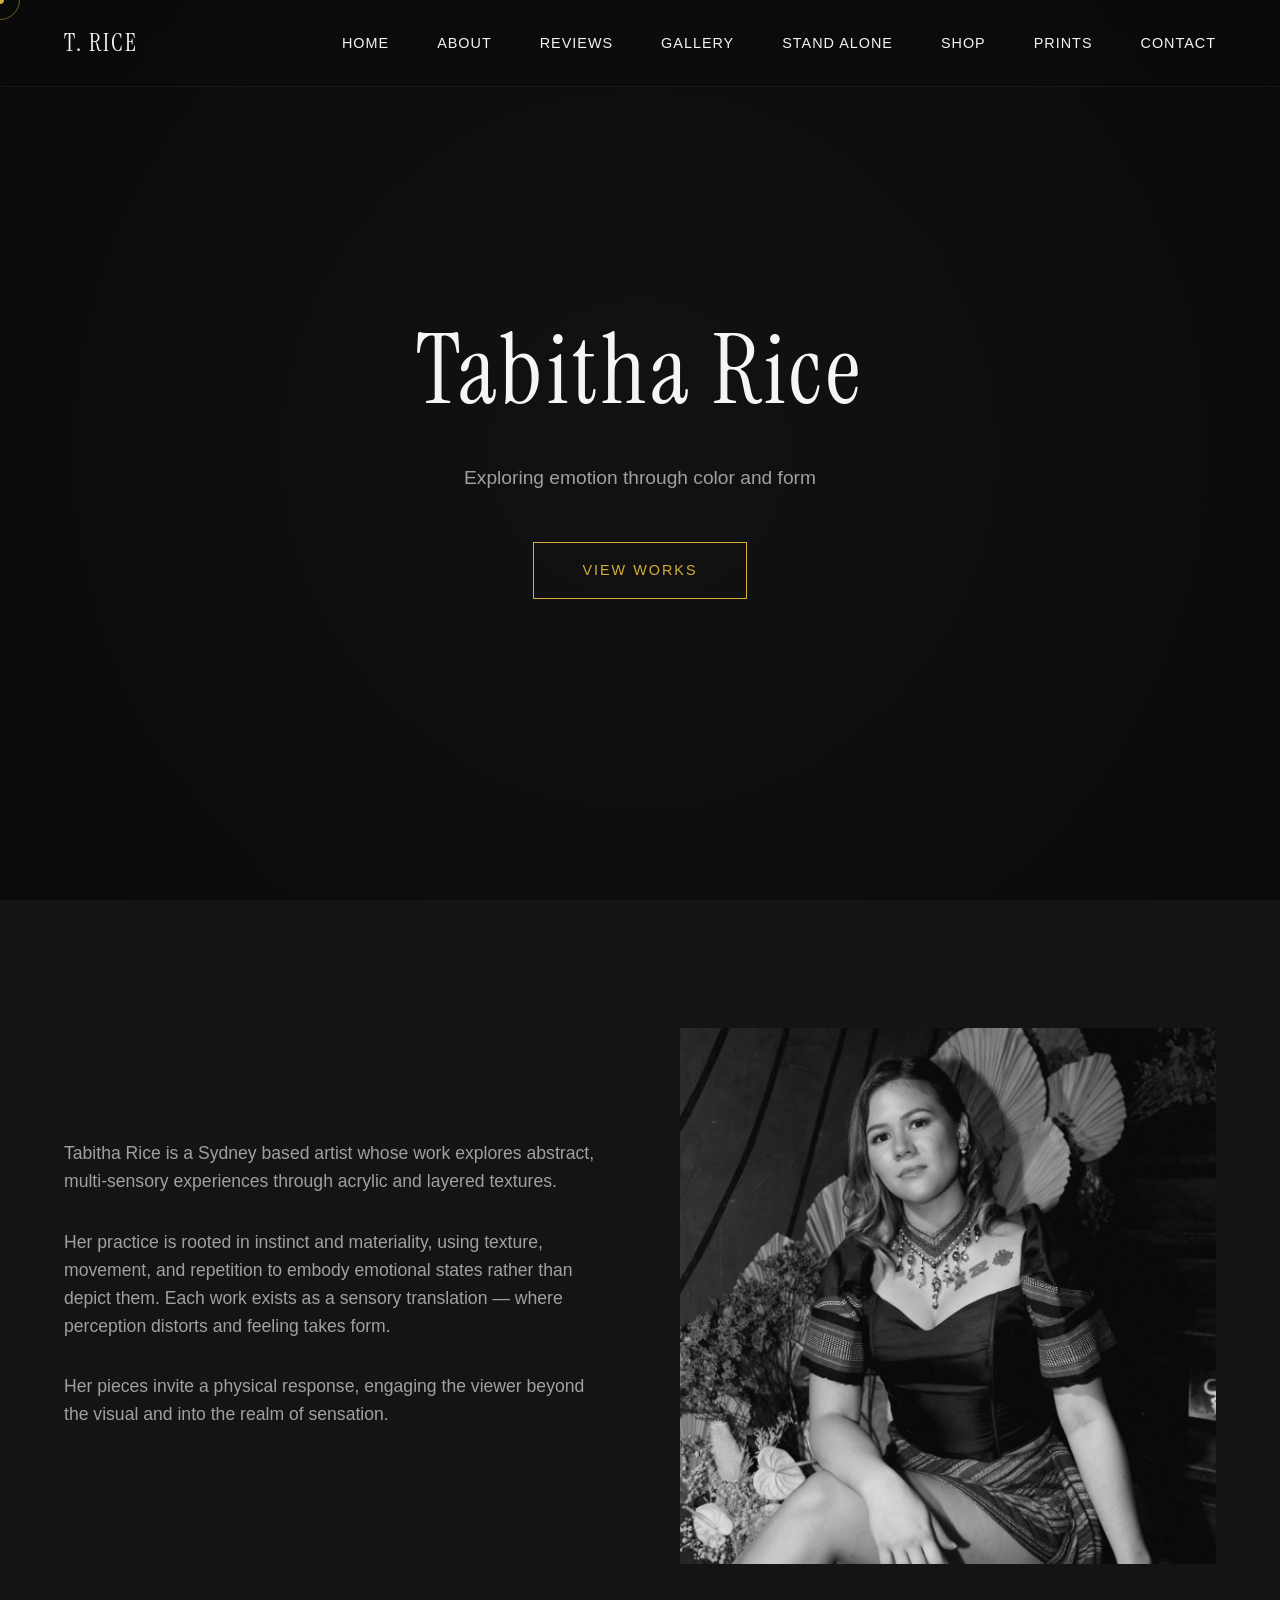
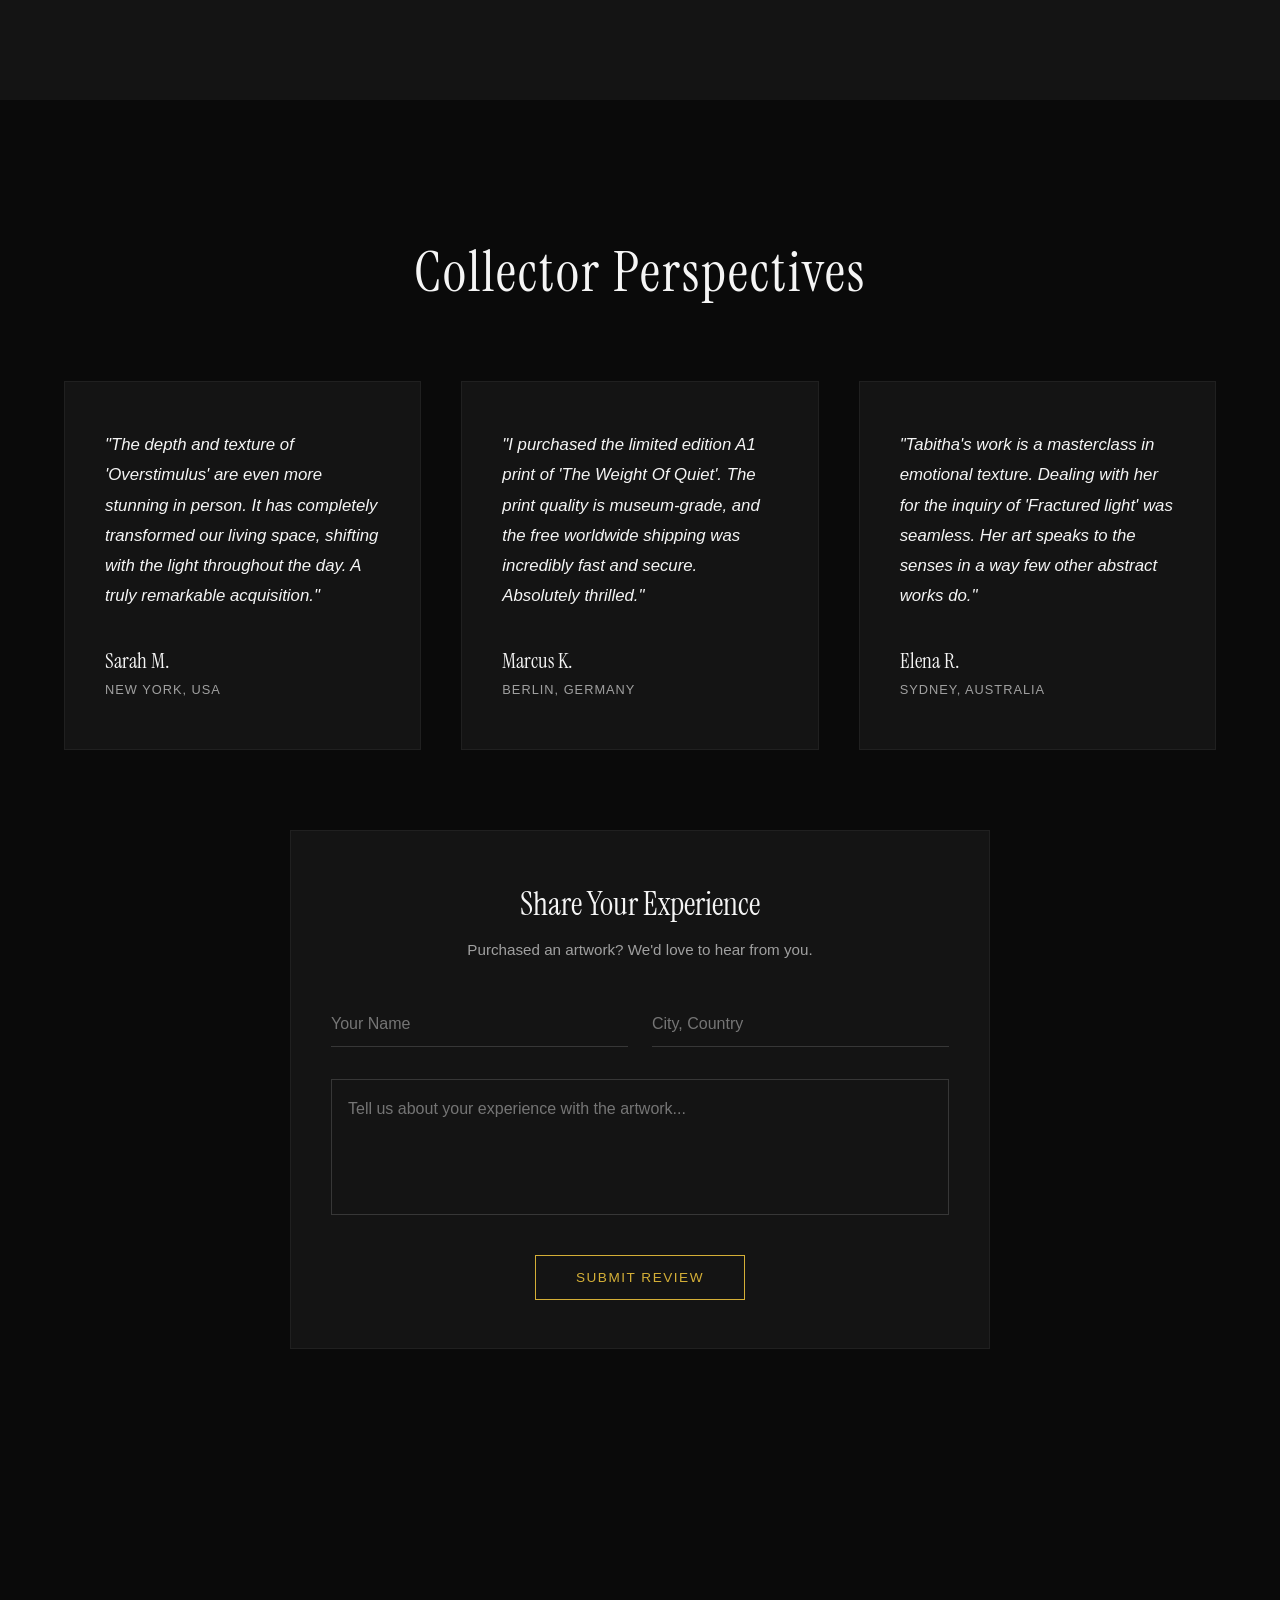
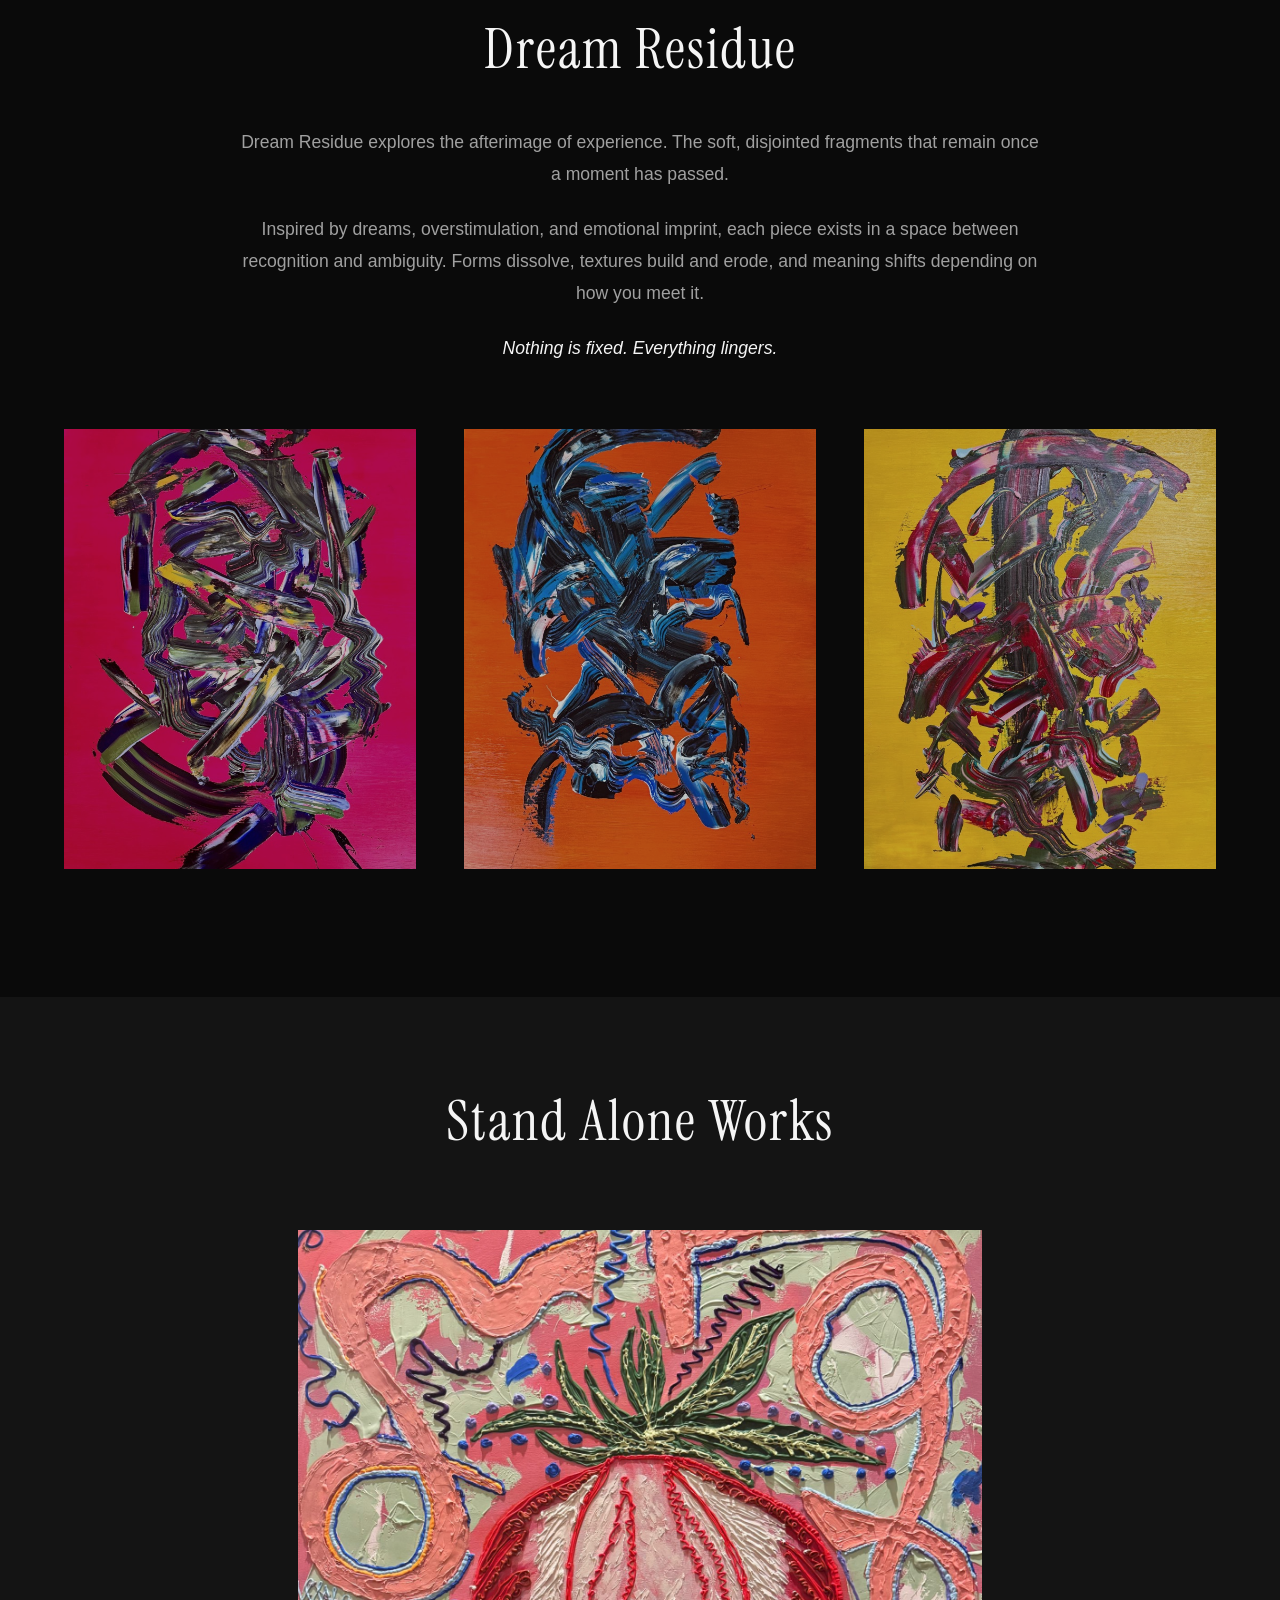
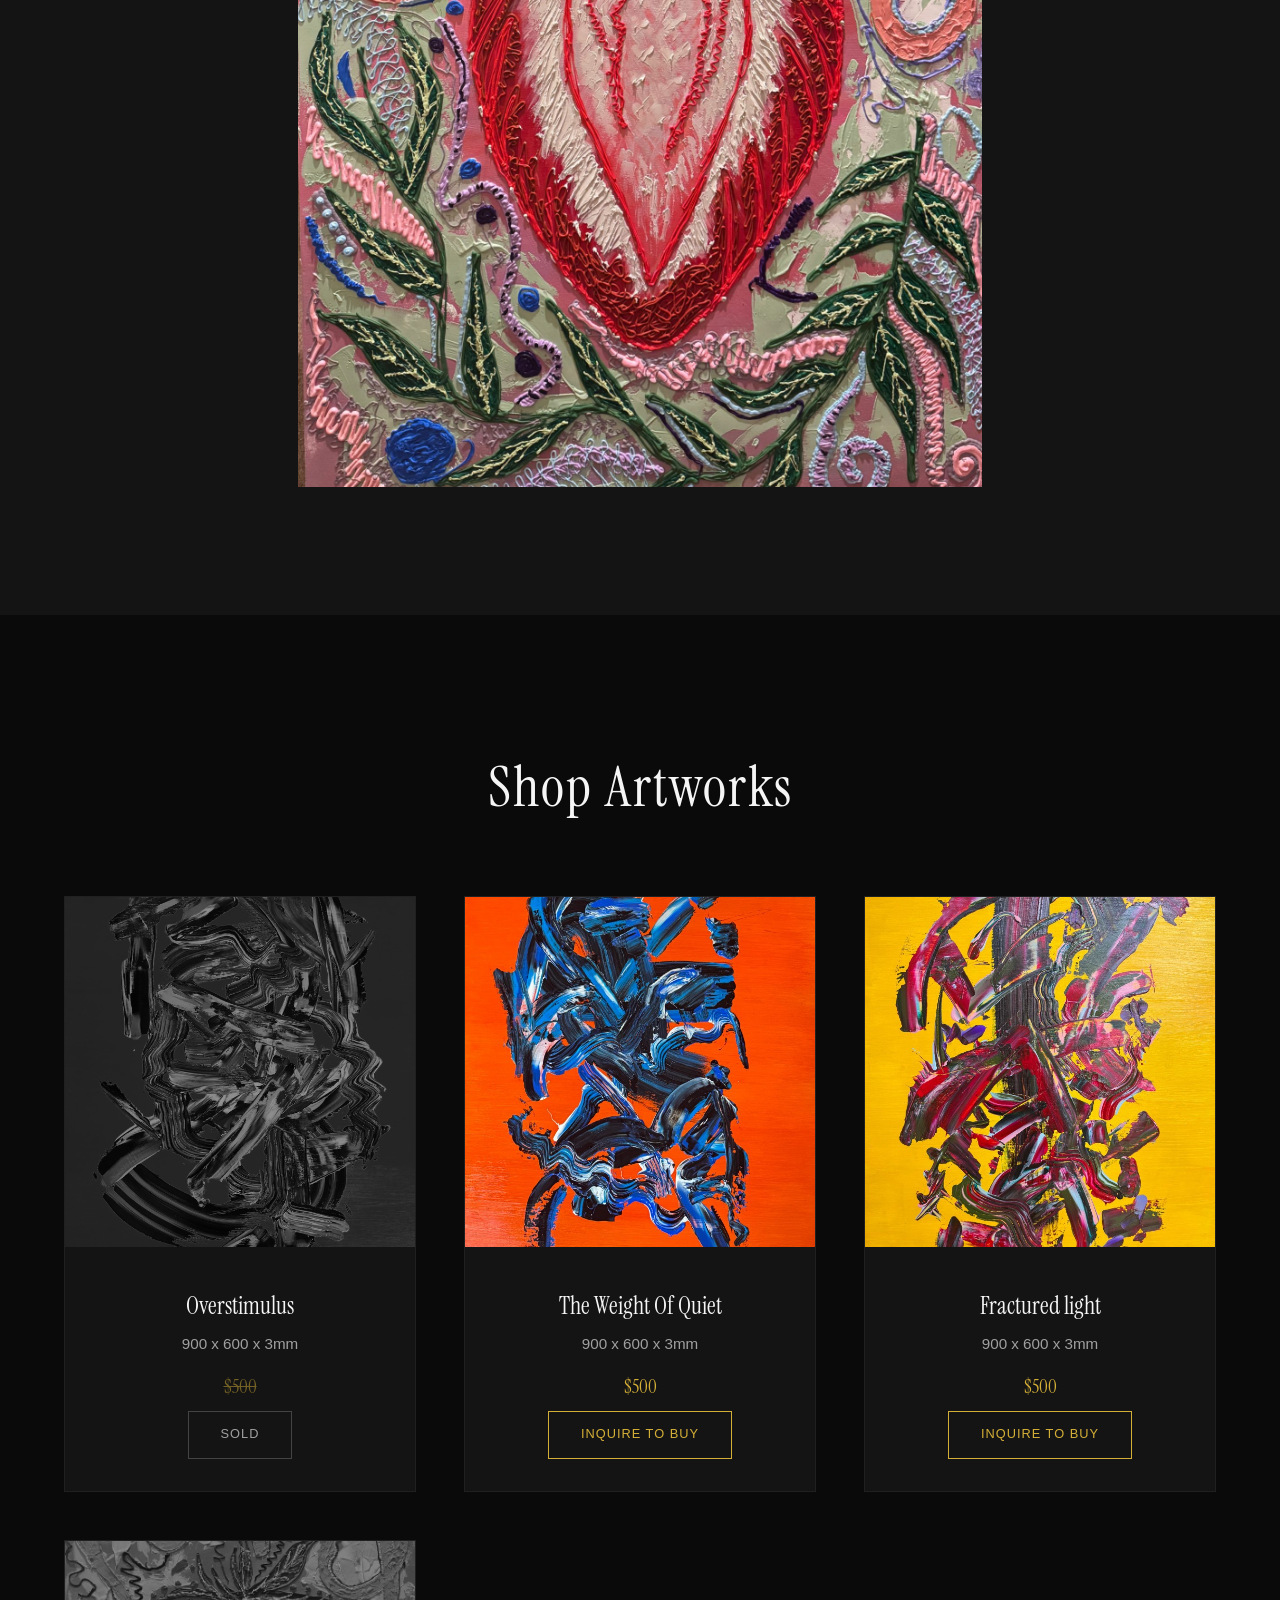
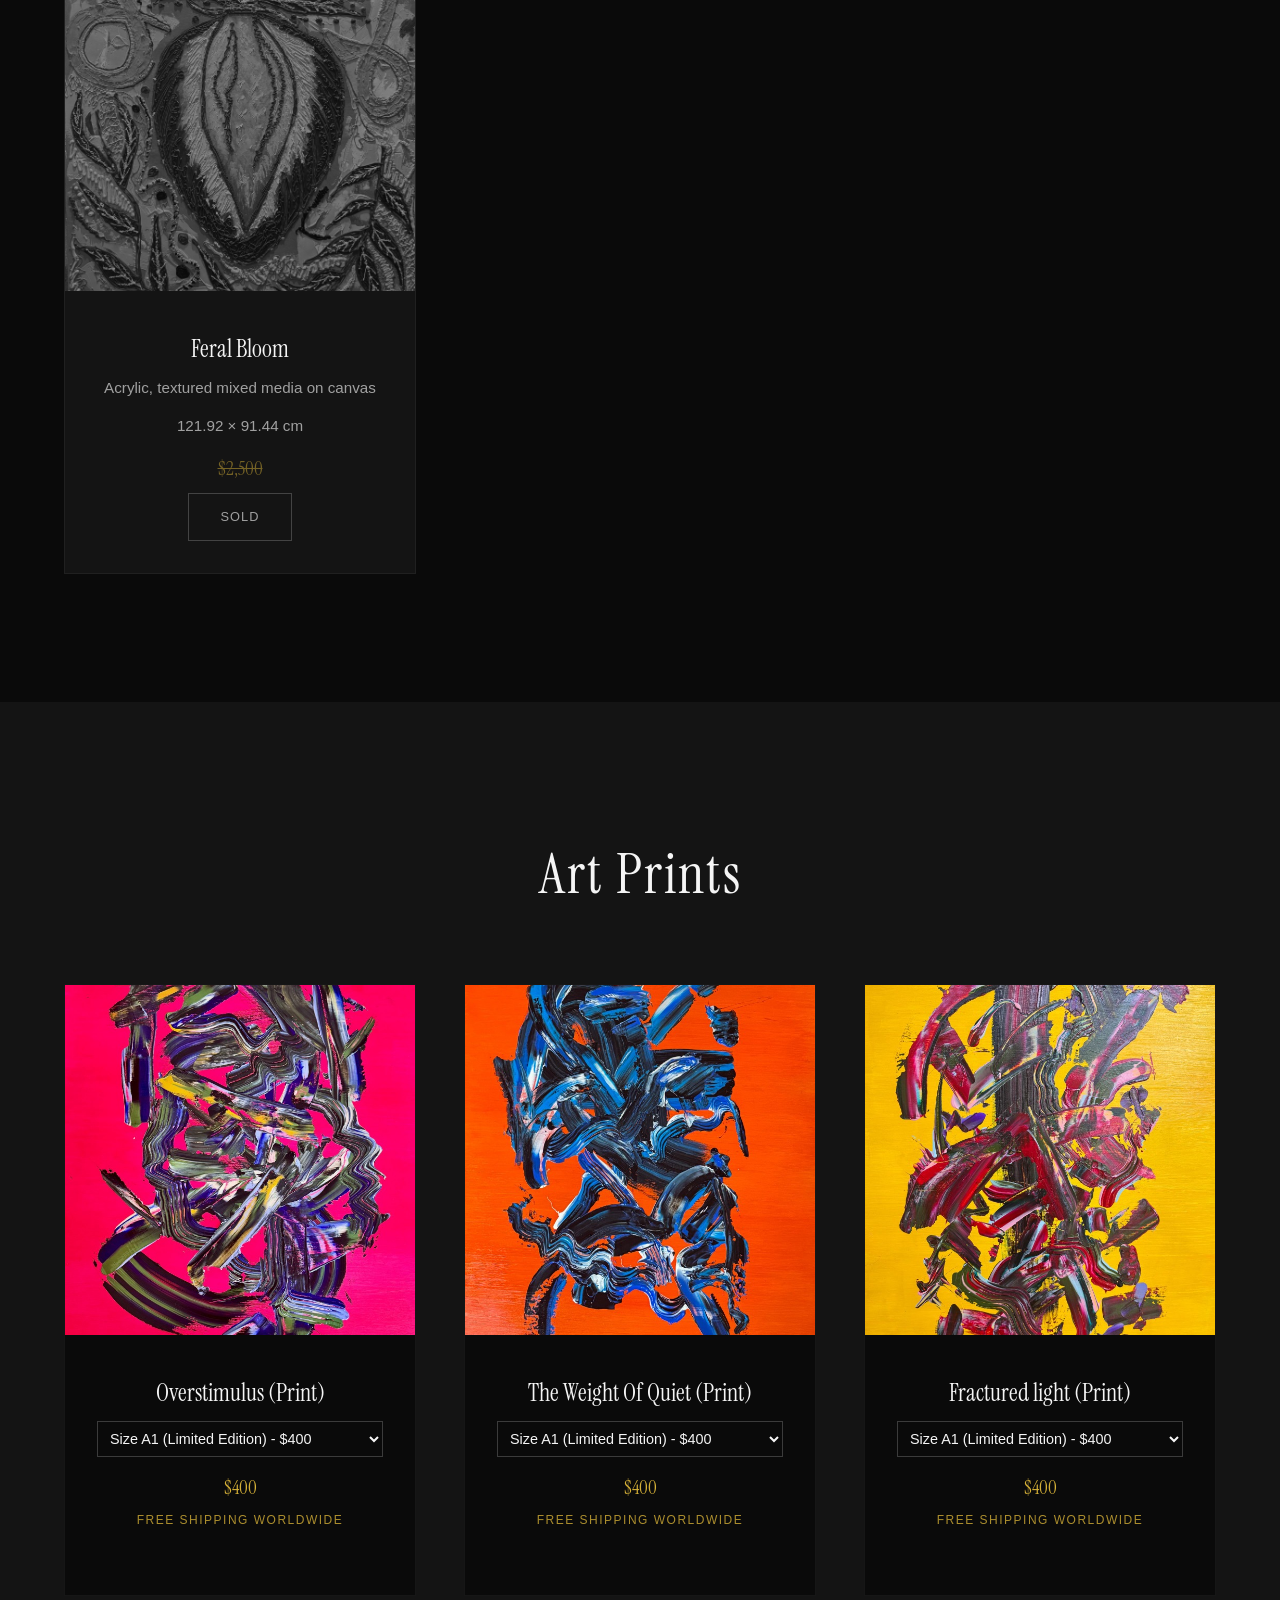
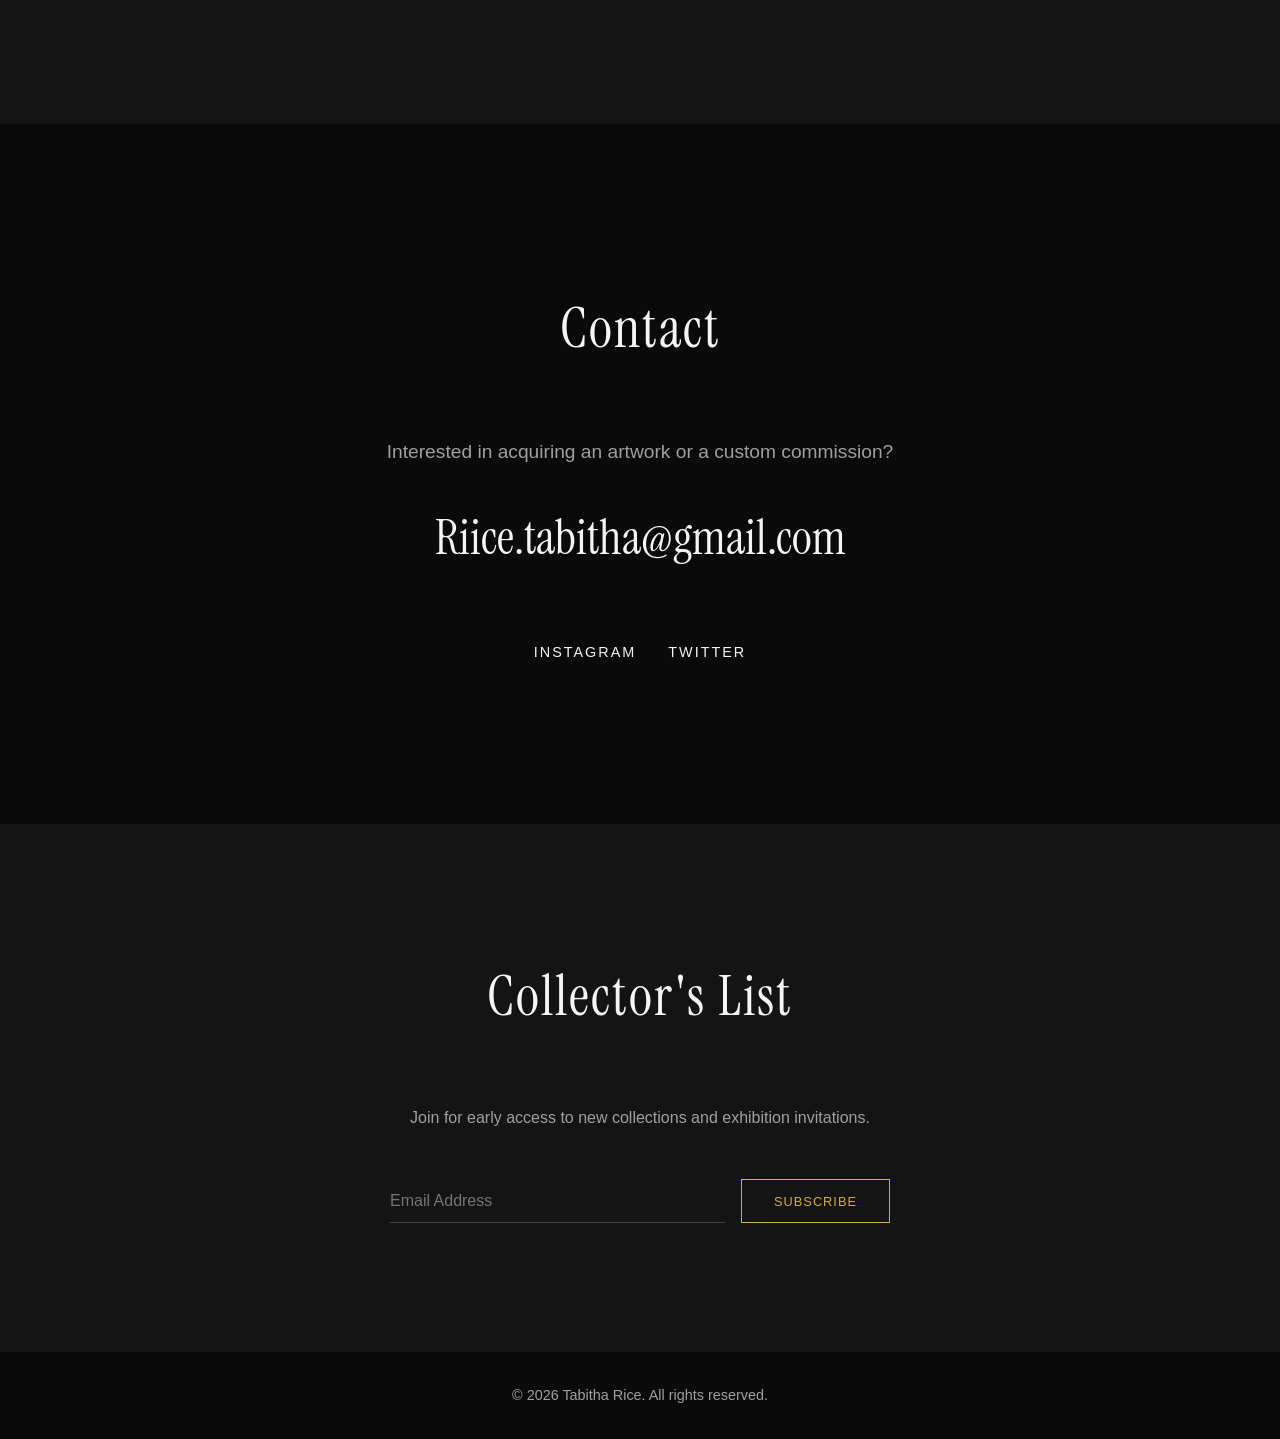
==== index.html @ 4e6afbaa "Changes for reviews" ====
<!DOCTYPE html>
<html lang="en">

<head>
    <meta charset="UTF-8">
    <meta name="viewport" content="width=device-width, initial-scale=1.0">
    <title>Tabitha Rice | Visual Artist</title>
    <link rel="stylesheet" href="style.css">
    <!-- Google Fonts -->
    <link rel="preconnect" href="https://fonts.googleapis.com">
    <link rel="preconnect" href="https://fonts.gstatic.com" crossorigin>
    <link
        href="https://fonts.googleapis.com/css2?family=Instrument+Serif:ital@0;1&family=Inter:wght@300;400;500&display=swap"
        rel="stylesheet">
    <!-- PayPal SDK (Replace 'test' with your actual Client ID) -->
    <script
        src="https://www.paypal.com/sdk/js?client-id=Aft5gbvmr3WLkIUuDr2TZTgRlk5SdJ9Wl4DSk5i8VH_brYHB8sY_Dr0qUhQM_8bg1W9NO2iLf0wbmWFh&currency=USD&locale=en_US"></script>
</head>

<body>
    <!-- Custom Cursor -->
    <div class="cursor"></div>
    <div class="cursor-follower"></div>

    <!-- Navigation -->
    <nav class="navbar">
        <div class="logo">T. RICE</div>
        <div class="menu-toggle" id="mobile-menu">
            <span class="bar"></span>
            <span class="bar"></span>
            <span class="bar"></span>
        </div>
        <ul class="nav-links">
            <li><a href="#home">Home</a></li>
            <li><a href="#about">About</a></li>
            <li><a href="#testimonials">Reviews</a></li>
            <li><a href="#gallery">Gallery</a></li>
            <li><a href="#standalone">Stand Alone</a></li>
            <li><a href="#shop">Shop</a></li>
            <li><a href="#prints">Prints</a></li>
            <li><a href="#contact">Contact</a></li>
        </ul>
    </nav>

    <!-- Hero Section -->
    <section id="home" class="hero">
        <div class="hero-content reveal">
            <h1>Tabitha Rice</h1>
            <p class="subtitle">Exploring emotion through color and form</p>
            <a href="#gallery" class="btn-primary">View Works</a>
        </div>
        <div class="hero-bg"></div>
    </section>

    <!-- About Section -->
    <section id="about" class="about-section">
        <div class="about-container reveal">
            <div class="about-text">
                <p>Tabitha Rice is a Sydney based artist whose work explores abstract, multi-sensory experiences through
                    acrylic and layered textures.</p>
                <p>Her practice is rooted in instinct and materiality, using texture, movement, and repetition to embody
                    emotional states rather than depict them. Each work exists as a sensory translation — where
                    perception distorts and feeling takes form.</p>
                <p>Her pieces invite a physical response, engaging the viewer beyond the visual and into the realm of
                    sensation.</p>
            </div>
            <div class="about-image">
                <img src="assets/tabitha.jpeg" alt="Tabitha Rice" class="artist-img">
            </div>
        </div>
    </section>


    <!-- Testimonials Section -->
    <section id="testimonials" class="testimonials-section">
        <h2 class="section-title reveal">Collector Perspectives</h2>
        <div class="testimonials-grid">
            <div class="testimonial-card reveal">
                <p class="testimonial-quote">"The depth and texture of 'Overstimulus' are even more stunning in person.
                    It has completely transformed our living space, shifting with the light throughout the day. A truly
                    remarkable acquisition."</p>
                <div class="testimonial-author">
                    <span class="author-name">Sarah M.</span>
                    <span class="author-location">New York, USA</span>
                </div>
            </div>
            <div class="testimonial-card reveal">
                <p class="testimonial-quote">"I purchased the limited edition A1 print of 'The Weight Of Quiet'. The
                    print quality is museum-grade, and the free worldwide shipping was incredibly fast and secure.
                    Absolutely thrilled."</p>
                <div class="testimonial-author">
                    <span class="author-name">Marcus K.</span>
                    <span class="author-location">Berlin, Germany</span>
                </div>
            </div>
            <div class="testimonial-card reveal">
                <p class="testimonial-quote">"Tabitha's work is a masterclass in emotional texture. Dealing with her for
                    the inquiry of 'Fractured light' was seamless. Her art speaks to the senses in a way few other
                    abstract works do."</p>
                <div class="testimonial-author">
                    <span class="author-name">Elena R.</span>
                    <span class="author-location">Sydney, Australia</span>
                </div>
            </div>
        </div>

        <!-- Review Submission Form -->
        <div class="review-form-wrapper reveal">
            <h3 class="review-form-title">Share Your Experience</h3>
            <p class="review-form-subtitle">Purchased an artwork? We'd love to hear from you.</p>
            <form id="review-form" class="review-form" action="https://formspree.io/f/maqzoepn" method="POST">
                <div class="form-row">
                    <div class="form-group">
                        <input type="text" name="name" id="reviewer-name" placeholder="Your Name" required>
                    </div>
                    <div class="form-group">
                        <input type="text" name="location" id="reviewer-location" placeholder="City, Country">
                    </div>
                </div>
                <div class="form-group">
                    <textarea name="review" id="reviewer-text" rows="4"
                        placeholder="Tell us about your experience with the artwork..." required></textarea>
                </div>
                <button type="submit" class="btn-submit-review">Submit Review</button>
            </form>
            <div id="review-success" class="review-success" style="display: none;">
                <span class="success-icon">✓</span>
                <p>Thank you for sharing your experience! Your review has been received.</p>
            </div>
        </div>
    </section>

    <!-- Gallery Section -->
    <section id="gallery" class="gallery-section">
        <h2 class="section-title reveal">Dream Residue</h2>
        <div class="collection-desc reveal">
            <p>Dream Residue explores the afterimage of experience. The soft, disjointed fragments that remain once a
                moment has passed.</p>
            <p>Inspired by dreams, overstimulation, and emotional imprint, each piece exists in a space between
                recognition and ambiguity. Forms dissolve, textures build and erode, and meaning shifts depending on how
                you meet it.</p>
            <p>Nothing is fixed. Everything lingers.</p>
        </div>
        <div class="gallery-grid">
            <div class="gallery-item reveal">
                <img src="assets/painting-1.jpg" alt="Vibrant Pink Abstraction" class="gallery-img">
                <div class="item-overlay">
                    <h3>Overstimulus</h3>
                    <p>Acrylic on MDF, 2026</p>
                </div>
            </div>
            <div class="gallery-item reveal">
                <img src="assets/painting-2.jpg" alt="The Weight Of Quiet" class="gallery-img">
                <div class="item-overlay">
                    <h3>The Weight Of Quiet</h3>
                    <p>Acrylic on MDF, 2026</p>
                </div>
            </div>
            <div class="gallery-item reveal">
                <img src="assets/painting-3.jpg" alt="Fractured light" class="gallery-img">
                <div class="item-overlay">
                    <h3>Fractured light</h3>
                    <p>Acrylic on MDF, 2026</p>
                </div>
            </div>

        </div>
    </section>

    <!-- Stand Alone Works Section -->
    <section id="standalone" class="gallery-section" style="background-color: var(--surface-color); padding-top: 5rem;">
        <h2 class="section-title reveal">Stand Alone Works</h2>
        <div class="reveal"
            style="display: flex; justify-content: center; align-items: center; max-width: 800px; margin: 0 auto; padding: 0 5%;">
            <div class="gallery-item" style="width: 100%; cursor: default;">
                <img src="assets/feral-bloom.jpg" alt="Feral Bloom" class="gallery-img"
                    style="filter: brightness(1) grayscale(0%);">
            </div>
        </div>
    </section>



    <!-- Shop Section -->
    <section id="shop" class="shop-section">
        <h2 class="section-title reveal">Shop Artworks</h2>
        <div class="shop-grid">
            <div class="product-card reveal sold">
                <img src="assets/painting-1.jpg" alt="Vibrant Pink Abstraction">
                <div class="product-info">
                    <h3>Overstimulus</h3>
                    <p class="product-desc">900 x 600 x 3mm</p>
                    <p class="price" style="text-decoration: line-through; opacity: 0.5;">$500</p>
                    <span class="btn-sold">SOLD</span>
                </div>
            </div>
            <div class="product-card reveal">
                <img src="assets/painting-2.jpg" alt="The Weight Of Quiet">
                <div class="product-info">
                    <h3>The Weight Of Quiet</h3>
                    <p class="product-desc">900 x 600 x 3mm</p>
                    <p class="price">$500</p>
                    <a href="mailto:Riice.tabitha@gmail.com?subject=Purchase%20Inquiry:%20The%20Weight%20Of%20Quiet"
                        class="btn-buy">Inquire to Buy</a>
                </div>
            </div>
            <div class="product-card reveal">
                <img src="assets/painting-3.jpg" alt="Fractured light">
                <div class="product-info">
                    <h3>Fractured light</h3>
                    <p class="product-desc">900 x 600 x 3mm</p>
                    <p class="price">$500</p>
                    <a href="mailto:Riice.tabitha@gmail.com?subject=Purchase%20Inquiry:%20Fractured%20light"
                        class="btn-buy">Inquire to Buy</a>
                </div>
            </div>
            <div class="product-card reveal sold">
                <img src="assets/feral-bloom.jpg" alt="Feral Bloom">
                <div class="product-info">
                    <h3>Feral Bloom</h3>
                    <p class="product-desc">Acrylic, textured mixed media on canvas</p>
                    <p class="product-desc">121.92 × 91.44 cm</p>
                    <p class="price" style="text-decoration: line-through; opacity: 0.5;">$2,500</p>
                    <span class="btn-sold">SOLD</span>
                </div>
            </div>
        </div>
    </section>



    <!-- Prints Section -->
    <section id="prints" class="shop-section" style="background-color: var(--surface-color);">
        <h2 class="section-title reveal">Art Prints</h2>
        <div class="shop-grid">
            <div class="product-card reveal" style="background-color: var(--bg-color);">
                <img src="assets/painting-1.jpg" alt="Vibrant Pink Abstraction Print">
                <div class="product-info">
                    <h3>Overstimulus (Print)</h3>
                    <select class="size-selector" data-print-name="Overstimulus Print">
                        <option value="A4" data-price="80">Size A4 - $80</option>
                        <option value="A3" data-price="100">Size A3 - $100</option>
                        <option value="A2" data-price="140">Size A2 - $140</option>
                        <option value="A1" data-price="400" selected>Size A1 (Limited Edition) - $400</option>
                    </select>
                    <p class="price">$400</p>
                    <p class="shipping-notice">Free Shipping Worldwide</p>
                    <div id="paypal-button-container-1" class="paypal-container"></div>
                </div>
            </div>
            <div class="product-card reveal" style="background-color: var(--bg-color);">
                <img src="assets/painting-2.jpg" alt="The Weight Of Quiet Print">
                <div class="product-info">
                    <h3>The Weight Of Quiet (Print)</h3>
                    <select class="size-selector" data-print-name="The Weight Of Quiet Print">
                        <option value="A4" data-price="80">Size A4 - $80</option>
                        <option value="A3" data-price="100">Size A3 - $100</option>
                        <option value="A2" data-price="140">Size A2 - $140</option>
                        <option value="A1" data-price="400" selected>Size A1 (Limited Edition) - $400</option>
                    </select>
                    <p class="price">$400</p>
                    <p class="shipping-notice">Free Shipping Worldwide</p>
                    <div id="paypal-button-container-2" class="paypal-container"></div>
                </div>
            </div>
            <div class="product-card reveal" style="background-color: var(--bg-color);">
                <img src="assets/painting-3.jpg" alt="Fractured light Print">
                <div class="product-info">
                    <h3>Fractured light (Print)</h3>
                    <select class="size-selector" data-print-name="Fractured light Print">
                        <option value="A4" data-price="80">Size A4 - $80</option>
                        <option value="A3" data-price="100">Size A3 - $100</option>
                        <option value="A2" data-price="140">Size A2 - $140</option>
                        <option value="A1" data-price="400" selected>Size A1 (Limited Edition) - $400</option>
                    </select>
                    <p class="price">$400</p>
                    <p class="shipping-notice">Free Shipping Worldwide</p>
                    <div id="paypal-button-container-3" class="paypal-container"></div>
                </div>
            </div>
        </div>
    </section>


    <!-- Contact Section -->
    <section id="contact" class="contact-section">
        <div class="contact-content reveal">
            <h2 class="section-title">Contact</h2>
            <p>Interested in acquiring an artwork or a custom commission?</p>
            <a href="mailto:Riice.tabitha@gmail.com" class="email-link">Riice.tabitha@gmail.com</a>
            <div class="social-links">
                <a href="https://www.instagram.com/tabsrice.art?igsh=cGNnMDNpeXY4Y21o" target="_blank"
                    rel="noopener noreferrer">Instagram</a>

                <a href="https://x.com/tabsriceart?s=21" target="_blank" rel="noopener noreferrer">Twitter</a>
            </div>
        </div>
    </section>

    <!-- Newsletter Section -->
    <section class="newsletter-section">
        <div class="newsletter-content reveal">
            <h2 class="section-title">Collector's List</h2>
            <p style="color: var(--text-secondary); margin-bottom: 2rem;">Join for early access to new collections and
                exhibition invitations.</p>
            <form class="newsletter-form">
                <input type="email" placeholder="Email Address" required>
                <button type="submit" class="btn-buy">Subscribe</button>
            </form>
        </div>
    </section>

    <footer>
        <p>&copy; 2026 Tabitha Rice. All rights reserved.</p>
    </footer>

    <!-- Lightbox Modal -->
    <div id="lightbox" class="lightbox">
        <span class="close-lightbox">&times;</span>
        <img class="lightbox-content" id="lightbox-img">
        <div id="lightbox-caption"></div>
    </div>

    <script src="main.js"></script>
</body>

</html>
---- style.css ----
/* =========================================
   Variables & Design System
   ========================================= */
:root {
    /* Colors */
    --bg-color: #0a0a0a;
    --surface-color: #141414;
    --text-primary: #f5f5f5;
    --text-secondary: #a0a0a0;
    --accent-color: #d4af37; /* Gold accent */
    
    /* Typography */
    --font-heading: 'Instrument Serif', serif;
    --font-body: 'Helvetica Neue', Helvetica, Arial, sans-serif;
    
    /* Transitions */
    --transition-slow: 0.8s cubic-bezier(0.16, 1, 0.3, 1);
    --transition-fast: 0.3s ease;
}

/* =========================================
   Global Styles
   ========================================= */
* {
    margin: 0;
    padding: 0;
    box-sizing: border-box;
}

html {
    scroll-behavior: smooth;
}

body {
    background-color: var(--bg-color);
    color: var(--text-primary);
    font-family: var(--font-body);
    line-height: 1.6;
    overflow-x: hidden;
    cursor: none; /* Hide default cursor for custom one */
}

h1, h2, h3, h4, h5, h6 {
    font-family: var(--font-heading);
    font-weight: 400;
}

a {
    color: var(--text-primary);
    text-decoration: none;
    transition: color var(--transition-fast);
}

a:hover {
    color: var(--accent-color);
}

/* =========================================
   Custom Cursor
   ========================================= */
.cursor {
    width: 8px;
    height: 8px;
    background-color: var(--accent-color);
    border-radius: 50%;
    position: fixed;
    pointer-events: none;
    z-index: 9999;
    transform: translate(-50%, -50%);
    transition: width 0.2s, height 0.2s, background-color 0.2s;
}

.cursor-follower {
    width: 40px;
    height: 40px;
    border: 1px solid rgba(212, 175, 55, 0.5);
    border-radius: 50%;
    position: fixed;
    pointer-events: none;
    z-index: 9998;
    transform: translate(-50%, -50%);
    transition: transform 0.1s ease-out;
}

.cursor.hovering {
    width: 60px;
    height: 60px;
    background-color: rgba(212, 175, 55, 0.1);
    border: 1px solid var(--accent-color);
    mix-blend-mode: difference;
}

/* =========================================
   Navigation
   ========================================= */
.navbar {
    position: fixed;
    top: 0;
    left: 0;
    width: 100%;
    display: flex;
    justify-content: space-between;
    align-items: center;
    padding: 1.5rem 5%;
    z-index: 1000;
    background-color: rgba(10, 10, 10, 0.5);
    backdrop-filter: blur(15px);
    -webkit-backdrop-filter: blur(15px);
    border-bottom: 1px solid rgba(255, 255, 255, 0.05);
    transition: all 0.4s ease;
}

.navbar.scrolled {
    padding: 1rem 5%;
    background-color: rgba(10, 10, 10, 0.9);
}

.logo {
    font-family: var(--font-heading);
    font-size: 1.5rem;
    letter-spacing: 2px;
    text-transform: uppercase;
}

.nav-links {
    display: flex;
    list-style: none;
    gap: 3rem;
}

.nav-links a {
    font-size: 0.9rem;
    letter-spacing: 1px;
    text-transform: uppercase;
}

/* --- Mobile Menu Toggle --- */
.menu-toggle {
    display: none;
    flex-direction: column;
    cursor: pointer;
    gap: 6px;
    padding: 10px;
}

.menu-toggle .bar {
    width: 25px;
    height: 1px;
    background-color: var(--text-primary);
    transition: all 0.3s ease;
}

/* Mobile Animation */
.menu-toggle.is-active .bar:nth-child(1) {
    transform: translateY(7px) rotate(45deg);
}
.menu-toggle.is-active .bar:nth-child(2) {
    opacity: 0;
}
.menu-toggle.is-active .bar:nth-child(3) {
    transform: translateY(-7px) rotate(-45deg);
}

@media (max-width: 768px) {
    .menu-toggle {
        display: flex;
    }

    .nav-links {
        display: none;
        position: absolute;
        top: 100%;
        left: 0;
        width: 100%;
        background-color: rgba(10, 10, 10, 0.98);
        flex-direction: column;
        padding: 3rem 5%;
        gap: 2rem;
        border-bottom: 1px solid rgba(255, 255, 255, 0.1);
        text-align: center;
        backdrop-filter: blur(20px);
        -webkit-backdrop-filter: blur(20px);
    }

    .nav-links.active {
        display: flex;
    }
}

/* =========================================
   Hero Section
   ========================================= */
.hero {
    height: 100vh;
    display: flex;
    align-items: center;
    justify-content: center;
    position: relative;
    overflow: hidden;
}

.hero-content {
    text-align: center;
    z-index: 2;
}

.hero h1 {
    font-size: 6rem;
    margin-bottom: 1rem;
    letter-spacing: 4px;
    opacity: 0;
    transform: translateY(30px);
    animation: fadeUp 1.2s cubic-bezier(0.16, 1, 0.3, 1) forwards;
}

.hero .subtitle {
    font-size: 1.2rem;
    color: var(--text-secondary);
    margin-bottom: 3rem;
    max-width: 500px;
    margin-left: auto;
    margin-right: auto;
    opacity: 0;
    transform: translateY(30px);
    animation: fadeUp 1.2s cubic-bezier(0.16, 1, 0.3, 1) 0.3s forwards;
}

.btn-primary {
    display: inline-block;
    padding: 1rem 3rem;
    border: 1px solid var(--accent-color);
    color: var(--accent-color);
    text-transform: uppercase;
    letter-spacing: 2px;
    font-size: 0.9rem;
    position: relative;
    overflow: hidden;
    transition: all 0.4s ease;
    opacity: 0;
    animation: fadeUp 1.2s cubic-bezier(0.16, 1, 0.3, 1) 0.6s forwards;
}

.btn-primary:hover {
    background-color: var(--accent-color);
    color: var(--bg-color);
}

.hero-bg {
    position: absolute;
    top: 0;
    left: 0;
    width: 100%;
    height: 100%;
    background: radial-gradient(circle at center, rgba(20,20,20,0.8) 0%, rgba(10,10,10,1) 100%);
    z-index: 1;
}

/* =========================================
   Gallery Section
   ========================================= */
.section-title {
    font-size: 3.5rem;
    text-align: center;
    margin-bottom: 4rem;
    letter-spacing: 2px;
}

.gallery-section {
    padding: 8rem 5%;
    background-color: var(--bg-color);
}

.collection-desc {
    max-width: 800px;
    margin: -2rem auto 4rem;
    text-align: center;
    color: var(--text-secondary);
    font-size: 1.1rem;
    line-height: 1.8;
}

.collection-desc p {
    margin-bottom: 1.5rem;
}

.collection-desc p:last-child {
    margin-bottom: 0;
    font-style: italic;
    color: var(--text-primary);
}

.gallery-grid {
    display: grid;
    grid-template-columns: repeat(auto-fit, minmax(350px, 1fr));
    gap: 3rem;
}

.gallery-item {
    position: relative;
    overflow: hidden;
    cursor: none;
    aspect-ratio: 4/5;
}

.gallery-img {
    width: 100%;
    height: 100%;
    object-fit: cover;
    transition: transform var(--transition-slow), filter var(--transition-slow);
    filter: brightness(0.8) grayscale(20%);
}

.gallery-item:hover .gallery-img {
    transform: scale(1.05);
    filter: brightness(1) grayscale(0%);
}

.item-overlay {
    position: absolute;
    bottom: 0;
    left: 0;
    width: 100%;
    padding: 2rem;
    background: linear-gradient(to top, rgba(0,0,0,0.9), transparent);
    transform: translateY(100%);
    transition: transform var(--transition-slow);
}

.gallery-item:hover .item-overlay {
    transform: translateY(0);
}

.item-overlay h3 {
    font-size: 1.8rem;
    margin-bottom: 0.5rem;
}

.item-overlay p {
    color: var(--accent-color);
    font-size: 0.9rem;
    font-family: var(--font-body);
}

.item-overlay .artwork-desc {
    color: var(--text-secondary);
    font-size: 0.85rem;
    margin-top: 0.5rem;
    line-height: 1.4;
}

/* =========================================
   Shop Section
   ========================================= */
.shop-section {
    padding: 8rem 5%;
    background-color: var(--bg-color);
}

.shop-grid {
    display: grid;
    grid-template-columns: repeat(auto-fit, minmax(320px, 1fr));
    gap: 3rem;
    max-width: 1200px;
    margin: 0 auto;
}

.product-card {
    background-color: var(--surface-color);
    border: 1px solid rgba(255,255,255,0.05);
    transition: transform var(--transition-fast);
}

.product-card:hover {
    transform: translateY(-10px);
}

.product-card img {
    width: 100%;
    height: 350px;
    object-fit: cover;
}

.product-info {
    padding: 2rem;
    text-align: center;
}

.product-info h3 {
    font-size: 1.5rem;
    margin-bottom: 0.5rem;
}

.product-desc {
    font-size: 0.95rem;
    color: var(--text-secondary);
    margin-bottom: 1rem;
    line-height: 1.5;
}

.price {
    color: var(--accent-color);
    font-size: 1.2rem;
    font-family: var(--font-heading);
    margin-bottom: 0.5rem;
}

.shipping-notice {
    font-size: 0.75rem;
    text-transform: uppercase;
    letter-spacing: 1.5px;
    color: var(--accent-color);
    margin-bottom: 1.5rem;
    font-weight: 500;
    opacity: 0.8;
}

.size-selector {
    width: 100%;
    padding: 0.5rem;
    margin-bottom: 1rem;
    background-color: var(--bg-color);
    color: var(--text-primary);
    border: 1px solid rgba(255,255,255,0.2);
    font-family: var(--font-body);
    font-size: 0.9rem;
    outline: none;
    cursor: pointer;
}

.size-selector:focus {
    border-color: var(--accent-color);
}

.paypal-container {
    margin-top: 2rem;
    max-width: 100%;
}

.btn-buy {
    display: inline-block;
    padding: 0.8rem 2rem;
    background-color: transparent;
    border: 1px solid var(--accent-color);
    color: var(--accent-color);
    text-transform: uppercase;
    letter-spacing: 1px;
    font-size: 0.8rem;
    transition: all 0.3s ease;
    cursor: none;
}

.btn-buy:hover {
    background-color: var(--accent-color);
    color: var(--bg-color);
}

.product-card.sold img {
    filter: grayscale(1) brightness(0.6);
}

.btn-sold {
    display: inline-block;
    padding: 0.8rem 2rem;
    border: 1px solid rgba(255, 255, 255, 0.2);
    color: var(--text-secondary);
    text-transform: uppercase;
    letter-spacing: 1px;
    font-size: 0.8rem;
    cursor: default;
}

/* =========================================
   About Section
   ========================================= */
.about-section {
    padding: 8rem 5%;
    background-color: var(--surface-color);
}

.about-container {
    display: grid;
    grid-template-columns: 1fr 1fr;
    gap: 5rem;
    max-width: 1200px;
    margin: 0 auto;
    align-items: center;
}

.about-text p {
    margin-bottom: 2rem;
    font-size: 1.1rem;
    color: var(--text-secondary);
}

.about-image {
    position: relative;
}

.artist-img {
    width: 100%;
    height: auto;
    filter: grayscale(100%);
    transition: filter var(--transition-slow);
}

.about-image:hover .artist-img {
    filter: grayscale(0%);
}

/* =========================================
   Contact Section
   ========================================= */
.contact-section {
    padding: 10rem 5%;
    text-align: center;
    background-color: var(--bg-color);
}

.contact-content p {
    font-size: 1.2rem;
    color: var(--text-secondary);
    margin-bottom: 2rem;
}

.email-link {
    font-family: var(--font-heading);
    font-size: 3rem;
    display: block;
    margin-bottom: 4rem;
    position: relative;
    display: inline-block;
}

.email-link::after {
    content: '';
    position: absolute;
    bottom: -10px;
    left: 0;
    width: 0%;
    height: 1px;
    background-color: var(--accent-color);
    transition: width var(--transition-slow);
}

.email-link:hover::after {
    width: 100%;
}

.social-links {
    display: flex;
    justify-content: center;
    gap: 2rem;
}

.social-links a {
    text-transform: uppercase;
    letter-spacing: 2px;
    font-size: 0.9rem;
}

/* =========================================
   Newsletter Section
   ========================================= */
.newsletter-section {
    padding: 8rem 5%;
    text-align: center;
    background-color: var(--surface-color);
}

.newsletter-form {
    display: flex;
    max-width: 500px;
    margin: 3rem auto 0;
    gap: 1rem;
}

.newsletter-form input {
    flex: 1;
    background: transparent;
    border: none;
    border-bottom: 1px solid rgba(255,255,255,0.2);
    color: var(--text-primary);
    padding: 0.8rem 0;
    font-family: var(--font-body);
    font-size: 1rem;
    outline: none;
    transition: border-color 0.3s ease;
}

.newsletter-form input:focus {
    border-color: var(--accent-color);
}

.newsletter-form .btn-buy {
    white-space: nowrap;
    cursor: none;
}

@media (max-width: 600px) {
    .newsletter-form {
        flex-direction: column;
        gap: 2rem;
    }
}

/* =========================================
   Footer
   ========================================= */
footer {
    text-align: center;
    padding: 2rem;
    border-top: 1px solid rgba(255,255,255,0.05);
    color: var(--text-secondary);
    font-size: 0.9rem;
}

/* =========================================
   Testimonials
   ========================================= */
.testimonials-section {
    padding: 8rem 5%;
    background-color: var(--bg-color);
}

.testimonials-grid {
    display: grid;
    grid-template-columns: repeat(auto-fit, minmax(300px, 1fr));
    gap: 2.5rem;
    max-width: 1200px;
    margin: 0 auto;
}

.testimonial-card {
    background-color: var(--surface-color);
    border: 1px solid rgba(255, 255, 255, 0.05);
    padding: 3rem 2.5rem;
    display: flex;
    flex-direction: column;
    justify-content: space-between;
    transition: transform var(--transition-fast), border-color var(--transition-fast), box-shadow var(--transition-fast);
}

.testimonial-card:hover {
    transform: translateY(-8px);
    border-color: rgba(212, 175, 55, 0.3);
    box-shadow: 0 10px 30px rgba(0, 0, 0, 0.5);
}

.testimonial-stars {
    color: var(--accent-color);
    font-size: 1.1rem;
    margin-bottom: 1.5rem;
    letter-spacing: 2px;
}

.testimonial-quote {
    font-size: 1.05rem;
    line-height: 1.8;
    color: var(--text-primary);
    font-style: italic;
    margin-bottom: 2rem;
}

.testimonial-author {
    display: flex;
    flex-direction: column;
    gap: 0.2rem;
}

.author-name {
    font-family: var(--font-heading);
    font-size: 1.3rem;
    color: var(--text-primary);
}

.author-location {
    font-size: 0.8rem;
    color: var(--text-secondary);
    text-transform: uppercase;
    letter-spacing: 1px;
}

/* =========================================
   Review Submission Form
   ========================================= */
.review-form-wrapper {
    max-width: 700px;
    margin: 5rem auto 0;
    background-color: var(--surface-color);
    border: 1px solid rgba(255, 255, 255, 0.05);
    padding: 3rem 2.5rem;
    text-align: center;
}

.review-form-title {
    font-size: 2rem;
    margin-bottom: 0.5rem;
    color: var(--text-primary);
}

.review-form-subtitle {
    font-size: 0.95rem;
    color: var(--text-secondary);
    margin-bottom: 2.5rem;
}

.review-form .form-row {
    display: grid;
    grid-template-columns: 1fr 1fr;
    gap: 1.5rem;
}

@media (max-width: 600px) {
    .review-form .form-row {
        grid-template-columns: 1fr;
    }
}

.review-form .form-group {
    margin-bottom: 1.5rem;
    text-align: left;
}

.review-form input[type="text"],
.review-form textarea {
    width: 100%;
    background: transparent;
    border: none;
    border-bottom: 1px solid rgba(255, 255, 255, 0.15);
    color: var(--text-primary);
    padding: 0.8rem 0;
    font-family: var(--font-body);
    font-size: 1rem;
    outline: none;
    transition: border-color 0.3s ease;
    resize: none;
}

.review-form input[type="text"]:focus,
.review-form textarea:focus {
    border-color: var(--accent-color);
}

.review-form textarea {
    border: 1px solid rgba(255, 255, 255, 0.15);
    padding: 1rem;
    margin-top: 0.5rem;
    line-height: 1.6;
}

.review-form textarea:focus {
    border-color: var(--accent-color);
}

.star-rating-label {
    font-size: 0.8rem;
    text-transform: uppercase;
    letter-spacing: 1.5px;
    color: var(--text-secondary);
    display: block;
    margin-bottom: 0.5rem;
}

.star-rating {
    display: flex;
    gap: 0.3rem;
}

.star-rating .star {
    font-size: 1.8rem;
    color: rgba(255, 255, 255, 0.15);
    cursor: pointer;
    transition: color 0.2s ease, transform 0.2s ease;
    user-select: none;
}

.star-rating .star.active {
    color: var(--accent-color);
}

.star-rating .star.hover {
    color: var(--accent-color);
    transform: scale(1.15);
}

.btn-submit-review {
    display: inline-block;
    padding: 0.9rem 2.5rem;
    background-color: transparent;
    border: 1px solid var(--accent-color);
    color: var(--accent-color);
    text-transform: uppercase;
    letter-spacing: 1.5px;
    font-size: 0.85rem;
    font-family: var(--font-body);
    cursor: pointer;
    transition: all 0.3s ease;
    margin-top: 0.5rem;
}

.btn-submit-review:hover {
    background-color: var(--accent-color);
    color: var(--bg-color);
}

.btn-submit-review:disabled {
    opacity: 0.5;
    cursor: not-allowed;
}

.review-success {
    text-align: center;
    padding: 2rem 0;
    animation: fadeUp 0.6s ease forwards;
}

.review-success .success-icon {
    display: inline-flex;
    align-items: center;
    justify-content: center;
    width: 50px;
    height: 50px;
    border-radius: 50%;
    border: 2px solid var(--accent-color);
    color: var(--accent-color);
    font-size: 1.5rem;
    margin-bottom: 1rem;
}

.review-success p {
    color: var(--text-secondary);
    font-size: 1.05rem;
    line-height: 1.6;
}

/* =========================================
   Lightbox
   ========================================= */
.lightbox {
    display: none;
    position: fixed;
    z-index: 2000;
    padding-top: 50px;
    left: 0;
    top: 0;
    width: 100%;
    height: 100%;
    overflow: auto;
    background-color: rgba(0,0,0,0.95);
    backdrop-filter: blur(5px);
}

.lightbox-content {
    margin: auto;
    display: block;
    max-width: 90%;
    max-height: 80vh;
    object-fit: contain;
    animation: zoomIn 0.5s ease;
}

#lightbox-caption {
    margin: auto;
    display: block;
    width: 80%;
    text-align: center;
    color: #ccc;
    padding: 20px 0;
    font-family: var(--font-heading);
    font-size: 1.5rem;
}

.close-lightbox {
    position: absolute;
    top: 30px;
    right: 40px;
    color: #f1f1f1;
    font-size: 40px;
    font-weight: 300;
    transition: color 0.3s;
    cursor: pointer;
}

.close-lightbox:hover {
    color: var(--accent-color);
}

/* =========================================
   Animations & Utilities
   ========================================= */
@keyframes fadeUp {
    from {
        opacity: 0;
        transform: translateY(30px);
    }
    to {
        opacity: 1;
        transform: translateY(0);
    }
}

@keyframes zoomIn {
    from { transform: scale(0.9); opacity: 0; }
    to { transform: scale(1); opacity: 1; }
}

.reveal {
    opacity: 0;
    transform: translateY(50px);
    transition: all 1s cubic-bezier(0.16, 1, 0.3, 1);
}

.reveal.active {
    opacity: 1;
    transform: translateY(0);
}

/* Responsive */
@media (max-width: 768px) {
    .hero h1 { font-size: 4rem; }
    .about-container { grid-template-columns: 1fr; }
    .email-link { font-size: 2rem; }
    .nav-links { display: none; /* simple mobile */ }
}
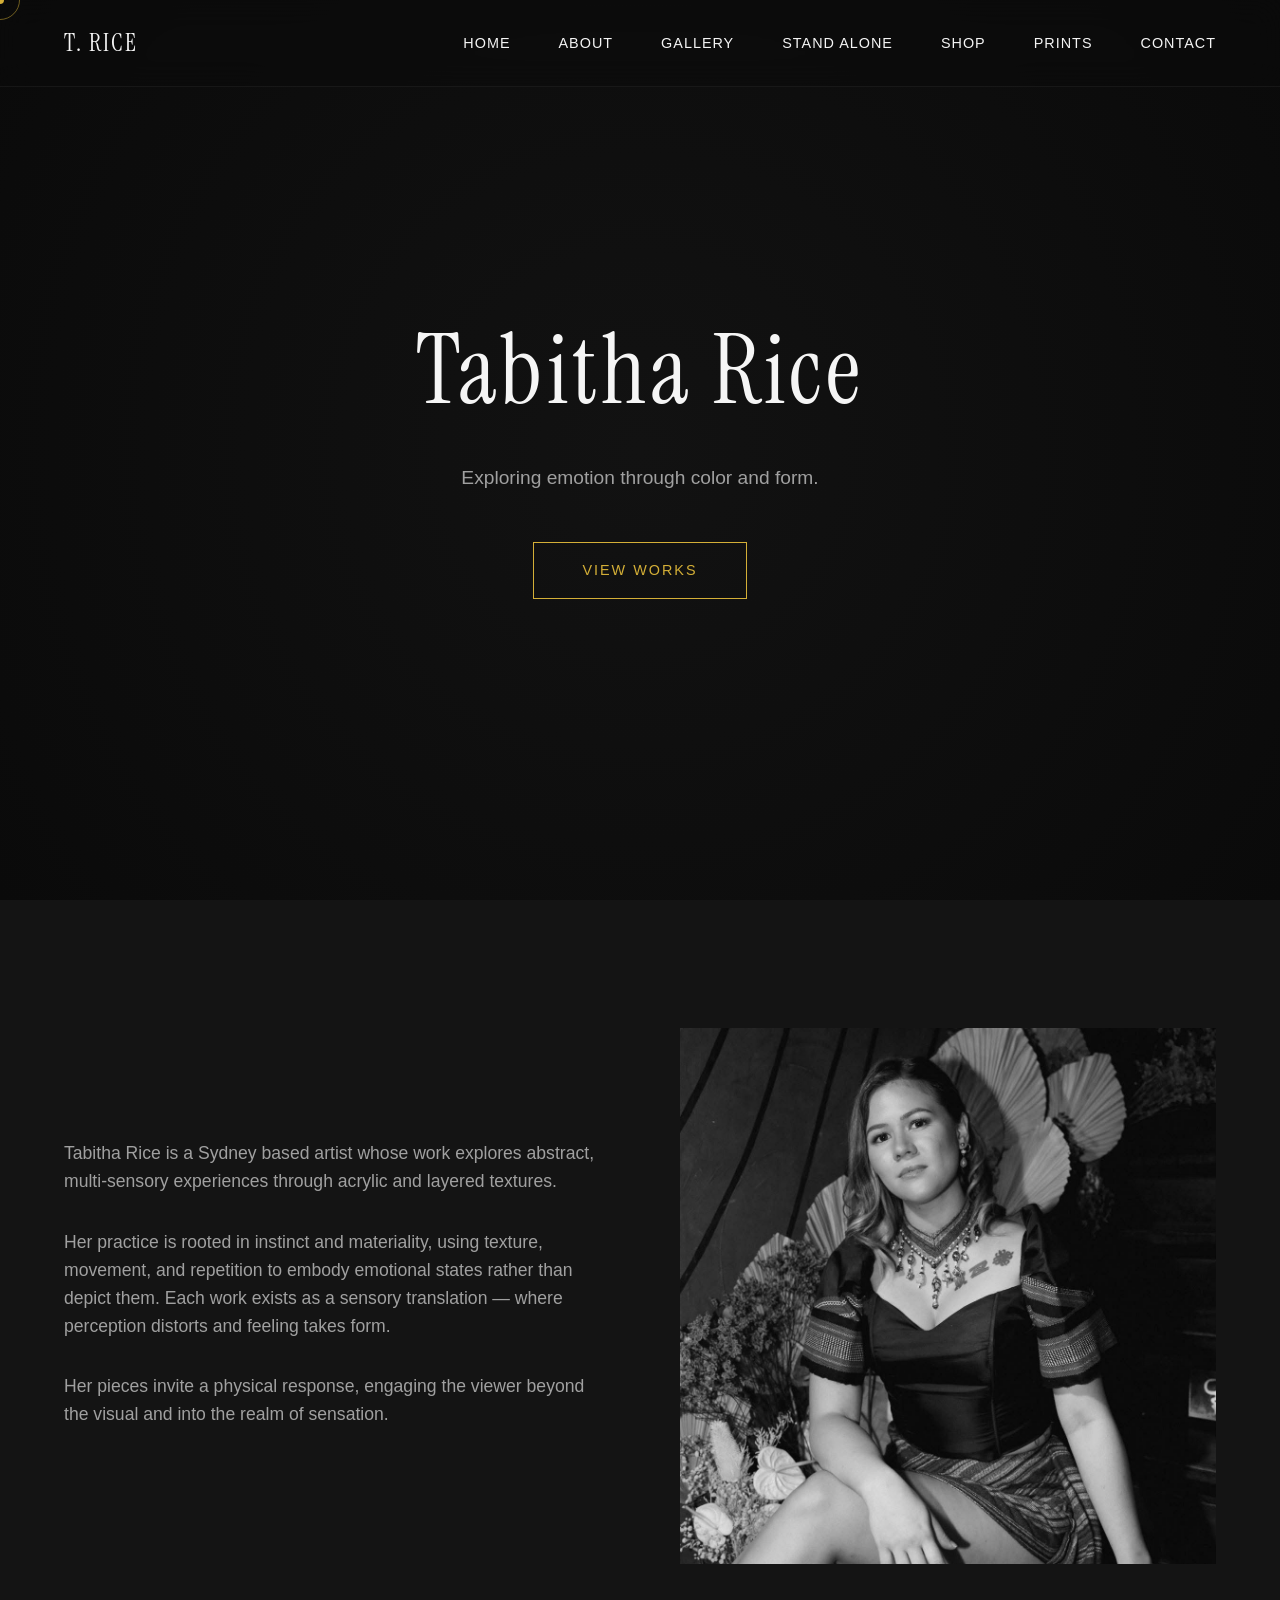
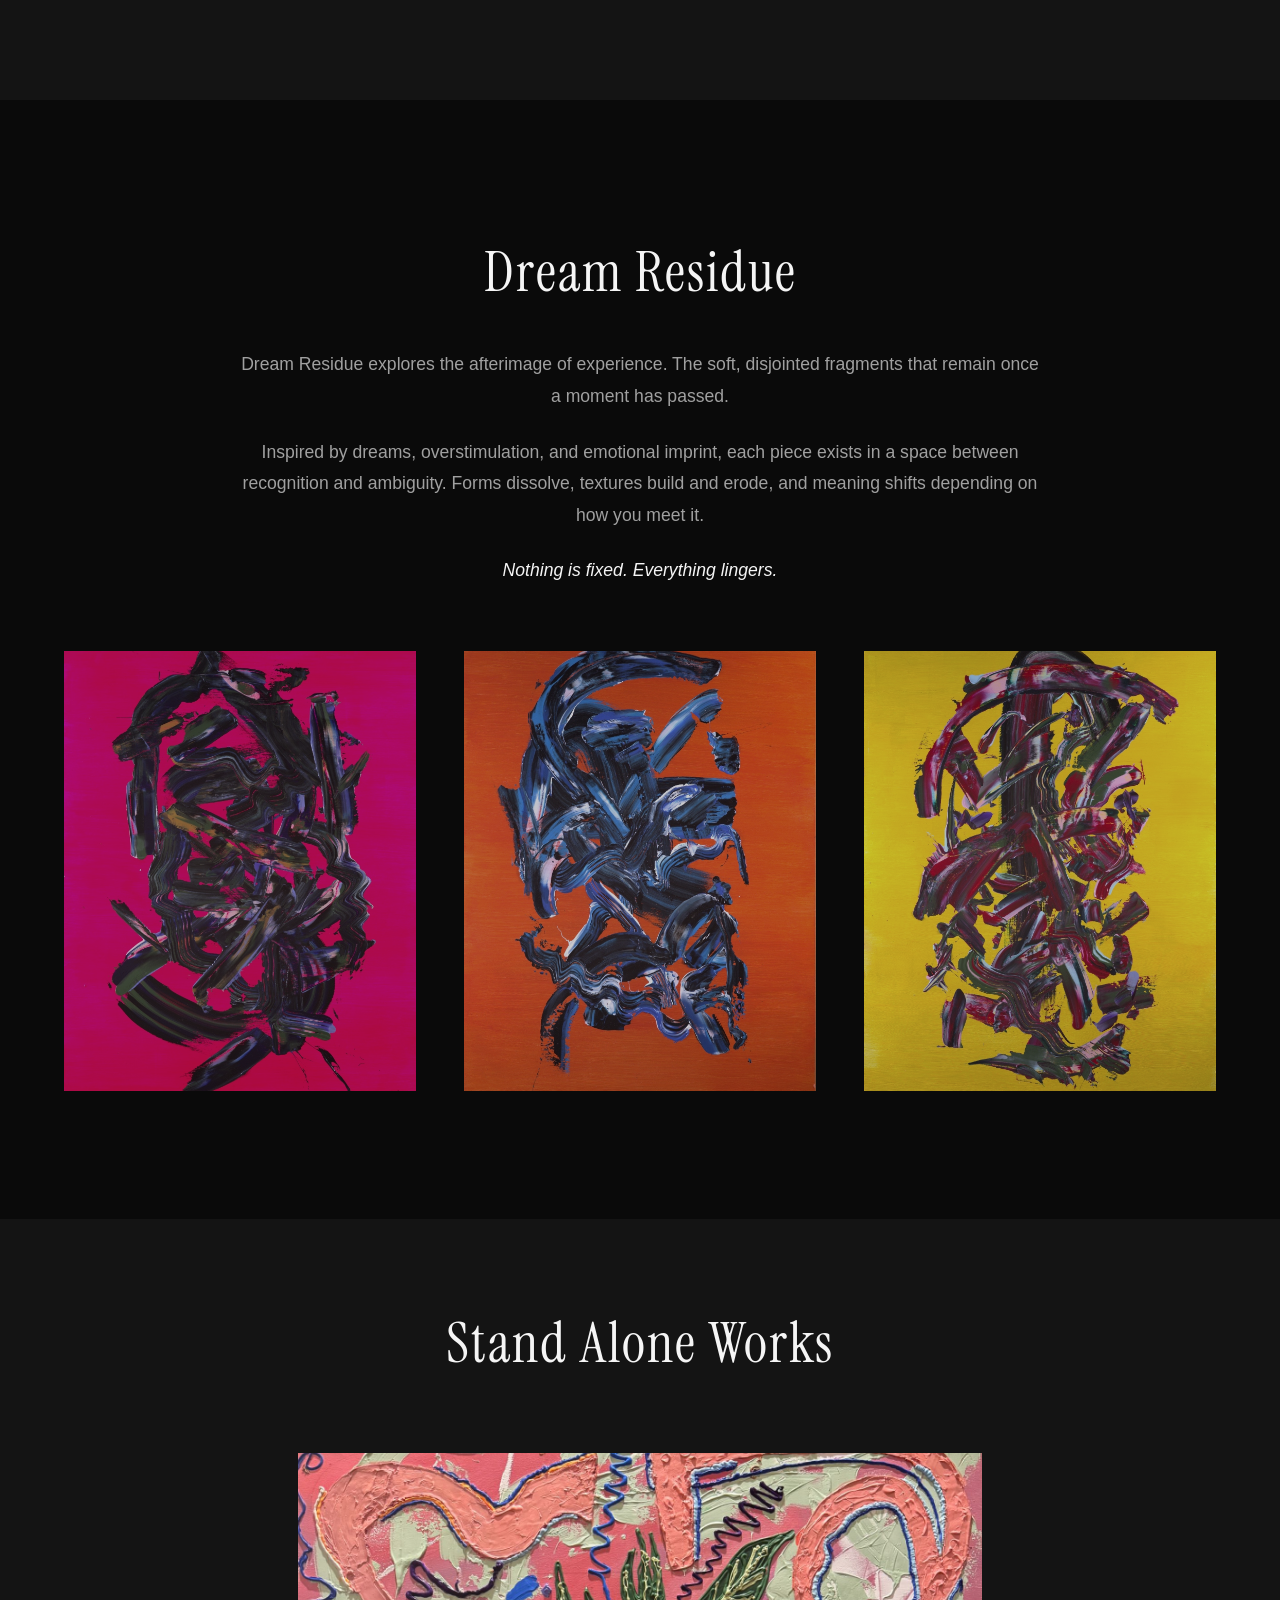
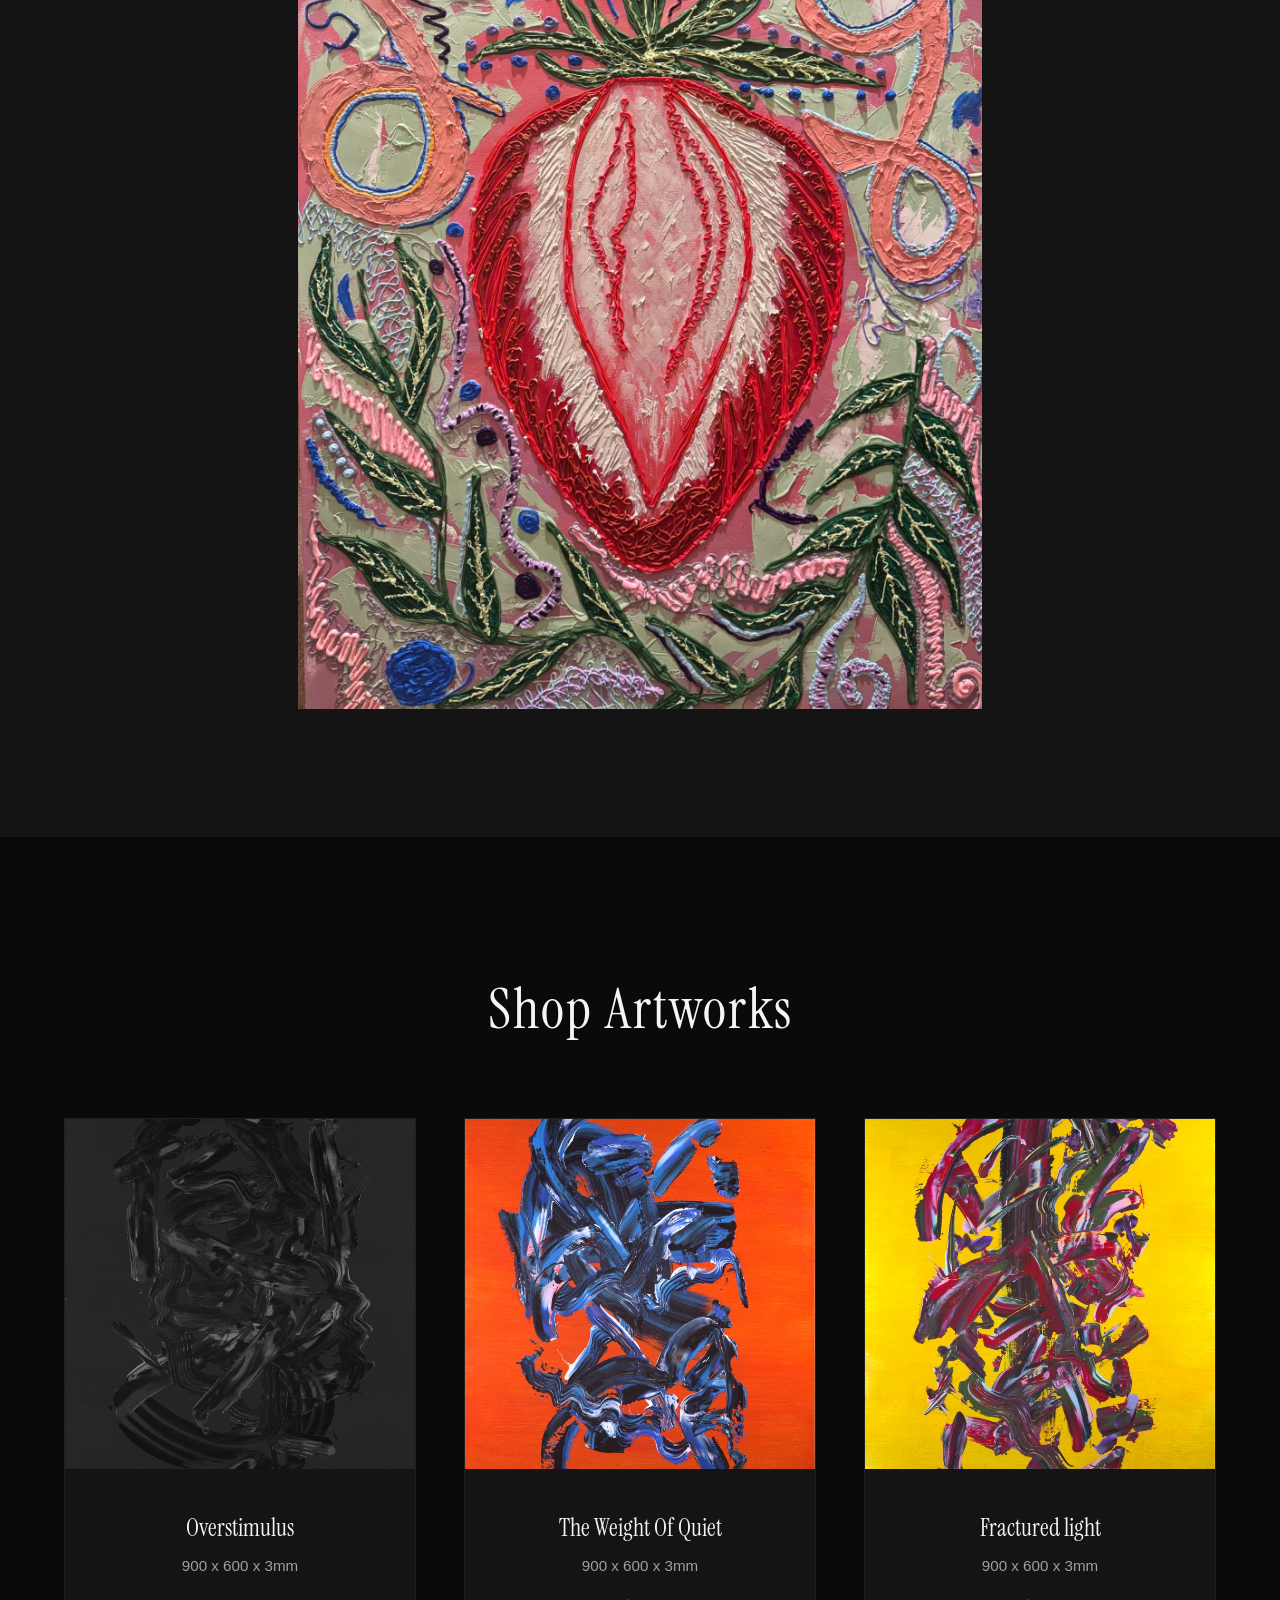
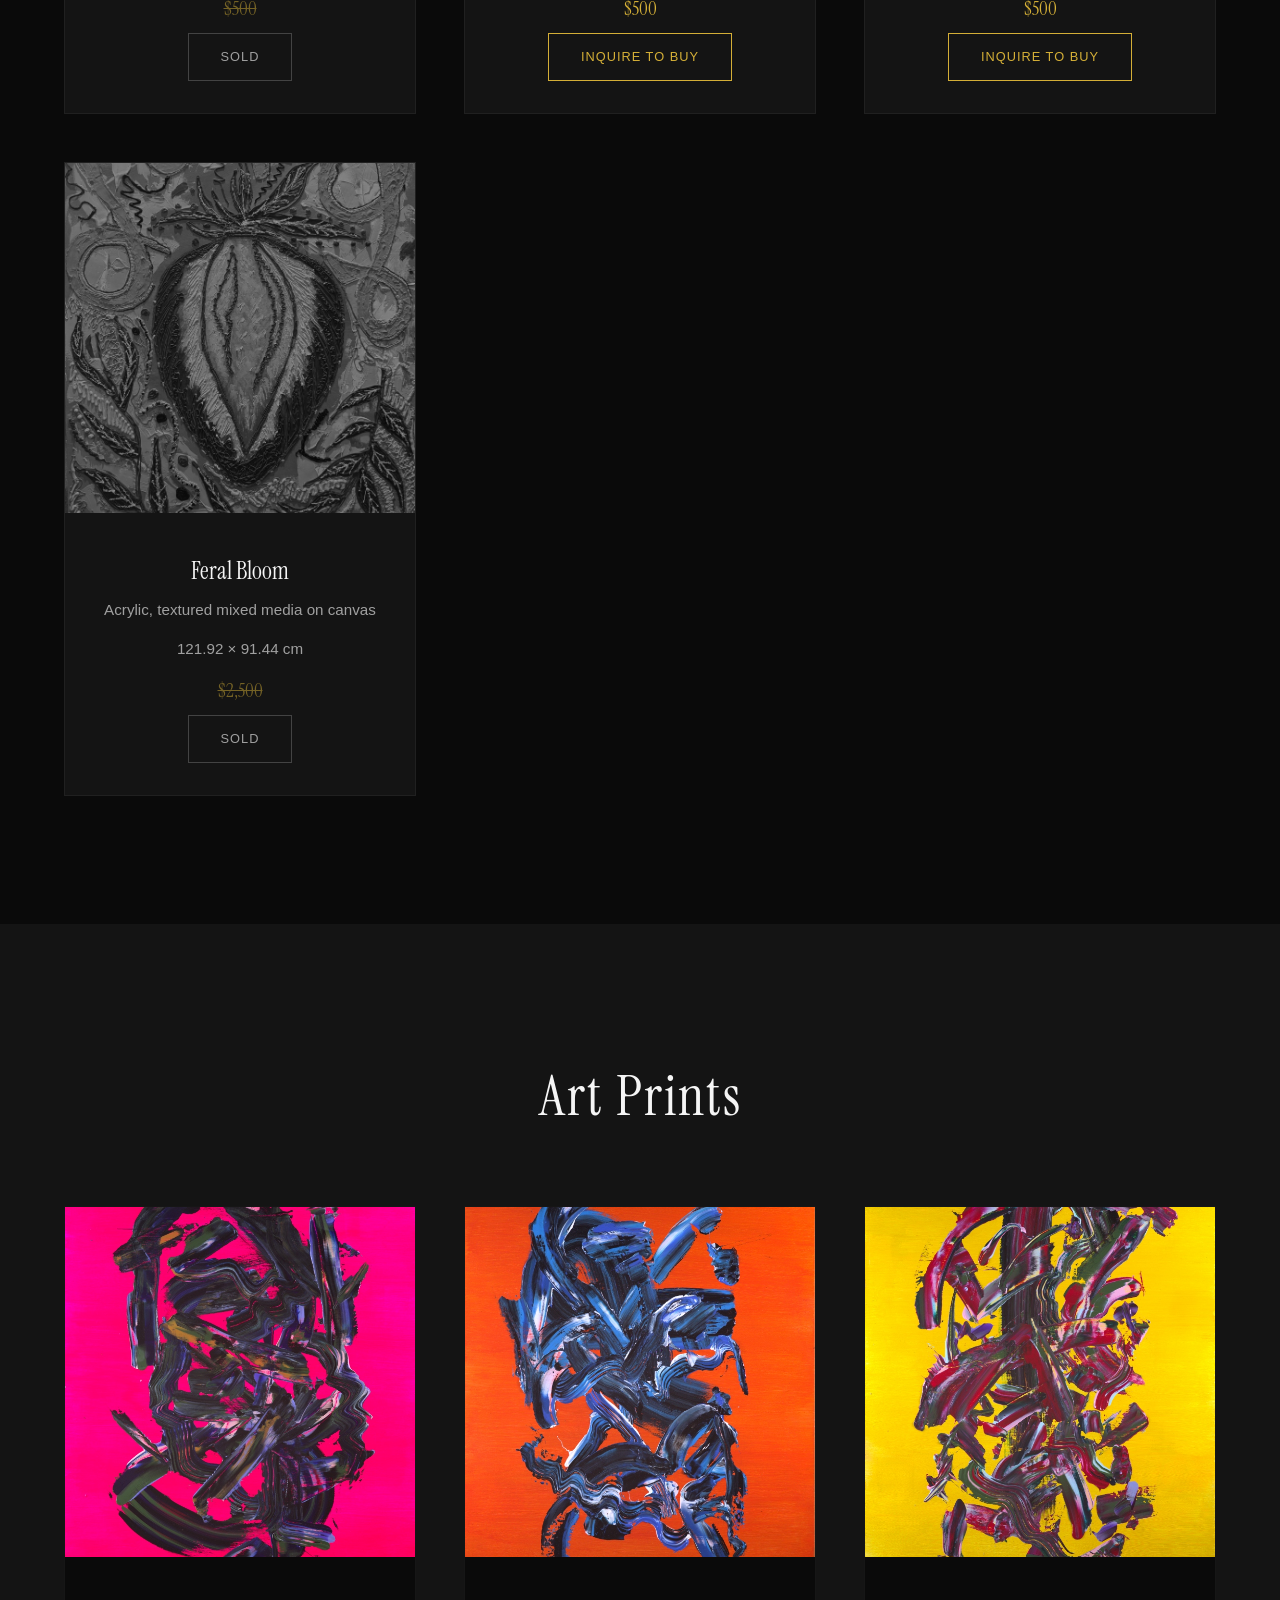
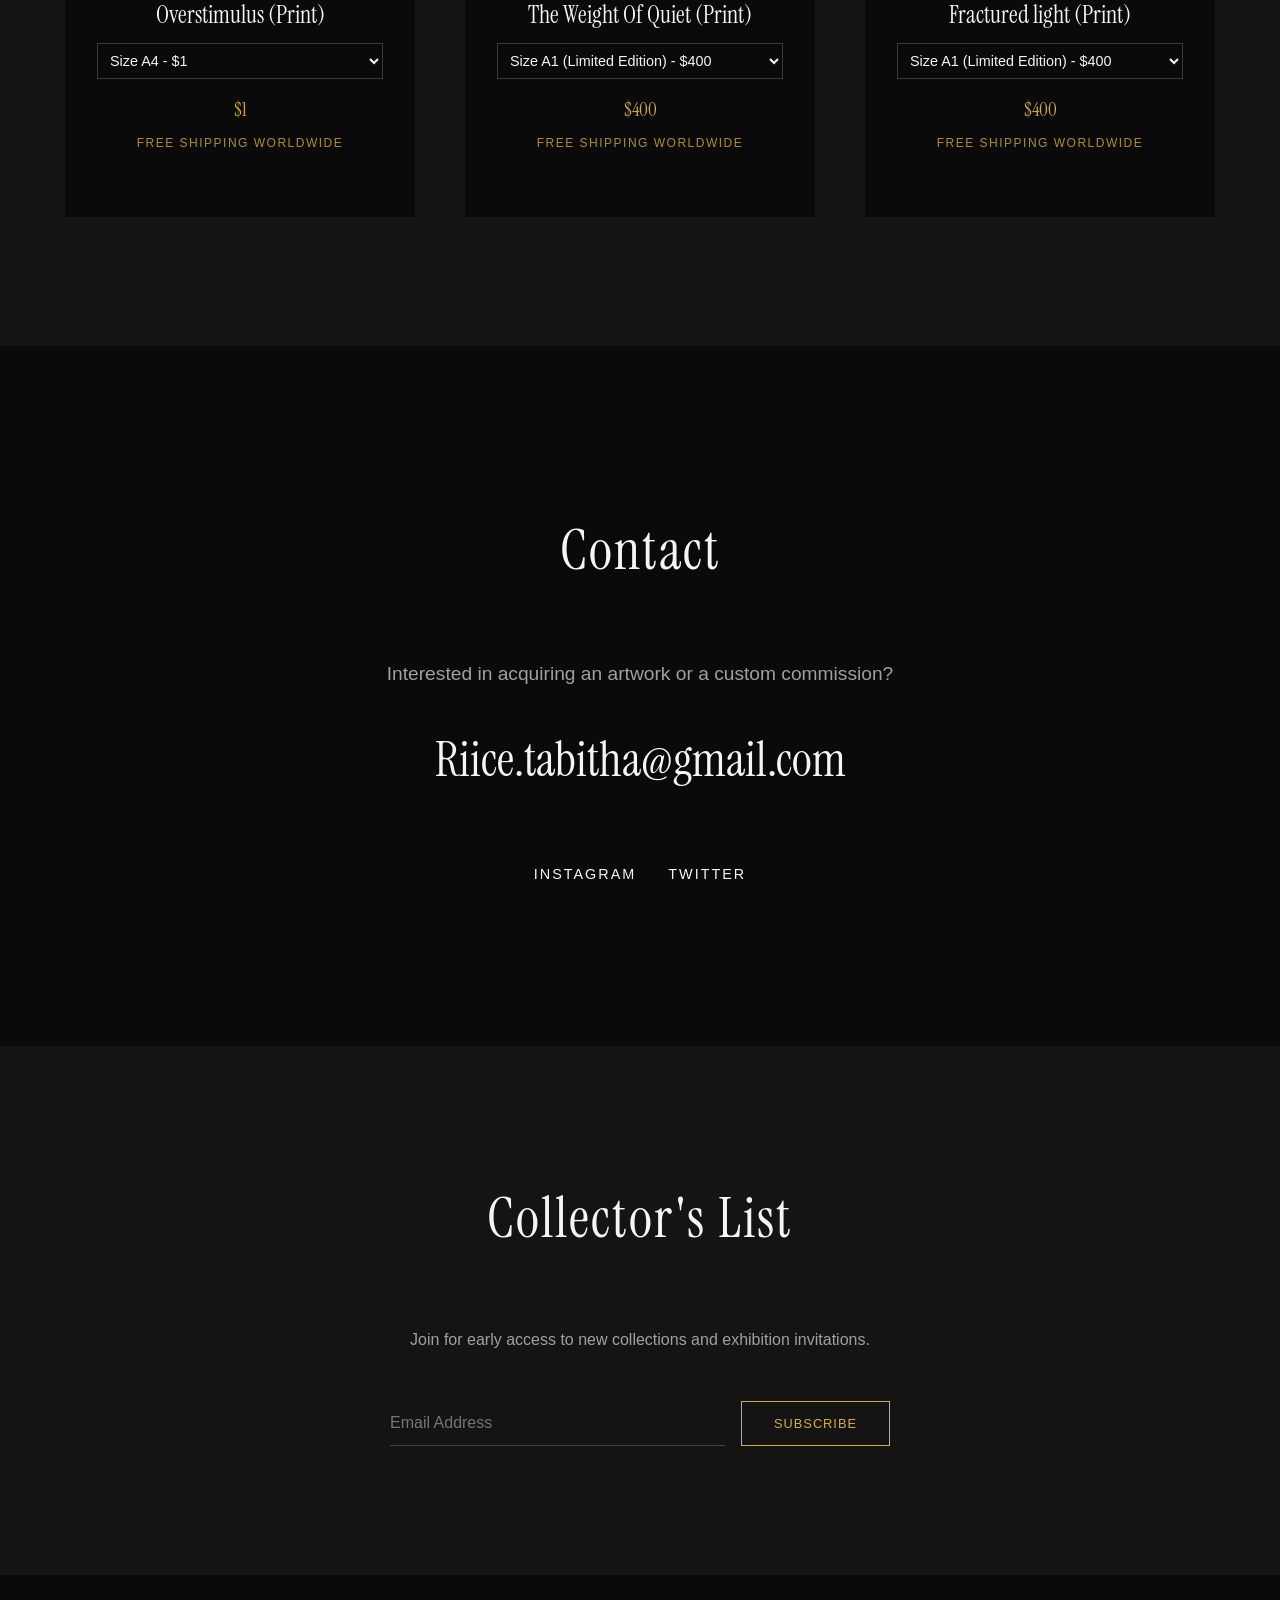
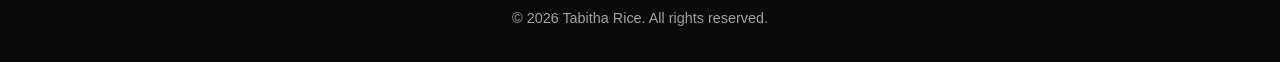
==== commit fa9807a9: "test 1 dolar" ====
--- a/index.html
+++ b/index.html
@@ -33,7 +33,6 @@
         <ul class="nav-links">
             <li><a href="#home">Home</a></li>
             <li><a href="#about">About</a></li>
-            <li><a href="#testimonials">Reviews</a></li>
             <li><a href="#gallery">Gallery</a></li>
             <li><a href="#standalone">Stand Alone</a></li>
             <li><a href="#shop">Shop</a></li>
@@ -46,7 +45,7 @@
     <section id="home" class="hero">
         <div class="hero-content reveal">
             <h1>Tabitha Rice</h1>
-            <p class="subtitle">Exploring emotion through color and form</p>
+            <p class="subtitle">Exploring emotion through color and form.</p>
             <a href="#gallery" class="btn-primary">View Works</a>
         </div>
         <div class="hero-bg"></div>
@@ -71,65 +70,6 @@
     </section>
 
 
-    <!-- Testimonials Section -->
-    <section id="testimonials" class="testimonials-section">
-        <h2 class="section-title reveal">Collector Perspectives</h2>
-        <div class="testimonials-grid">
-            <div class="testimonial-card reveal">
-                <p class="testimonial-quote">"The depth and texture of 'Overstimulus' are even more stunning in person.
-                    It has completely transformed our living space, shifting with the light throughout the day. A truly
-                    remarkable acquisition."</p>
-                <div class="testimonial-author">
-                    <span class="author-name">Sarah M.</span>
-                    <span class="author-location">New York, USA</span>
-                </div>
-            </div>
-            <div class="testimonial-card reveal">
-                <p class="testimonial-quote">"I purchased the limited edition A1 print of 'The Weight Of Quiet'. The
-                    print quality is museum-grade, and the free worldwide shipping was incredibly fast and secure.
-                    Absolutely thrilled."</p>
-                <div class="testimonial-author">
-                    <span class="author-name">Marcus K.</span>
-                    <span class="author-location">Berlin, Germany</span>
-                </div>
-            </div>
-            <div class="testimonial-card reveal">
-                <p class="testimonial-quote">"Tabitha's work is a masterclass in emotional texture. Dealing with her for
-                    the inquiry of 'Fractured light' was seamless. Her art speaks to the senses in a way few other
-                    abstract works do."</p>
-                <div class="testimonial-author">
-                    <span class="author-name">Elena R.</span>
-                    <span class="author-location">Sydney, Australia</span>
-                </div>
-            </div>
-        </div>
-
-        <!-- Review Submission Form -->
-        <div class="review-form-wrapper reveal">
-            <h3 class="review-form-title">Share Your Experience</h3>
-            <p class="review-form-subtitle">Purchased an artwork? We'd love to hear from you.</p>
-            <form id="review-form" class="review-form" action="https://formspree.io/f/maqzoepn" method="POST">
-                <div class="form-row">
-                    <div class="form-group">
-                        <input type="text" name="name" id="reviewer-name" placeholder="Your Name" required>
-                    </div>
-                    <div class="form-group">
-                        <input type="text" name="location" id="reviewer-location" placeholder="City, Country">
-                    </div>
-                </div>
-                <div class="form-group">
-                    <textarea name="review" id="reviewer-text" rows="4"
-                        placeholder="Tell us about your experience with the artwork..." required></textarea>
-                </div>
-                <button type="submit" class="btn-submit-review">Submit Review</button>
-            </form>
-            <div id="review-success" class="review-success" style="display: none;">
-                <span class="success-icon">✓</span>
-                <p>Thank you for sharing your experience! Your review has been received.</p>
-            </div>
-        </div>
-    </section>
-
     <!-- Gallery Section -->
     <section id="gallery" class="gallery-section">
         <h2 class="section-title reveal">Dream Residue</h2>
@@ -238,12 +178,12 @@
                 <div class="product-info">
                     <h3>Overstimulus (Print)</h3>
                     <select class="size-selector" data-print-name="Overstimulus Print">
-                        <option value="A4" data-price="80">Size A4 - $80</option>
+                        <option value="A4" data-price="1" selected>Size A4 - $1</option>
                         <option value="A3" data-price="100">Size A3 - $100</option>
                         <option value="A2" data-price="140">Size A2 - $140</option>
-                        <option value="A1" data-price="400" selected>Size A1 (Limited Edition) - $400</option>
+                        <option value="A1" data-price="400">Size A1 (Limited Edition) - $400</option>
                     </select>
-                    <p class="price">$400</p>
+                    <p class="price">$1</p>
                     <p class="shipping-notice">Free Shipping Worldwide</p>
                     <div id="paypal-button-container-1" class="paypal-container"></div>
                 </div>
@@ -281,7 +221,6 @@
         </div>
     </section>
 
-
     <!-- Contact Section -->
     <section id="contact" class="contact-section">
         <div class="contact-content reveal">
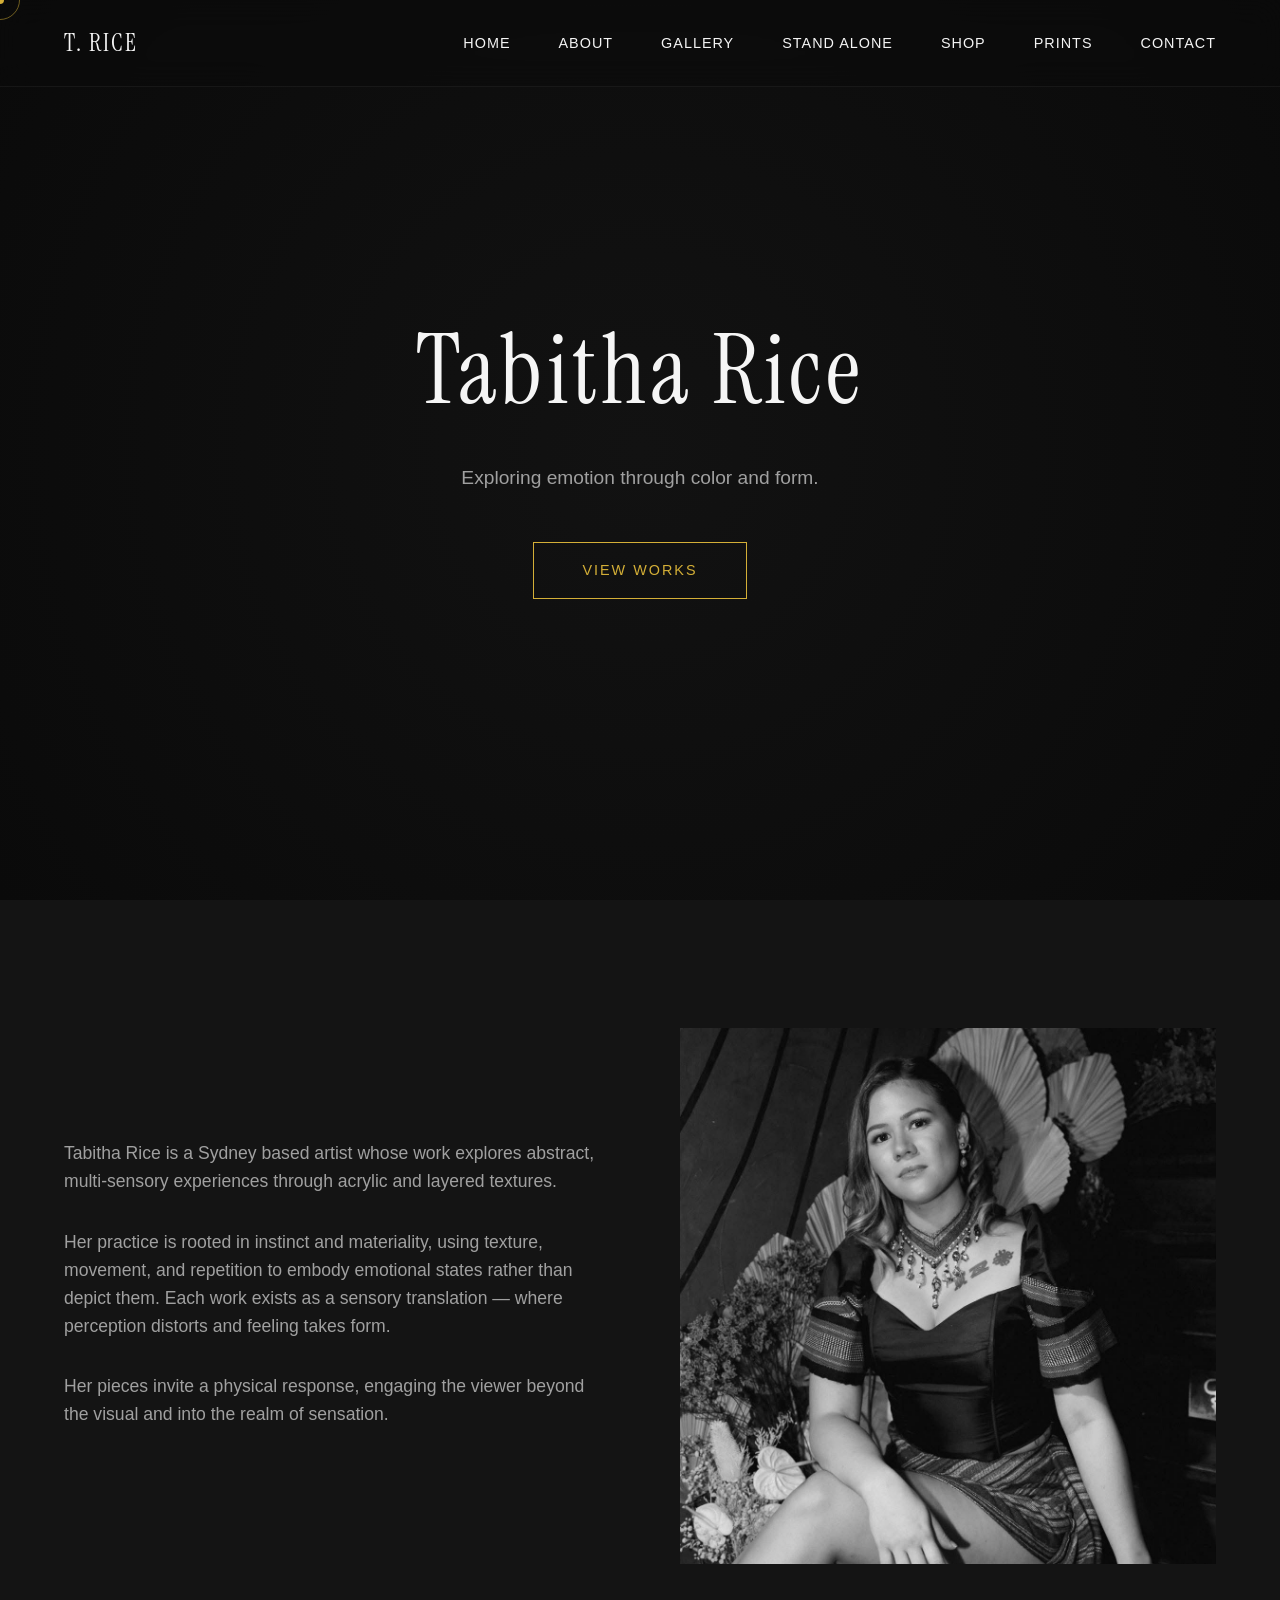
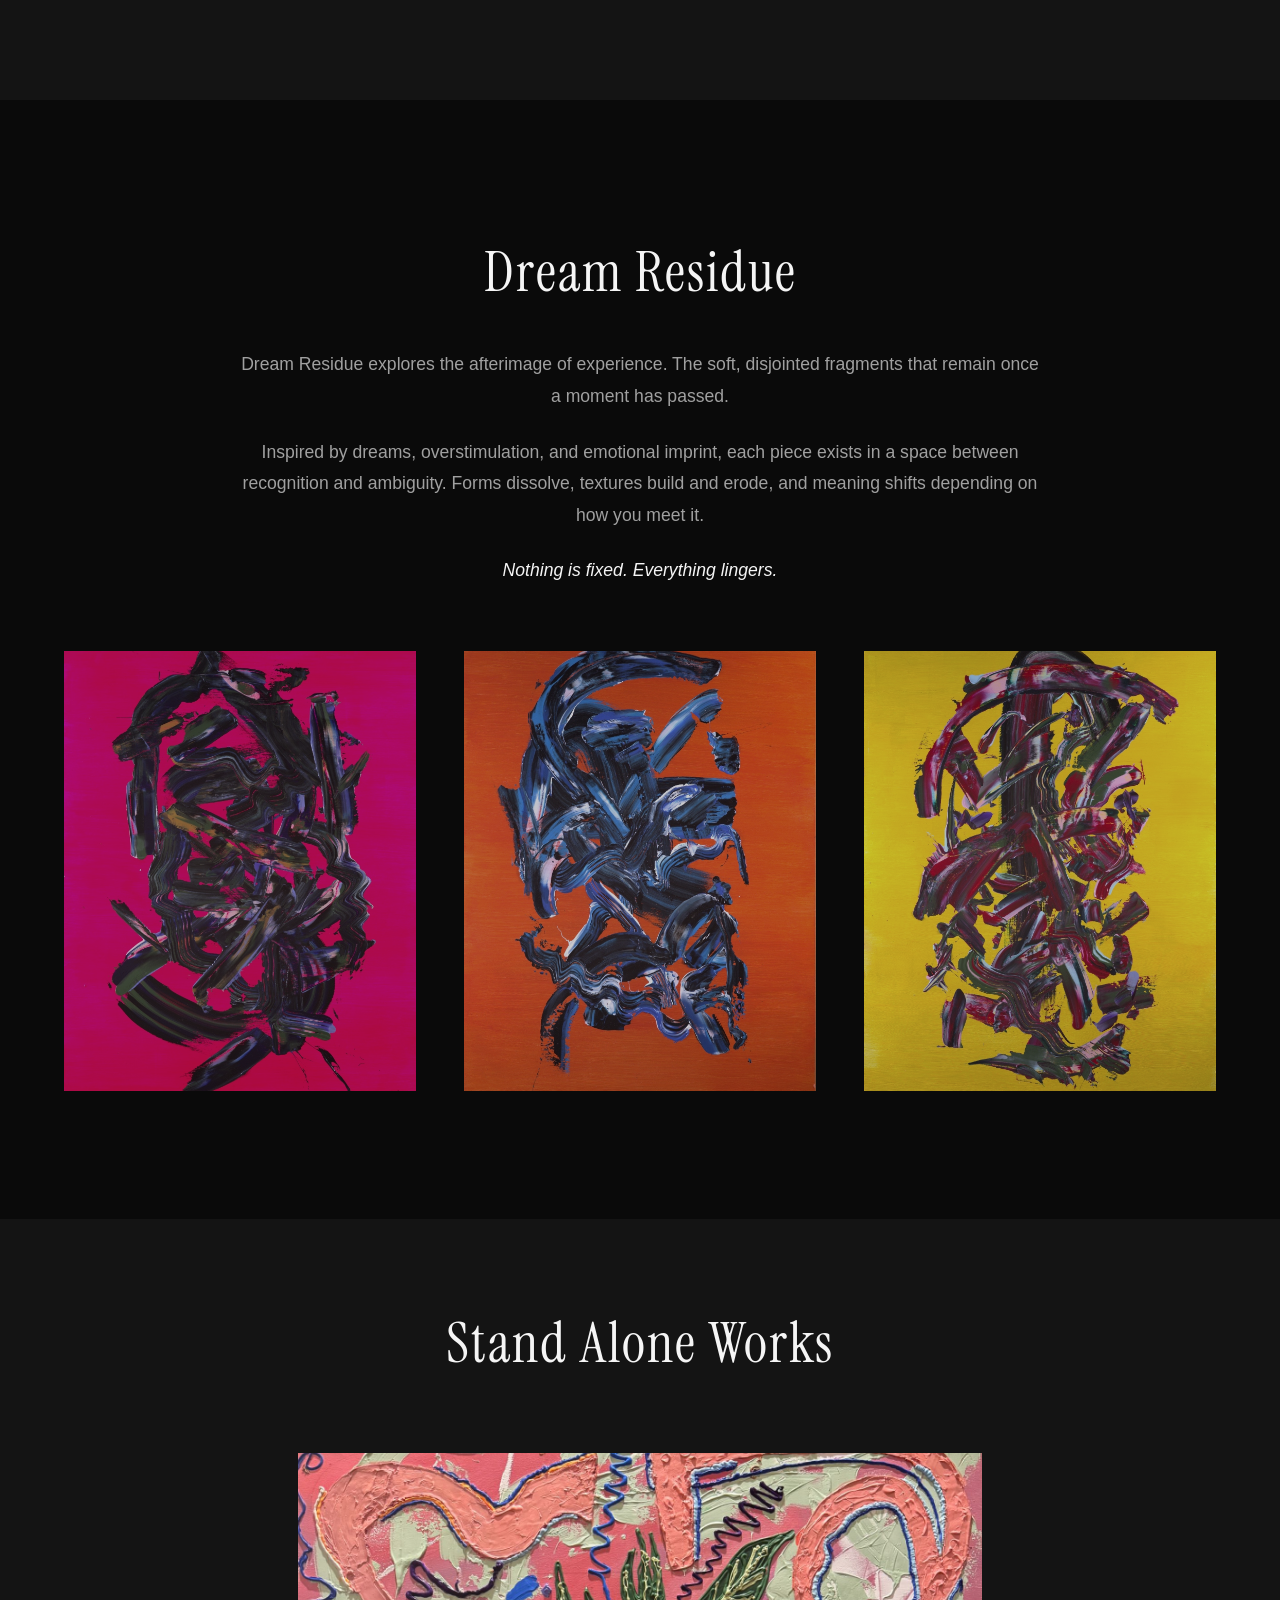
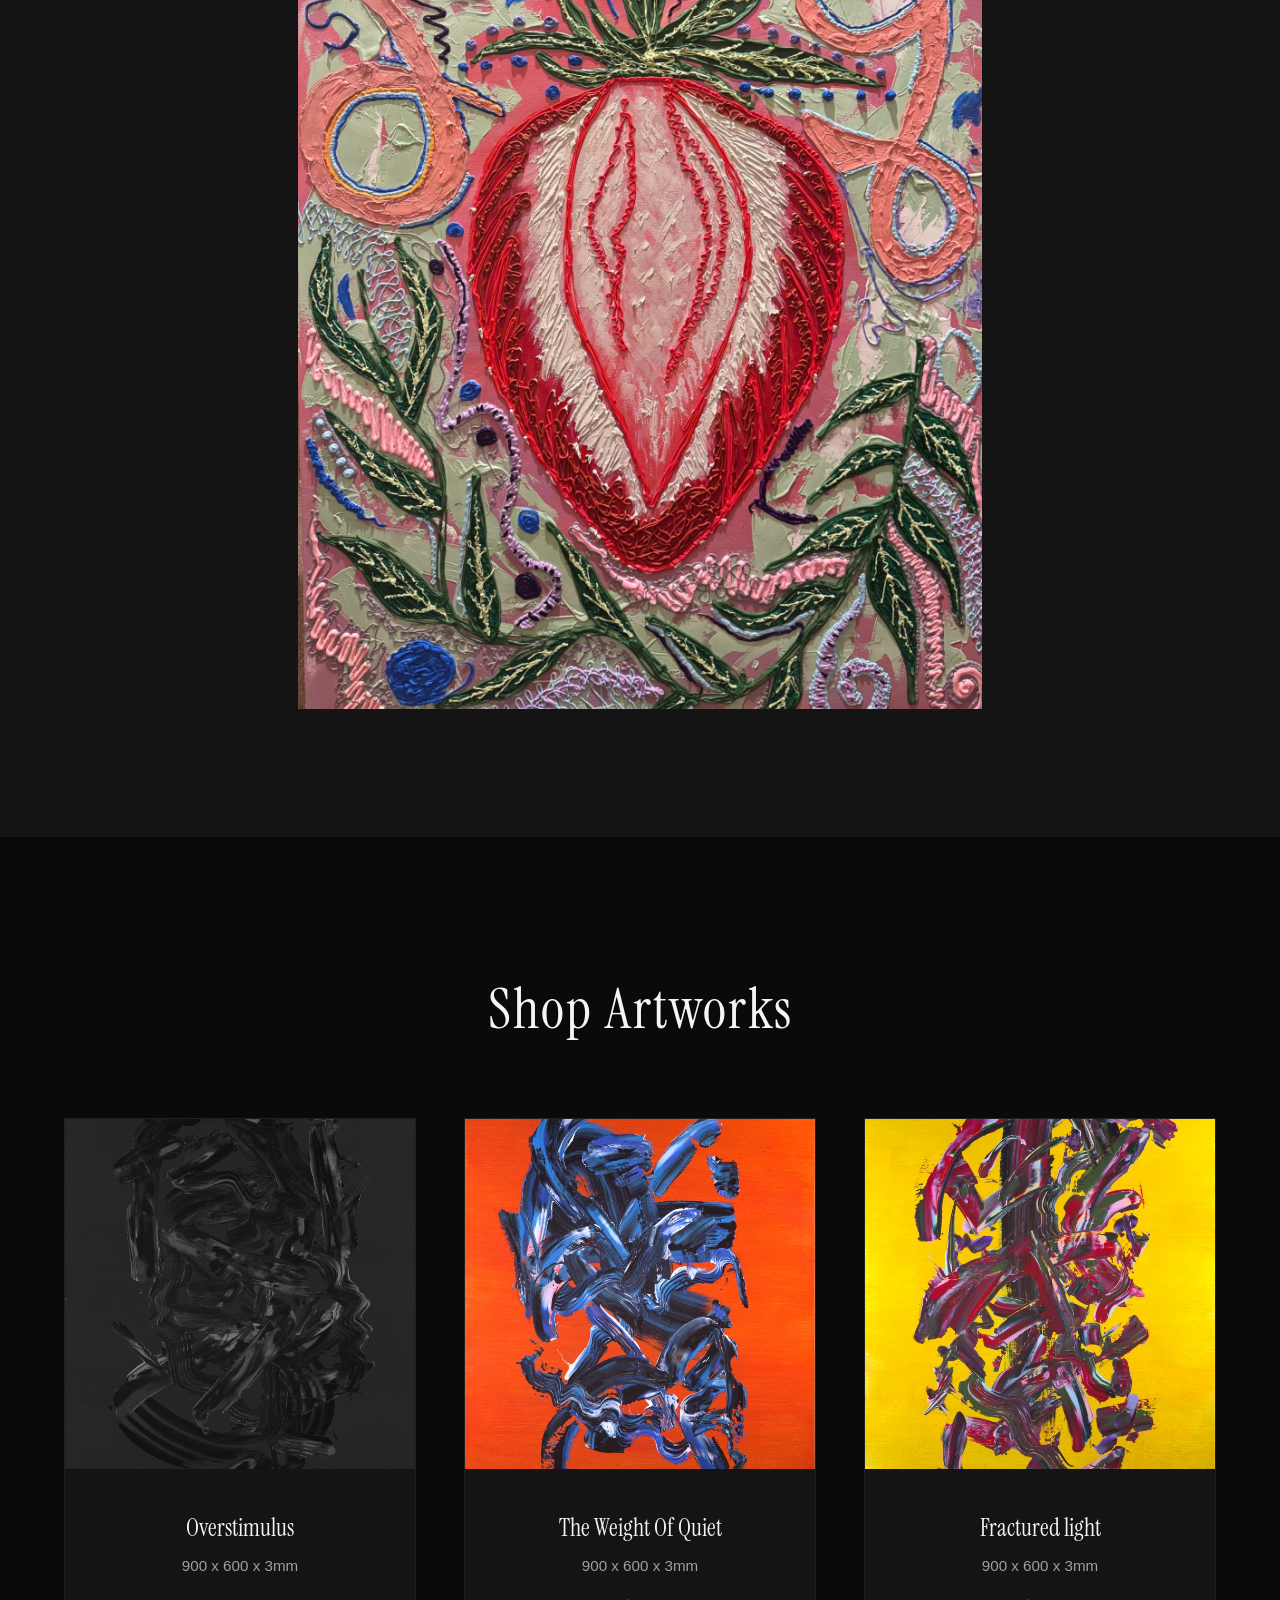
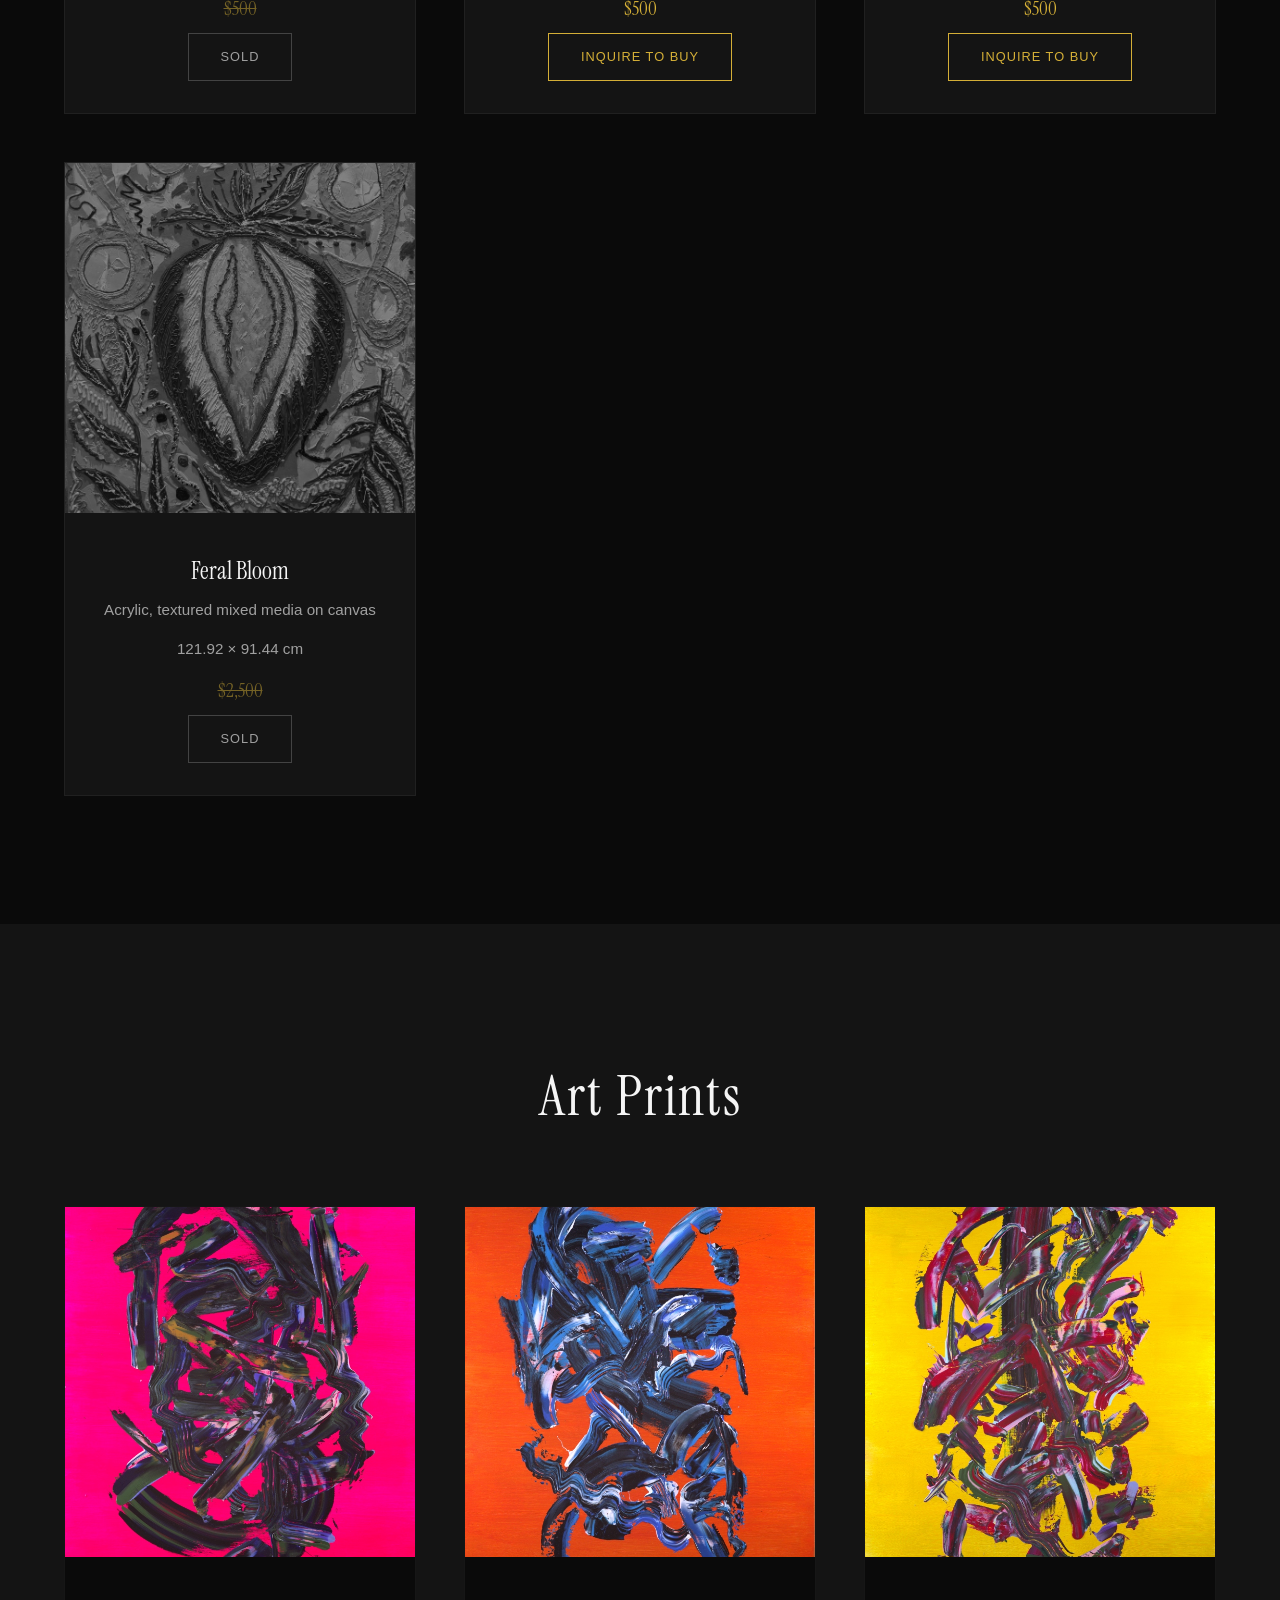
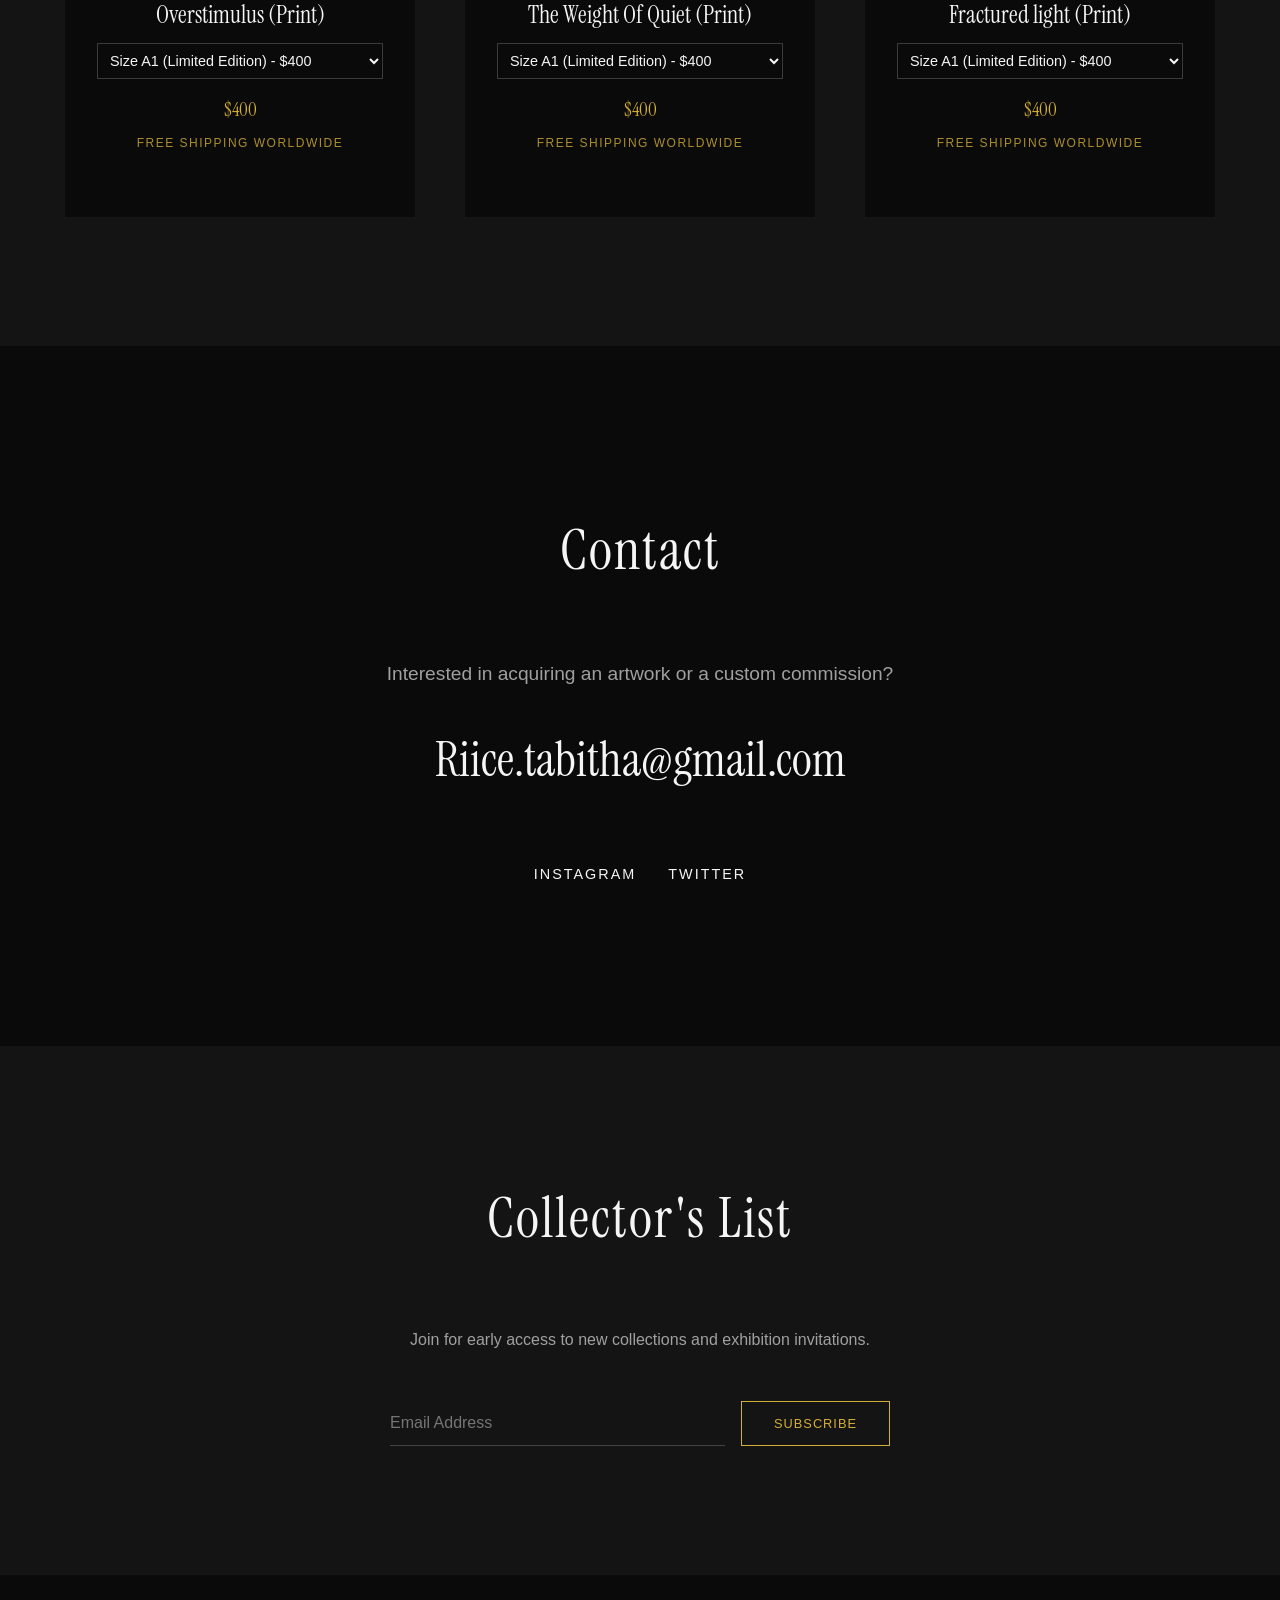
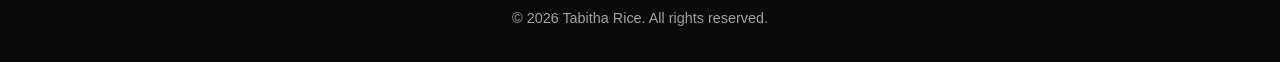
==== commit 68869ad4: "Add files via upload" ====
--- a/index.html
+++ b/index.html
@@ -178,12 +178,12 @@
                 <div class="product-info">
                     <h3>Overstimulus (Print)</h3>
                     <select class="size-selector" data-print-name="Overstimulus Print">
-                        <option value="A4" data-price="1" selected>Size A4 - $1</option>
+                        <option value="A4" data-price="80">Size A4 - $80</option>
                         <option value="A3" data-price="100">Size A3 - $100</option>
                         <option value="A2" data-price="140">Size A2 - $140</option>
-                        <option value="A1" data-price="400">Size A1 (Limited Edition) - $400</option>
+                        <option value="A1" data-price="400" selected>Size A1 (Limited Edition) - $400</option>
                     </select>
-                    <p class="price">$1</p>
+                    <p class="price">$400</p>
                     <p class="shipping-notice">Free Shipping Worldwide</p>
                     <div id="paypal-button-container-1" class="paypal-container"></div>
                 </div>
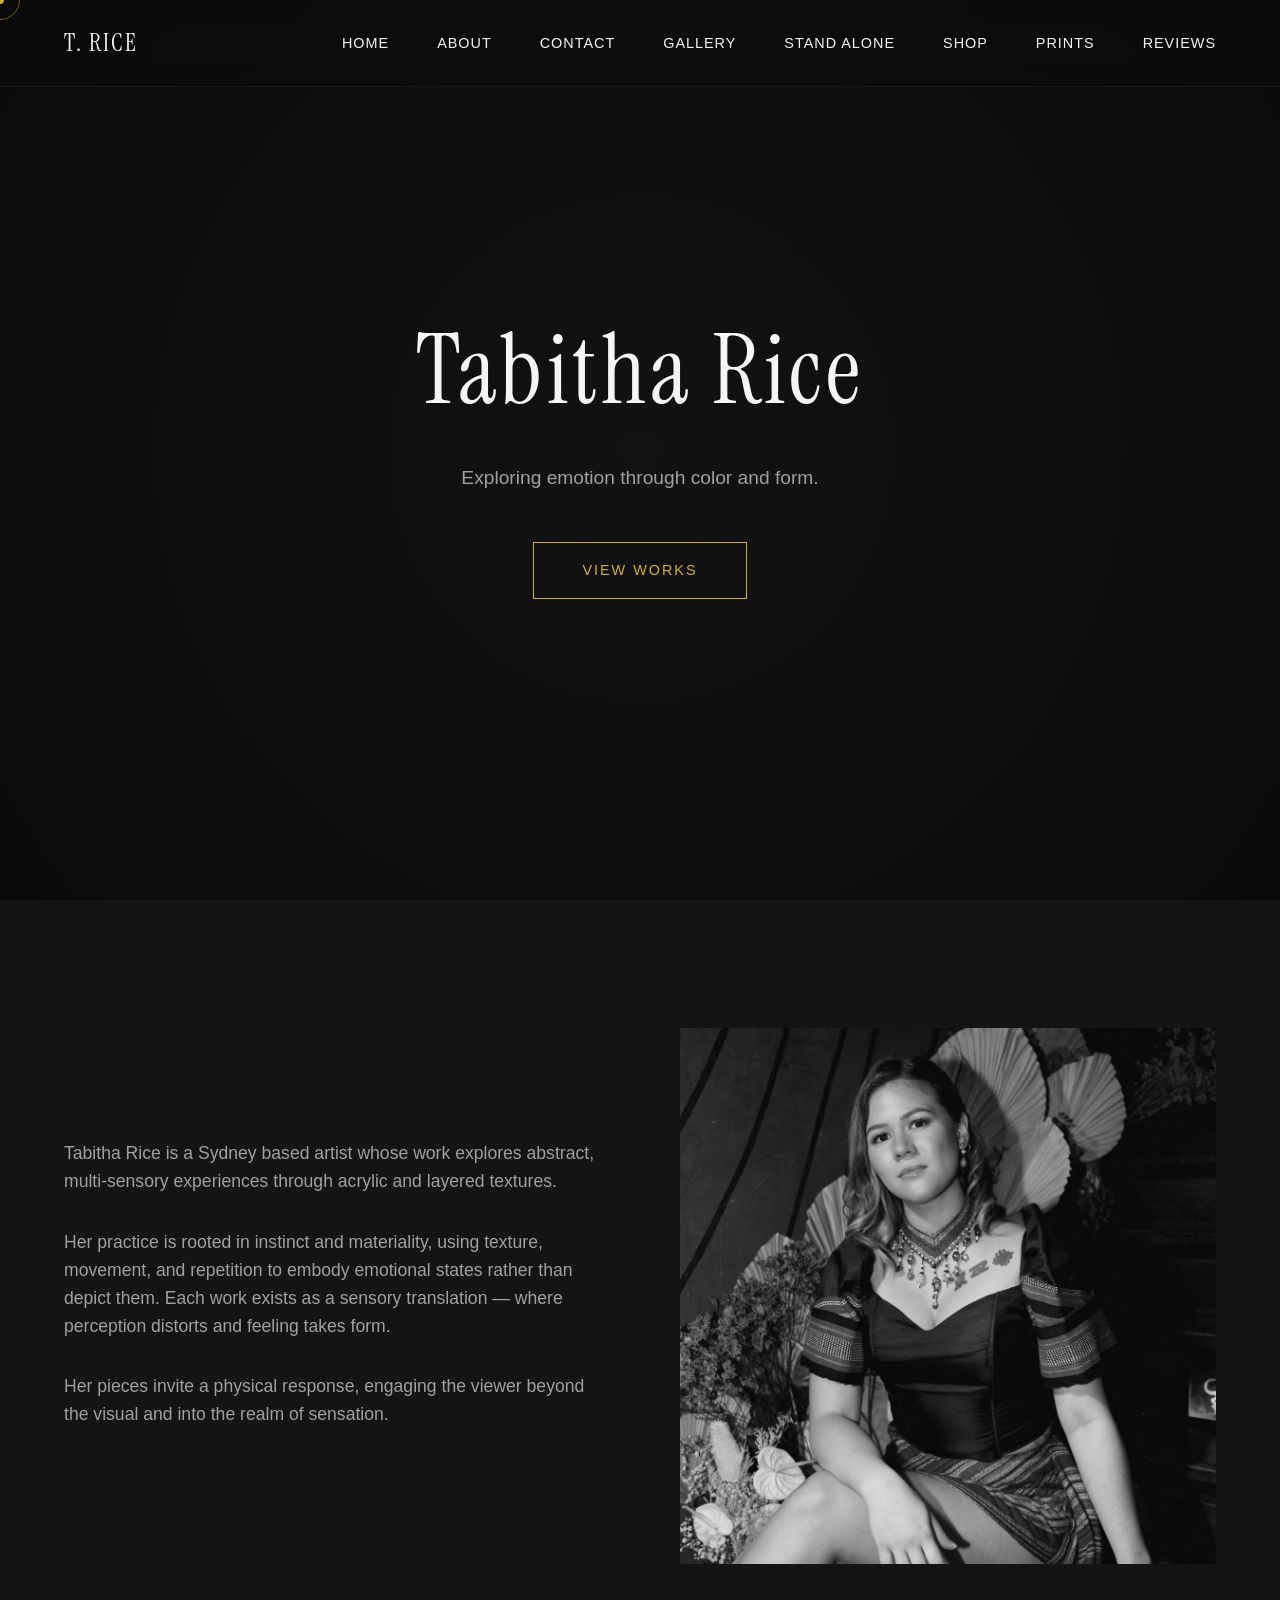
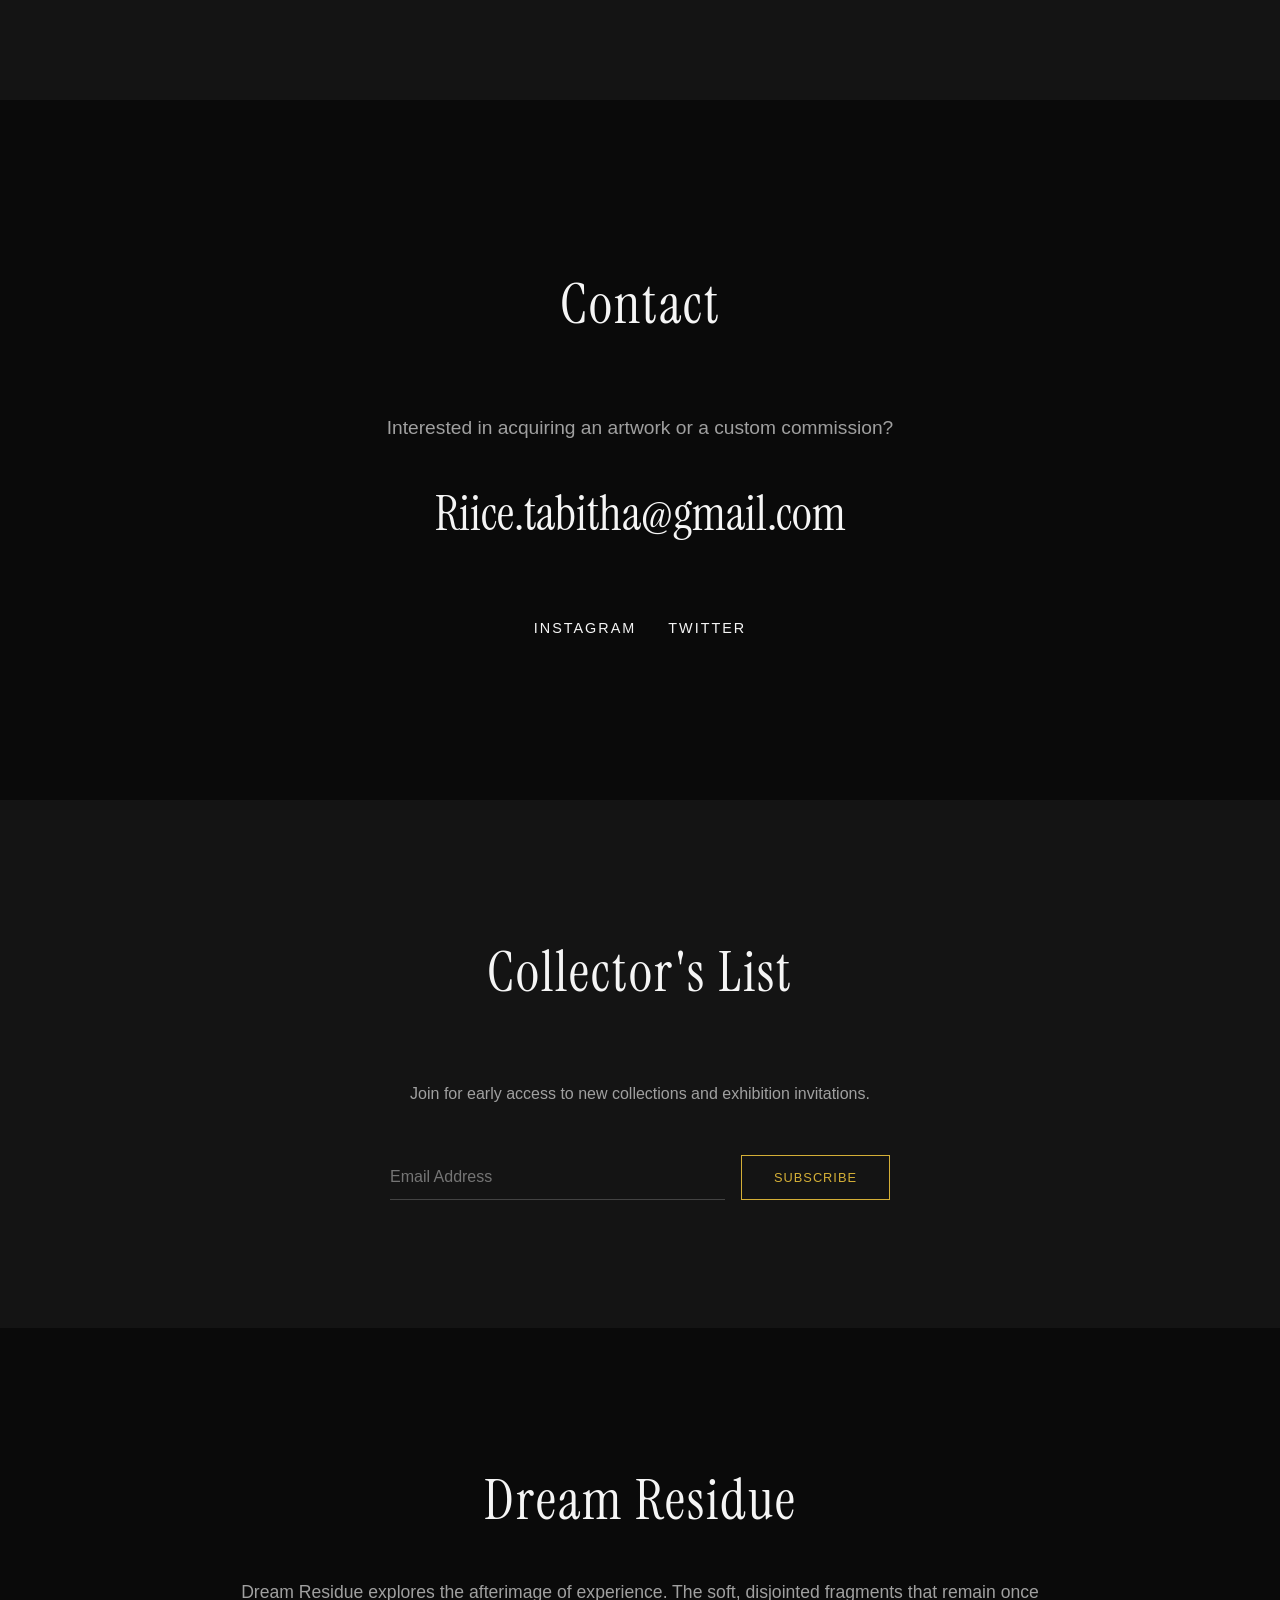
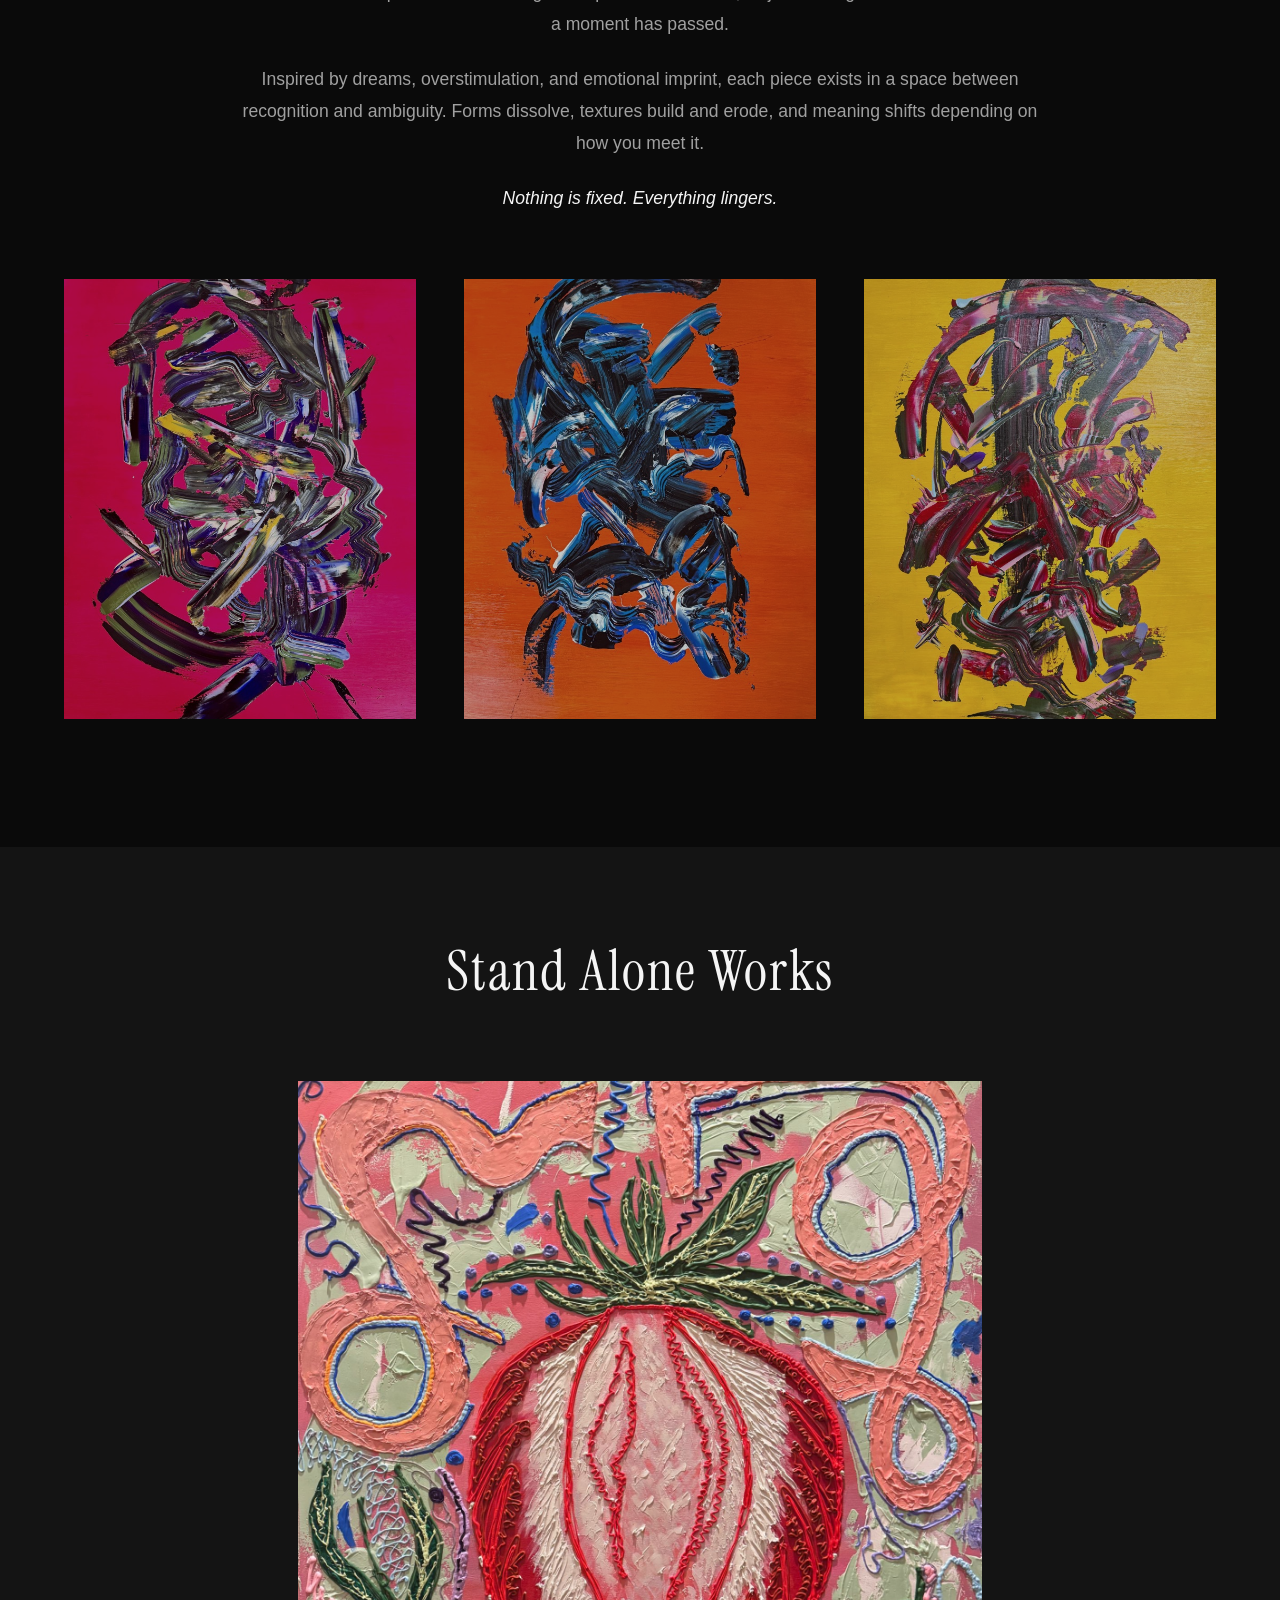
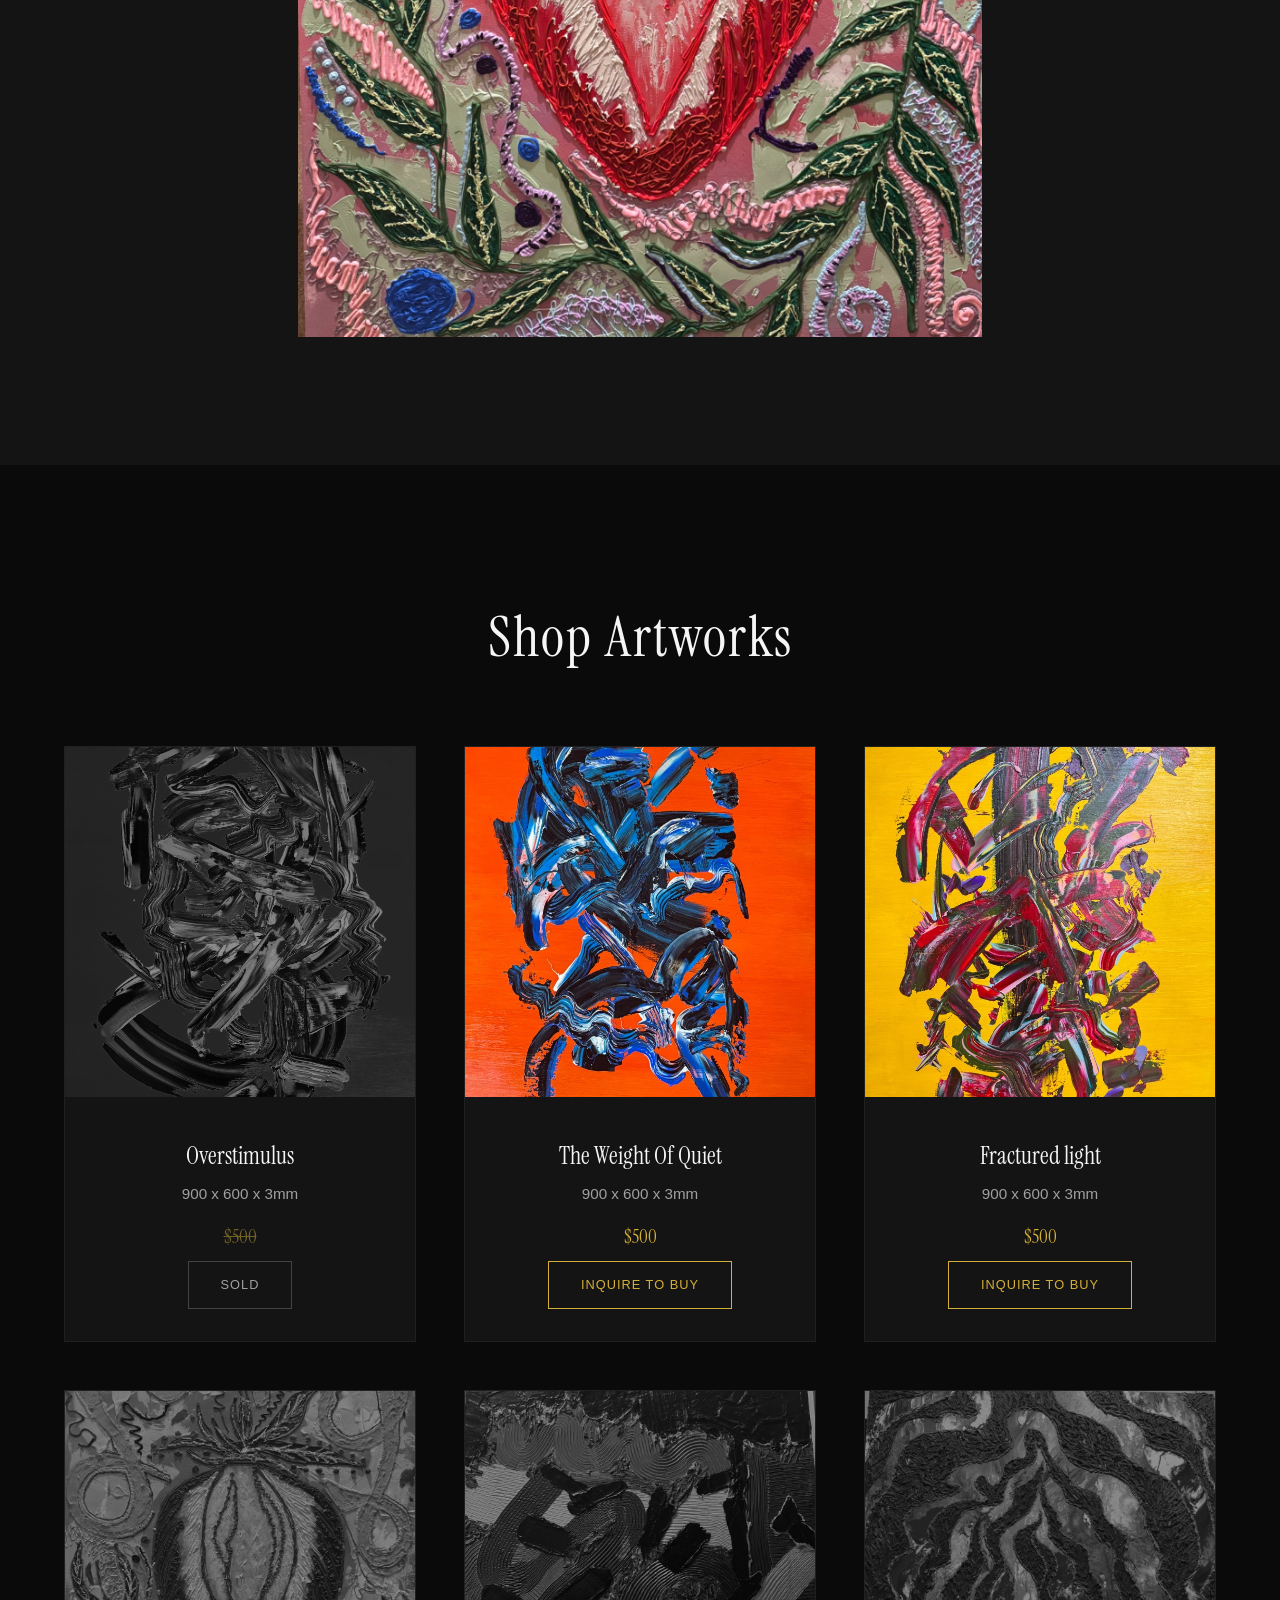
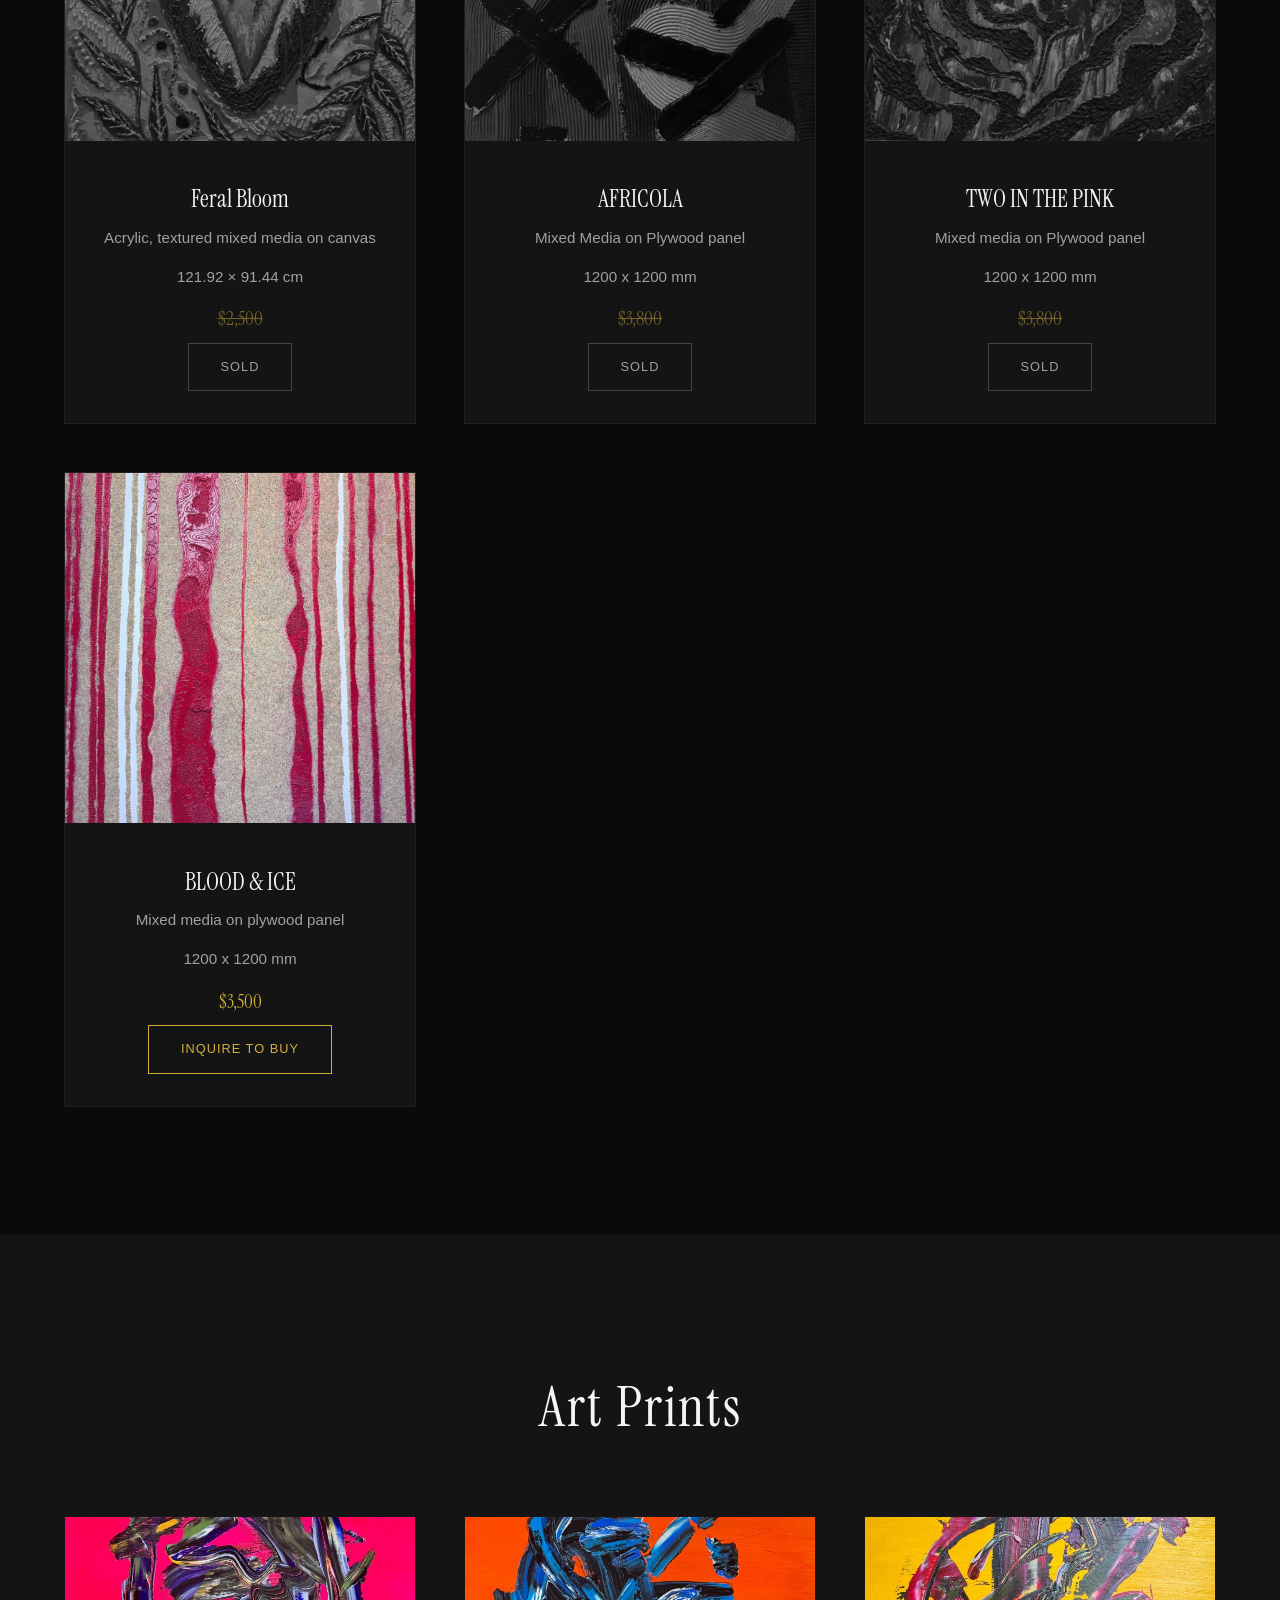
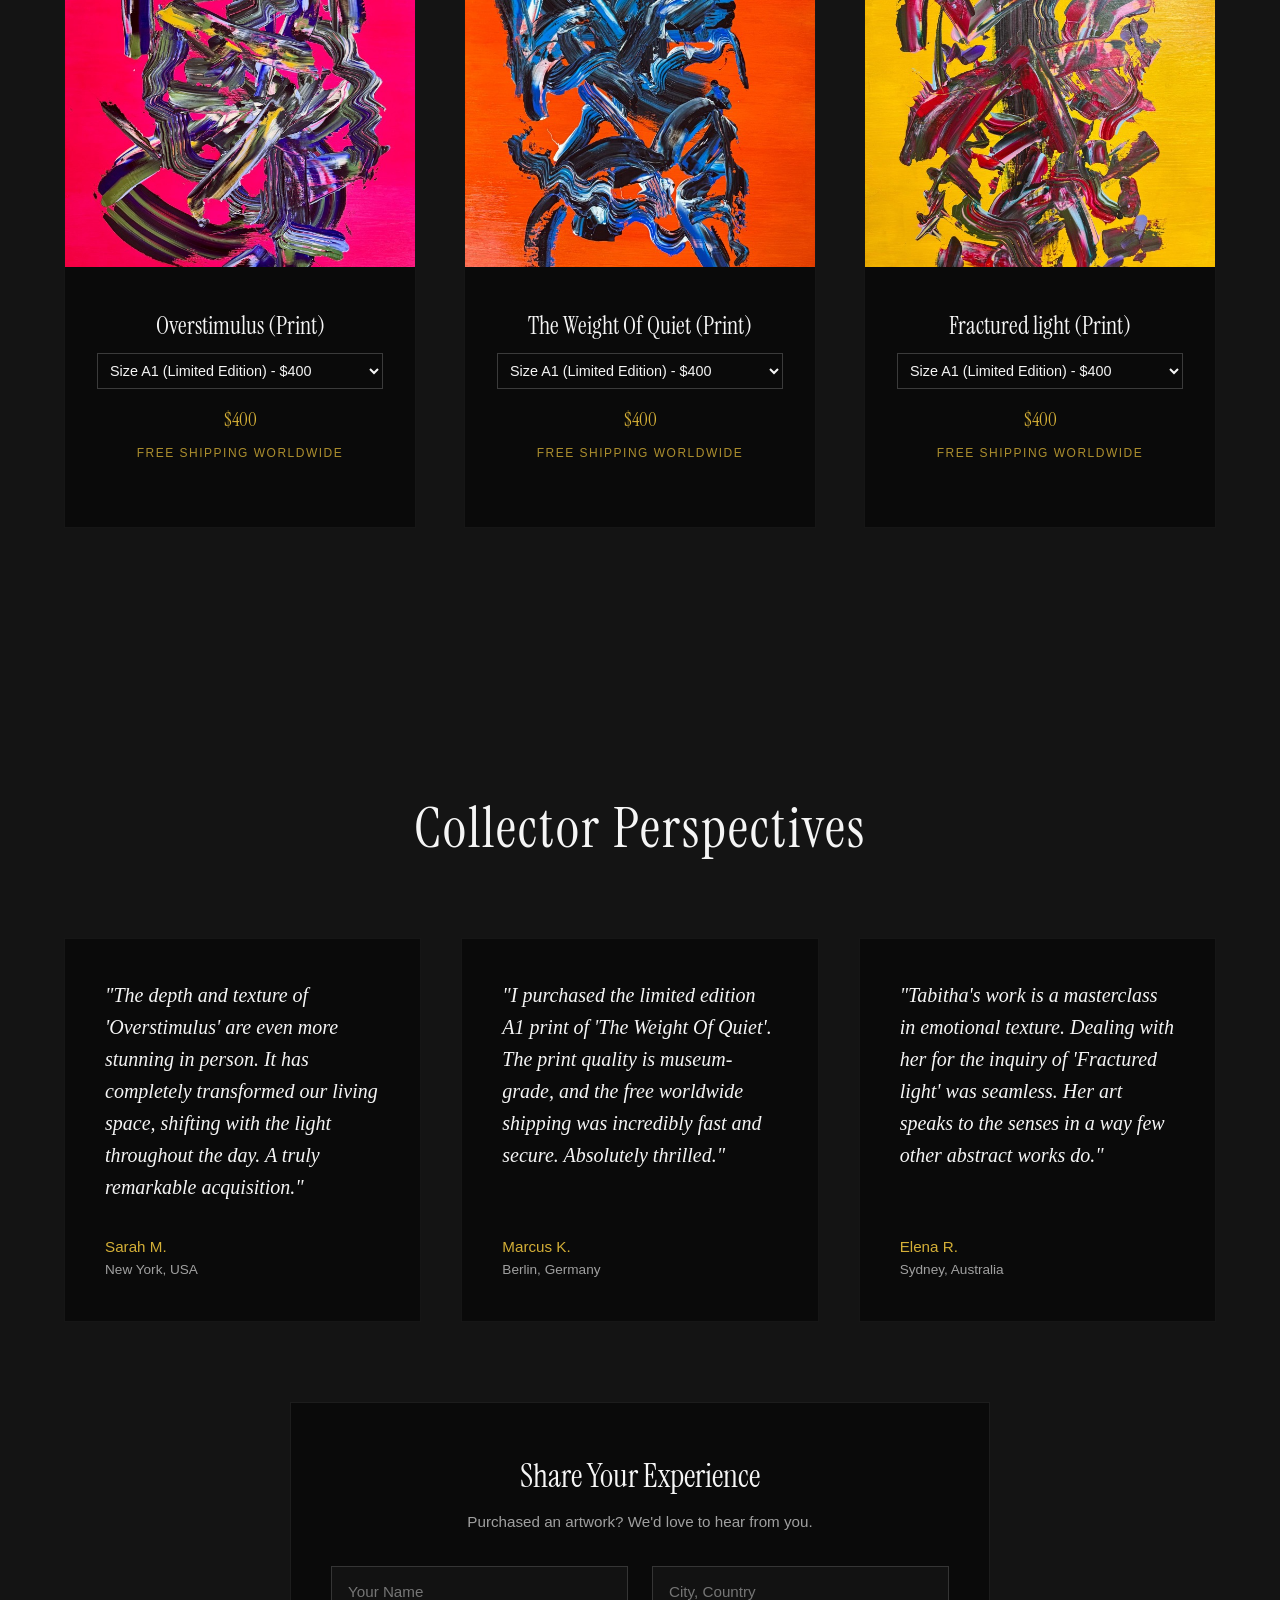
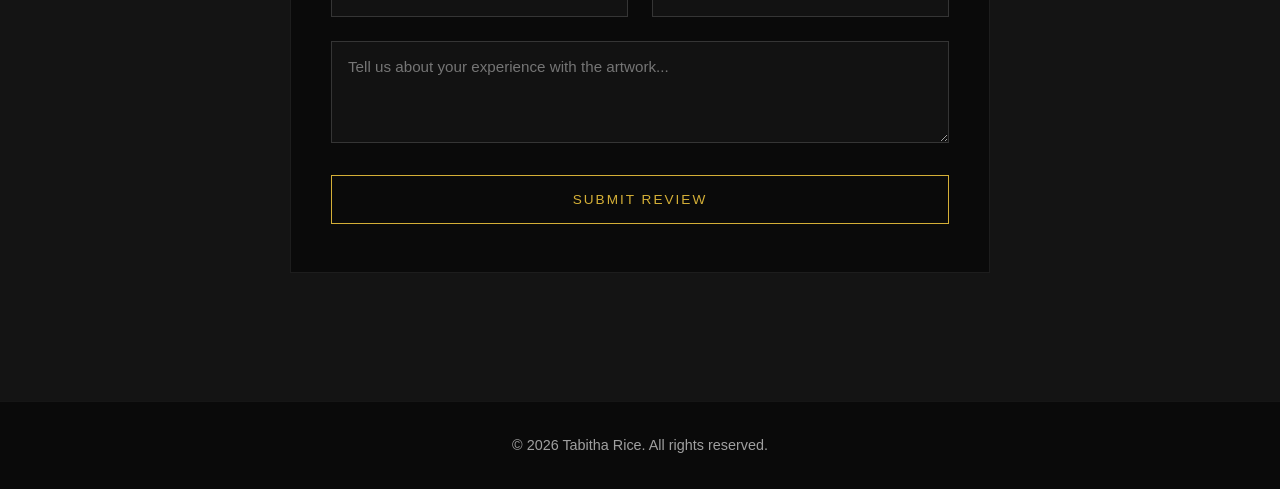
==== commit 1ab150b6: "Upated of new paintings" ====
--- a/index.html
+++ b/index.html
@@ -33,11 +33,12 @@
         <ul class="nav-links">
             <li><a href="#home">Home</a></li>
             <li><a href="#about">About</a></li>
+            <li><a href="#contact">Contact</a></li>
             <li><a href="#gallery">Gallery</a></li>
             <li><a href="#standalone">Stand Alone</a></li>
             <li><a href="#shop">Shop</a></li>
             <li><a href="#prints">Prints</a></li>
-            <li><a href="#contact">Contact</a></li>
+            <li><a href="#testimonials">Reviews</a></li>
         </ul>
     </nav>
 
@@ -69,6 +70,33 @@
         </div>
     </section>
 
+    <!-- Contact Section -->
+    <section id="contact" class="contact-section">
+        <div class="contact-content reveal">
+            <h2 class="section-title">Contact</h2>
+            <p>Interested in acquiring an artwork or a custom commission?</p>
+            <a href="mailto:Riice.tabitha@gmail.com" class="email-link">Riice.tabitha@gmail.com</a>
+            <div class="social-links">
+                <a href="https://www.instagram.com/tabsrice.art?igsh=cGNnMDNpeXY4Y21o" target="_blank"
+                    rel="noopener noreferrer">Instagram</a>
+
+                <a href="https://x.com/tabsriceart?s=21" target="_blank" rel="noopener noreferrer">Twitter</a>
+            </div>
+        </div>
+    </section>
+
+    <!-- Newsletter Section -->
+    <section class="newsletter-section">
+        <div class="newsletter-content reveal">
+            <h2 class="section-title">Collector's List</h2>
+            <p style="color: var(--text-secondary); margin-bottom: 2rem;">Join for early access to new collections and
+                exhibition invitations.</p>
+            <form class="newsletter-form">
+                <input type="email" placeholder="Email Address" required>
+                <button type="submit" class="btn-buy">Subscribe</button>
+            </form>
+        </div>
+    </section>
 
     <!-- Gallery Section -->
     <section id="gallery" class="gallery-section">
@@ -164,6 +192,37 @@
                     <span class="btn-sold">SOLD</span>
                 </div>
             </div>
+            <div class="product-card reveal sold">
+                <img src="assets/africola.jpg" alt="AFRICOLA">
+                <div class="product-info">
+                    <h3>AFRICOLA</h3>
+                    <p class="product-desc">Mixed Media on Plywood panel</p>
+                    <p class="product-desc">1200 x 1200 mm</p>
+                    <p class="price" style="text-decoration: line-through; opacity: 0.5;">$3,800</p>
+                    <span class="btn-sold">SOLD</span>
+                </div>
+            </div>
+            <div class="product-card reveal sold">
+                <img src="assets/two-in-the-pink.jpg" alt="TWO IN THE PINK">
+                <div class="product-info">
+                    <h3>TWO IN THE PINK</h3>
+                    <p class="product-desc">Mixed media on Plywood panel</p>
+                    <p class="product-desc">1200 x 1200 mm</p>
+                    <p class="price" style="text-decoration: line-through; opacity: 0.5;">$3,800</p>
+                    <span class="btn-sold">SOLD</span>
+                </div>
+            </div>
+            <div class="product-card reveal">
+                <img src="assets/blood-and-ice.jpg" alt="BLOOD & ICE">
+                <div class="product-info">
+                    <h3>BLOOD & ICE</h3>
+                    <p class="product-desc">Mixed media on plywood panel</p>
+                    <p class="product-desc">1200 x 1200 mm</p>
+                    <p class="price">$3,500</p>
+                    <a href="mailto:Riice.tabitha@gmail.com?subject=Purchase%20Inquiry:%20BLOOD%20%26%20ICE"
+                        class="btn-buy">Inquire to Buy</a>
+                </div>
+            </div>
         </div>
     </section>
 
@@ -221,31 +280,62 @@
         </div>
     </section>
 
-    <!-- Contact Section -->
-    <section id="contact" class="contact-section">
-        <div class="contact-content reveal">
-            <h2 class="section-title">Contact</h2>
-            <p>Interested in acquiring an artwork or a custom commission?</p>
-            <a href="mailto:Riice.tabitha@gmail.com" class="email-link">Riice.tabitha@gmail.com</a>
-            <div class="social-links">
-                <a href="https://www.instagram.com/tabsrice.art?igsh=cGNnMDNpeXY4Y21o" target="_blank"
-                    rel="noopener noreferrer">Instagram</a>
-
-                <a href="https://x.com/tabsriceart?s=21" target="_blank" rel="noopener noreferrer">Twitter</a>
-            </div>
-        </div>
-    </section>
-
-    <!-- Newsletter Section -->
-    <section class="newsletter-section">
-        <div class="newsletter-content reveal">
-            <h2 class="section-title">Collector's List</h2>
-            <p style="color: var(--text-secondary); margin-bottom: 2rem;">Join for early access to new collections and
-                exhibition invitations.</p>
-            <form class="newsletter-form">
-                <input type="email" placeholder="Email Address" required>
-                <button type="submit" class="btn-buy">Subscribe</button>
+    <!-- Testimonials / Collector Perspectives Section -->
+    <section id="testimonials" class="testimonials-section">
+        <h2 class="section-title reveal">Collector Perspectives</h2>
+        <div class="testimonials-grid">
+            <div class="testimonial-card reveal">
+                <p class="testimonial-quote">"The depth and texture of 'Overstimulus' are even more stunning in person.
+                    It has completely transformed our living space, shifting with the light throughout the day. A truly
+                    remarkable acquisition."</p>
+                <div class="testimonial-author">
+                    <span class="author-name">Sarah M.</span>
+                    <span class="author-location">New York, USA</span>
+                </div>
+            </div>
+            <div class="testimonial-card reveal">
+                <p class="testimonial-quote">"I purchased the limited edition A1 print of 'The Weight Of Quiet'. The
+                    print quality is museum-grade, and the free worldwide shipping was incredibly fast and secure.
+                    Absolutely thrilled."</p>
+                <div class="testimonial-author">
+                    <span class="author-name">Marcus K.</span>
+                    <span class="author-location">Berlin, Germany</span>
+                </div>
+            </div>
+            <div class="testimonial-card reveal">
+                <p class="testimonial-quote">"Tabitha's work is a masterclass in emotional texture. Dealing with her for
+                    the inquiry of 'Fractured light' was seamless. Her art speaks to the senses in a way few other
+                    abstract works do."</p>
+                <div class="testimonial-author">
+                    <span class="author-name">Elena R.</span>
+                    <span class="author-location">Sydney, Australia</span>
+                </div>
+            </div>
+        </div>
+
+        <!-- Review Submission Form -->
+        <div class="review-form-wrapper reveal">
+            <h3 class="review-form-title">Share Your Experience</h3>
+            <p class="review-form-subtitle">Purchased an artwork? We'd love to hear from you.</p>
+            <form id="review-form" class="review-form" action="https://formspree.io/f/maqzoepn" method="POST">
+                <div class="form-row">
+                    <div class="form-group">
+                        <input type="text" name="name" id="reviewer-name" placeholder="Your Name" required>
+                    </div>
+                    <div class="form-group">
+                        <input type="text" name="location" id="reviewer-location" placeholder="City, Country">
+                    </div>
+                </div>
+                <div class="form-group">
+                    <textarea name="review" id="reviewer-text" rows="4"
+                        placeholder="Tell us about your experience with the artwork..." required></textarea>
+                </div>
+                <button type="submit" class="btn-submit-review">Submit Review</button>
             </form>
+            <div id="review-success" class="review-success" style="display: none;">
+                <span class="success-icon">✓</span>
+                <p>Thank you for sharing your experience! Your review has been received.</p>
+            </div>
         </div>
     </section>
 
--- a/style.css
+++ b/style.css
@@ -615,225 +615,6 @@
 }
 
 /* =========================================
-   Testimonials
-   ========================================= */
-.testimonials-section {
-    padding: 8rem 5%;
-    background-color: var(--bg-color);
-}
-
-.testimonials-grid {
-    display: grid;
-    grid-template-columns: repeat(auto-fit, minmax(300px, 1fr));
-    gap: 2.5rem;
-    max-width: 1200px;
-    margin: 0 auto;
-}
-
-.testimonial-card {
-    background-color: var(--surface-color);
-    border: 1px solid rgba(255, 255, 255, 0.05);
-    padding: 3rem 2.5rem;
-    display: flex;
-    flex-direction: column;
-    justify-content: space-between;
-    transition: transform var(--transition-fast), border-color var(--transition-fast), box-shadow var(--transition-fast);
-}
-
-.testimonial-card:hover {
-    transform: translateY(-8px);
-    border-color: rgba(212, 175, 55, 0.3);
-    box-shadow: 0 10px 30px rgba(0, 0, 0, 0.5);
-}
-
-.testimonial-stars {
-    color: var(--accent-color);
-    font-size: 1.1rem;
-    margin-bottom: 1.5rem;
-    letter-spacing: 2px;
-}
-
-.testimonial-quote {
-    font-size: 1.05rem;
-    line-height: 1.8;
-    color: var(--text-primary);
-    font-style: italic;
-    margin-bottom: 2rem;
-}
-
-.testimonial-author {
-    display: flex;
-    flex-direction: column;
-    gap: 0.2rem;
-}
-
-.author-name {
-    font-family: var(--font-heading);
-    font-size: 1.3rem;
-    color: var(--text-primary);
-}
-
-.author-location {
-    font-size: 0.8rem;
-    color: var(--text-secondary);
-    text-transform: uppercase;
-    letter-spacing: 1px;
-}
-
-/* =========================================
-   Review Submission Form
-   ========================================= */
-.review-form-wrapper {
-    max-width: 700px;
-    margin: 5rem auto 0;
-    background-color: var(--surface-color);
-    border: 1px solid rgba(255, 255, 255, 0.05);
-    padding: 3rem 2.5rem;
-    text-align: center;
-}
-
-.review-form-title {
-    font-size: 2rem;
-    margin-bottom: 0.5rem;
-    color: var(--text-primary);
-}
-
-.review-form-subtitle {
-    font-size: 0.95rem;
-    color: var(--text-secondary);
-    margin-bottom: 2.5rem;
-}
-
-.review-form .form-row {
-    display: grid;
-    grid-template-columns: 1fr 1fr;
-    gap: 1.5rem;
-}
-
-@media (max-width: 600px) {
-    .review-form .form-row {
-        grid-template-columns: 1fr;
-    }
-}
-
-.review-form .form-group {
-    margin-bottom: 1.5rem;
-    text-align: left;
-}
-
-.review-form input[type="text"],
-.review-form textarea {
-    width: 100%;
-    background: transparent;
-    border: none;
-    border-bottom: 1px solid rgba(255, 255, 255, 0.15);
-    color: var(--text-primary);
-    padding: 0.8rem 0;
-    font-family: var(--font-body);
-    font-size: 1rem;
-    outline: none;
-    transition: border-color 0.3s ease;
-    resize: none;
-}
-
-.review-form input[type="text"]:focus,
-.review-form textarea:focus {
-    border-color: var(--accent-color);
-}
-
-.review-form textarea {
-    border: 1px solid rgba(255, 255, 255, 0.15);
-    padding: 1rem;
-    margin-top: 0.5rem;
-    line-height: 1.6;
-}
-
-.review-form textarea:focus {
-    border-color: var(--accent-color);
-}
-
-.star-rating-label {
-    font-size: 0.8rem;
-    text-transform: uppercase;
-    letter-spacing: 1.5px;
-    color: var(--text-secondary);
-    display: block;
-    margin-bottom: 0.5rem;
-}
-
-.star-rating {
-    display: flex;
-    gap: 0.3rem;
-}
-
-.star-rating .star {
-    font-size: 1.8rem;
-    color: rgba(255, 255, 255, 0.15);
-    cursor: pointer;
-    transition: color 0.2s ease, transform 0.2s ease;
-    user-select: none;
-}
-
-.star-rating .star.active {
-    color: var(--accent-color);
-}
-
-.star-rating .star.hover {
-    color: var(--accent-color);
-    transform: scale(1.15);
-}
-
-.btn-submit-review {
-    display: inline-block;
-    padding: 0.9rem 2.5rem;
-    background-color: transparent;
-    border: 1px solid var(--accent-color);
-    color: var(--accent-color);
-    text-transform: uppercase;
-    letter-spacing: 1.5px;
-    font-size: 0.85rem;
-    font-family: var(--font-body);
-    cursor: pointer;
-    transition: all 0.3s ease;
-    margin-top: 0.5rem;
-}
-
-.btn-submit-review:hover {
-    background-color: var(--accent-color);
-    color: var(--bg-color);
-}
-
-.btn-submit-review:disabled {
-    opacity: 0.5;
-    cursor: not-allowed;
-}
-
-.review-success {
-    text-align: center;
-    padding: 2rem 0;
-    animation: fadeUp 0.6s ease forwards;
-}
-
-.review-success .success-icon {
-    display: inline-flex;
-    align-items: center;
-    justify-content: center;
-    width: 50px;
-    height: 50px;
-    border-radius: 50%;
-    border: 2px solid var(--accent-color);
-    color: var(--accent-color);
-    font-size: 1.5rem;
-    margin-bottom: 1rem;
-}
-
-.review-success p {
-    color: var(--text-secondary);
-    font-size: 1.05rem;
-    line-height: 1.6;
-}
-
-/* =========================================
    Lightbox
    ========================================= */
 .lightbox {
@@ -915,6 +696,147 @@
     transform: translateY(0);
 }
 
+/* =========================================
+   Testimonials / Collector Perspectives
+   ========================================= */
+.testimonials-section {
+    padding: 8rem 5%;
+    background-color: var(--surface-color);
+}
+
+.testimonials-grid {
+    display: grid;
+    grid-template-columns: repeat(auto-fit, minmax(300px, 1fr));
+    gap: 2.5rem;
+    max-width: 1200px;
+    margin: 0 auto 5rem;
+}
+
+.testimonial-card {
+    background-color: var(--bg-color);
+    padding: 2.5rem;
+    border: 1px solid rgba(255, 255, 255, 0.05);
+    display: flex;
+    flex-direction: column;
+    justify-content: space-between;
+    transition: transform var(--transition-fast), border-color var(--transition-fast);
+}
+
+.testimonial-card:hover {
+    transform: translateY(-5px);
+    border-color: rgba(212, 175, 55, 0.3);
+}
+
+.testimonial-quote {
+    font-family: var(--font-heading);
+    font-size: 1.25rem;
+    line-height: 1.6;
+    color: var(--text-primary);
+    margin-bottom: 2rem;
+    font-style: italic;
+}
+
+.testimonial-author {
+    display: flex;
+    flex-direction: column;
+}
+
+.author-name {
+    color: var(--accent-color);
+    font-weight: 500;
+    font-size: 0.95rem;
+}
+
+.author-location {
+    color: var(--text-secondary);
+    font-size: 0.85rem;
+}
+
+/* Review Submission Form */
+.review-form-wrapper {
+    max-width: 700px;
+    margin: 0 auto;
+    background-color: var(--bg-color);
+    padding: 3rem 2.5rem;
+    border: 1px solid rgba(255, 255, 255, 0.08);
+    text-align: center;
+}
+
+.review-form-title {
+    font-size: 2rem;
+    margin-bottom: 0.5rem;
+}
+
+.review-form-subtitle {
+    color: var(--text-secondary);
+    font-size: 0.95rem;
+    margin-bottom: 2rem;
+}
+
+.review-form .form-row {
+    display: grid;
+    grid-template-columns: 1fr 1fr;
+    gap: 1.5rem;
+}
+
+@media (max-width: 600px) {
+    .review-form .form-row {
+        grid-template-columns: 1fr;
+    }
+}
+
+.review-form .form-group {
+    margin-bottom: 1.5rem;
+}
+
+.review-form input,
+.review-form textarea {
+    width: 100%;
+    background: rgba(255, 255, 255, 0.03);
+    border: 1px solid rgba(255, 255, 255, 0.15);
+    color: var(--text-primary);
+    padding: 1rem;
+    font-family: var(--font-body);
+    font-size: 0.95rem;
+    outline: none;
+    transition: border-color 0.3s ease;
+}
+
+.review-form input:focus,
+.review-form textarea:focus {
+    border-color: var(--accent-color);
+}
+
+.btn-submit-review {
+    display: inline-block;
+    width: 100%;
+    padding: 1rem 2rem;
+    background-color: transparent;
+    border: 1px solid var(--accent-color);
+    color: var(--accent-color);
+    text-transform: uppercase;
+    letter-spacing: 2px;
+    font-size: 0.85rem;
+    transition: all 0.3s ease;
+    cursor: pointer;
+}
+
+.btn-submit-review:hover {
+    background-color: var(--accent-color);
+    color: var(--bg-color);
+}
+
+.review-success {
+    padding: 2rem;
+    color: var(--accent-color);
+}
+
+.review-success .success-icon {
+    font-size: 2.5rem;
+    display: block;
+    margin-bottom: 1rem;
+}
+
 /* Responsive */
 @media (max-width: 768px) {
     .hero h1 { font-size: 4rem; }
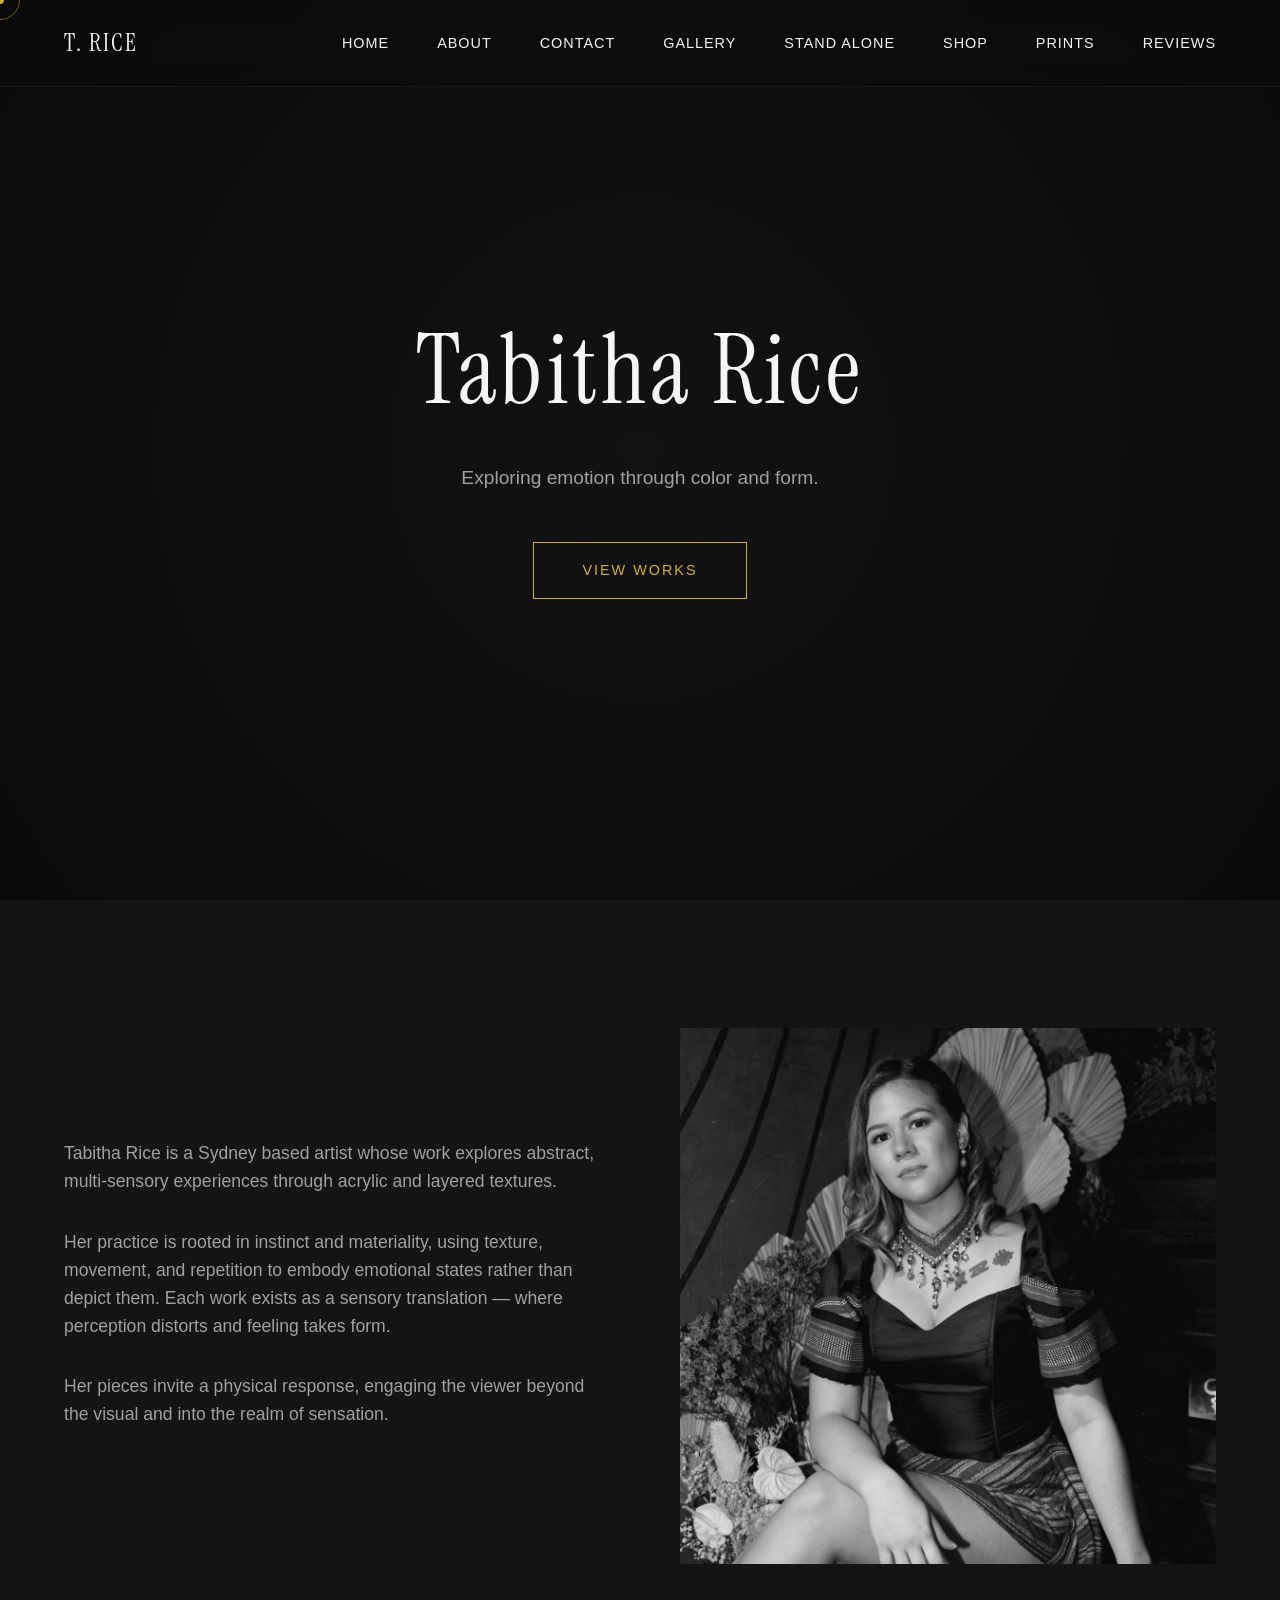
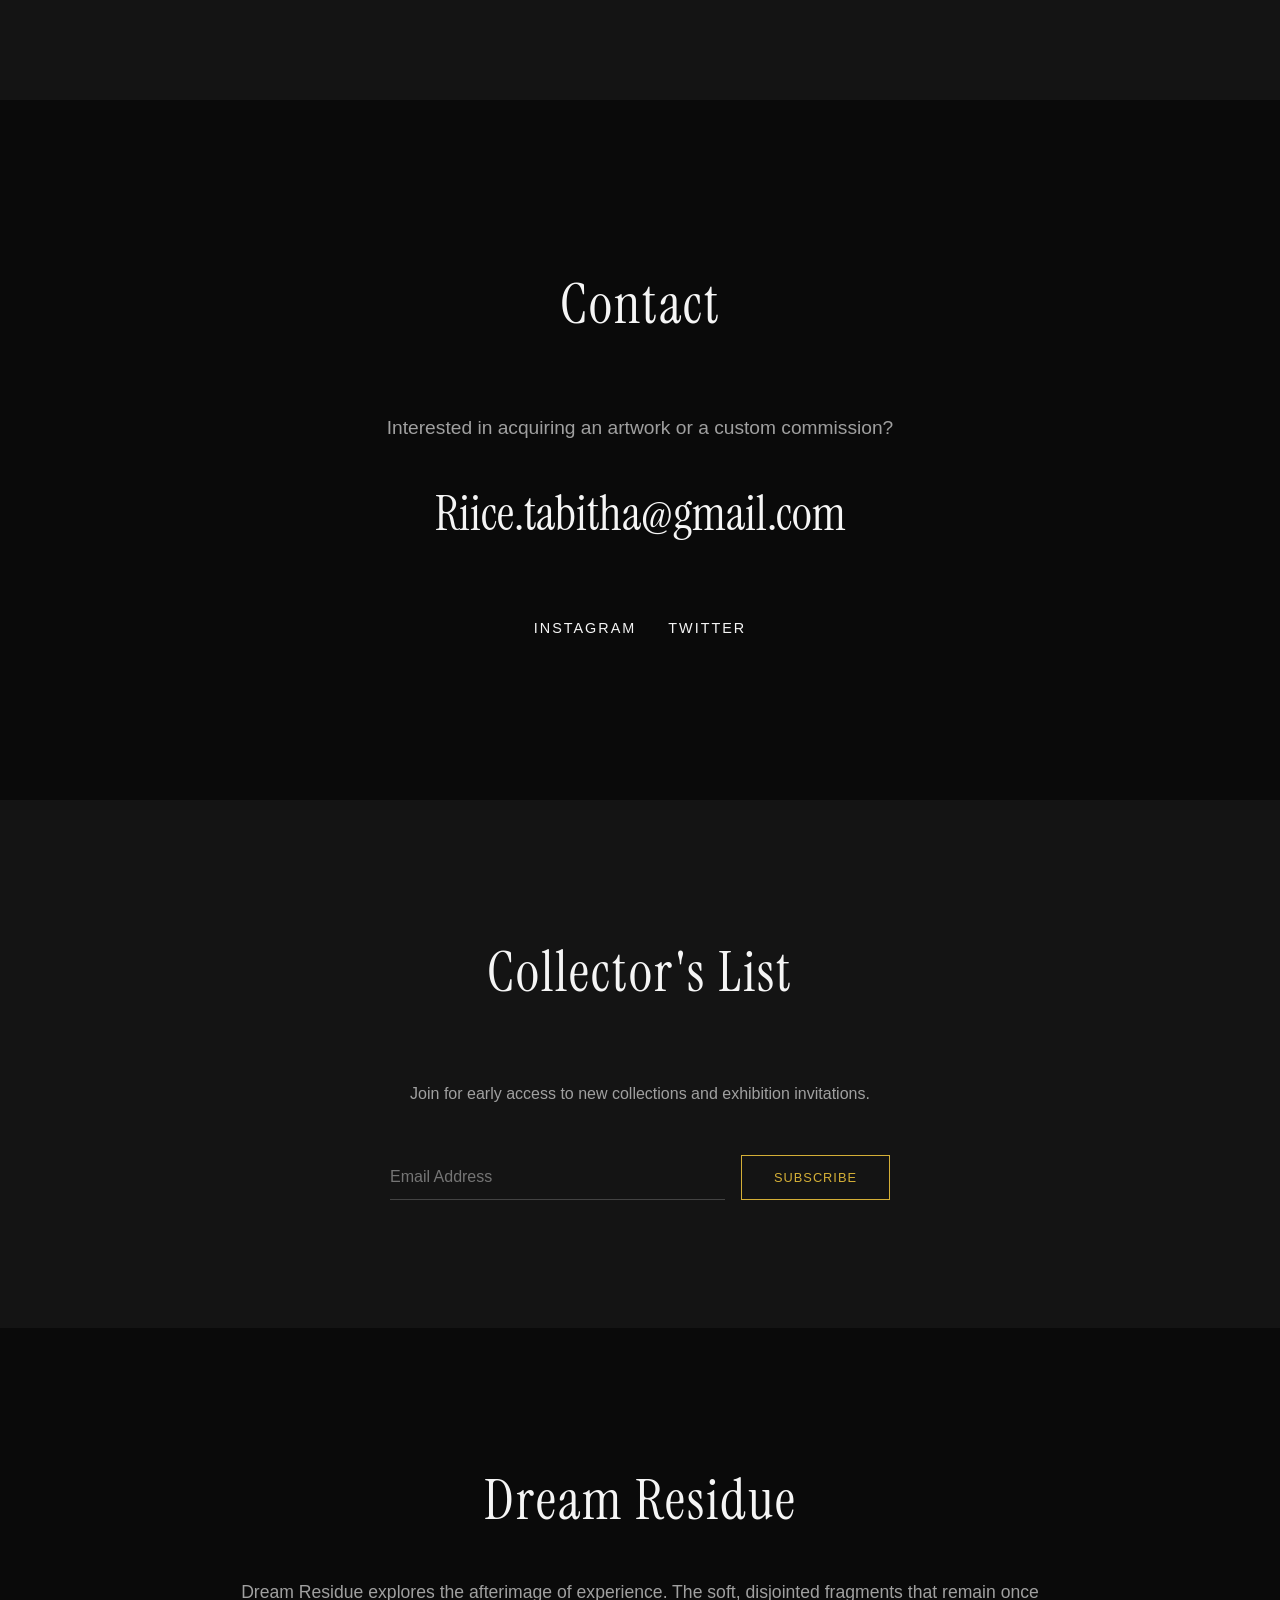
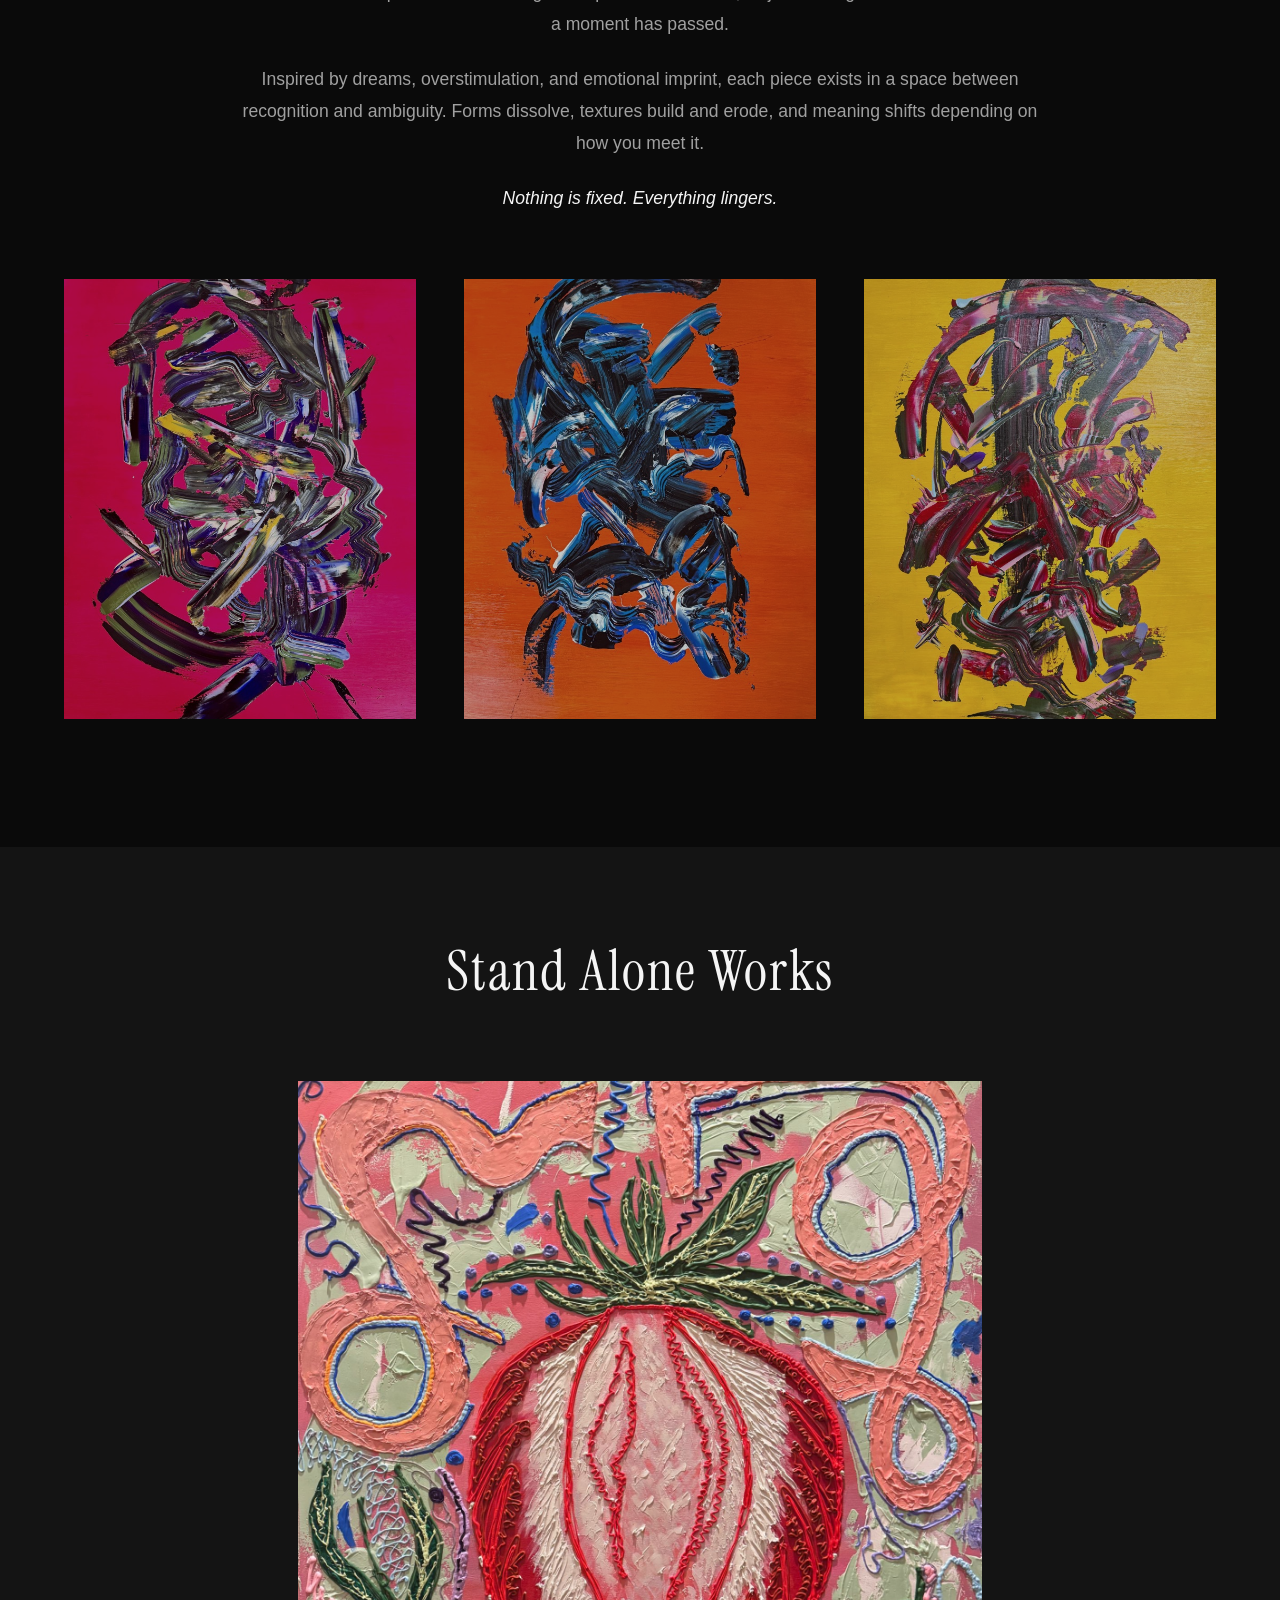
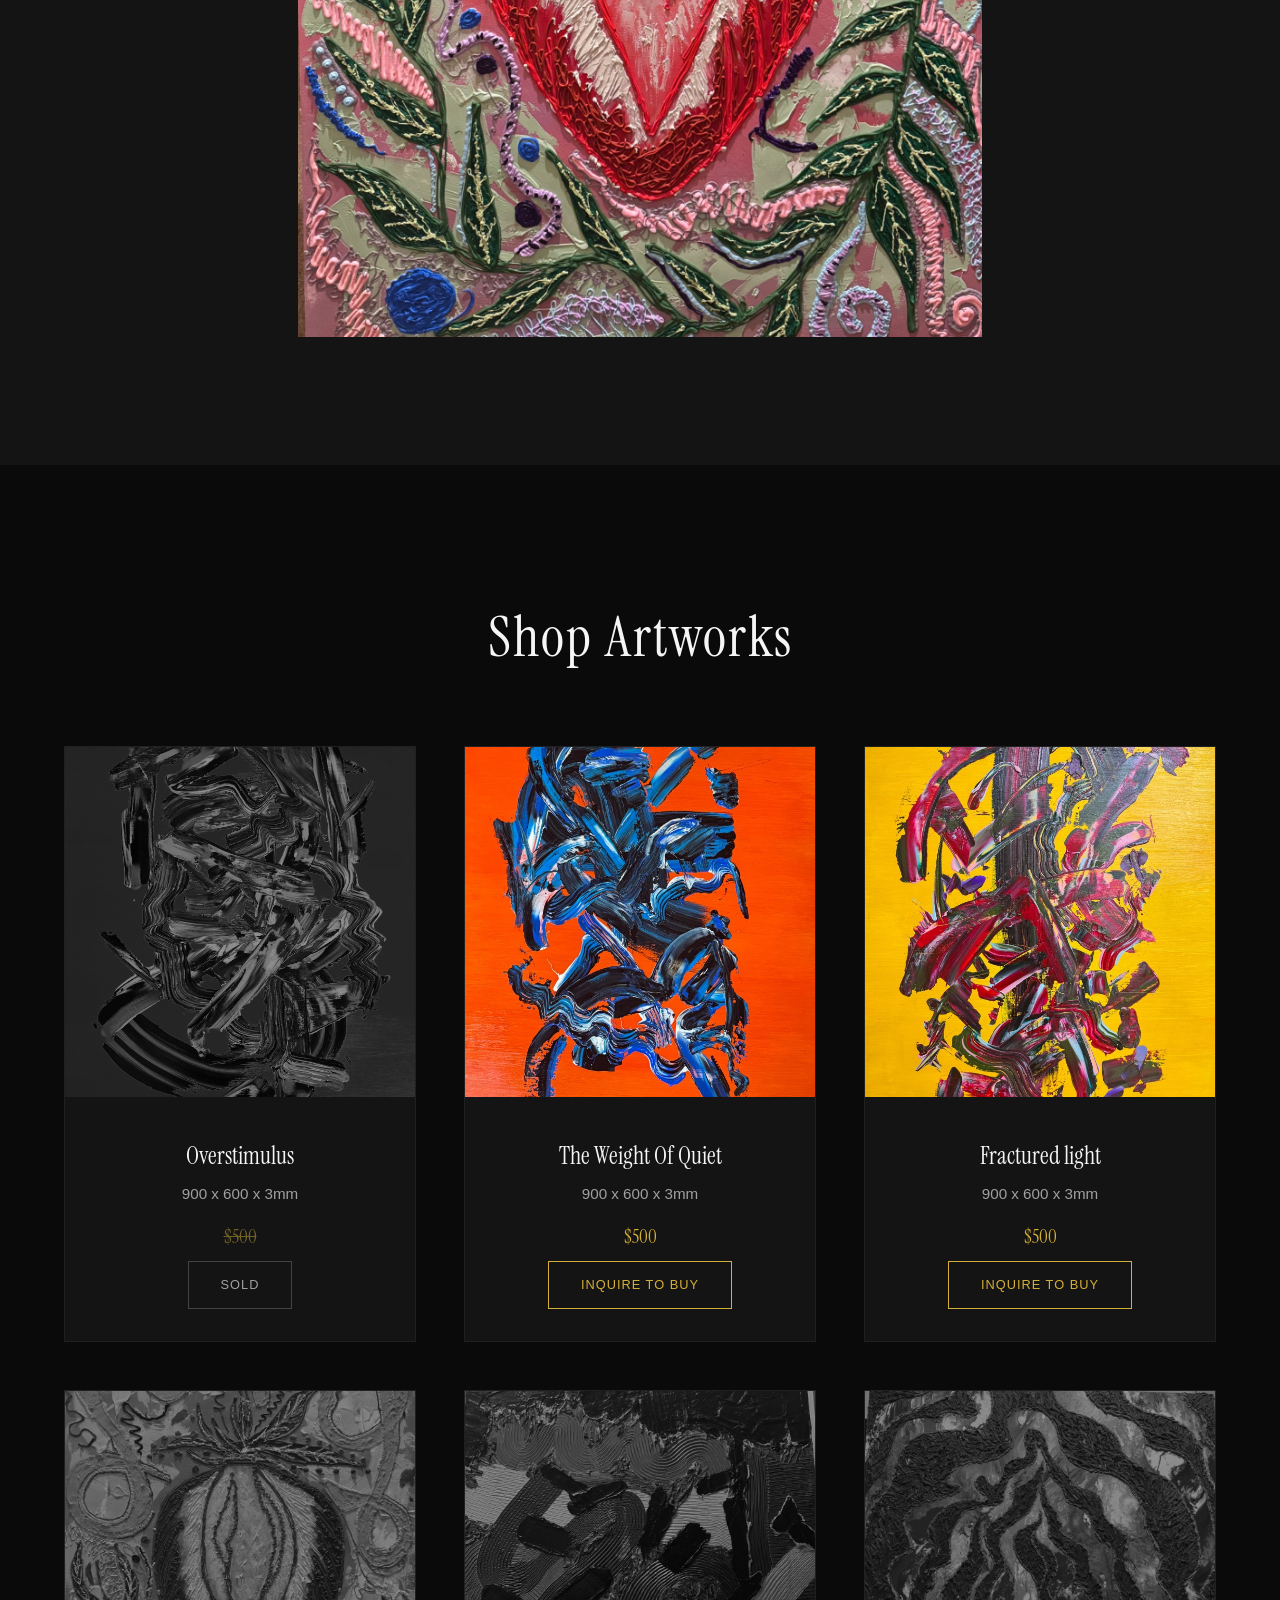
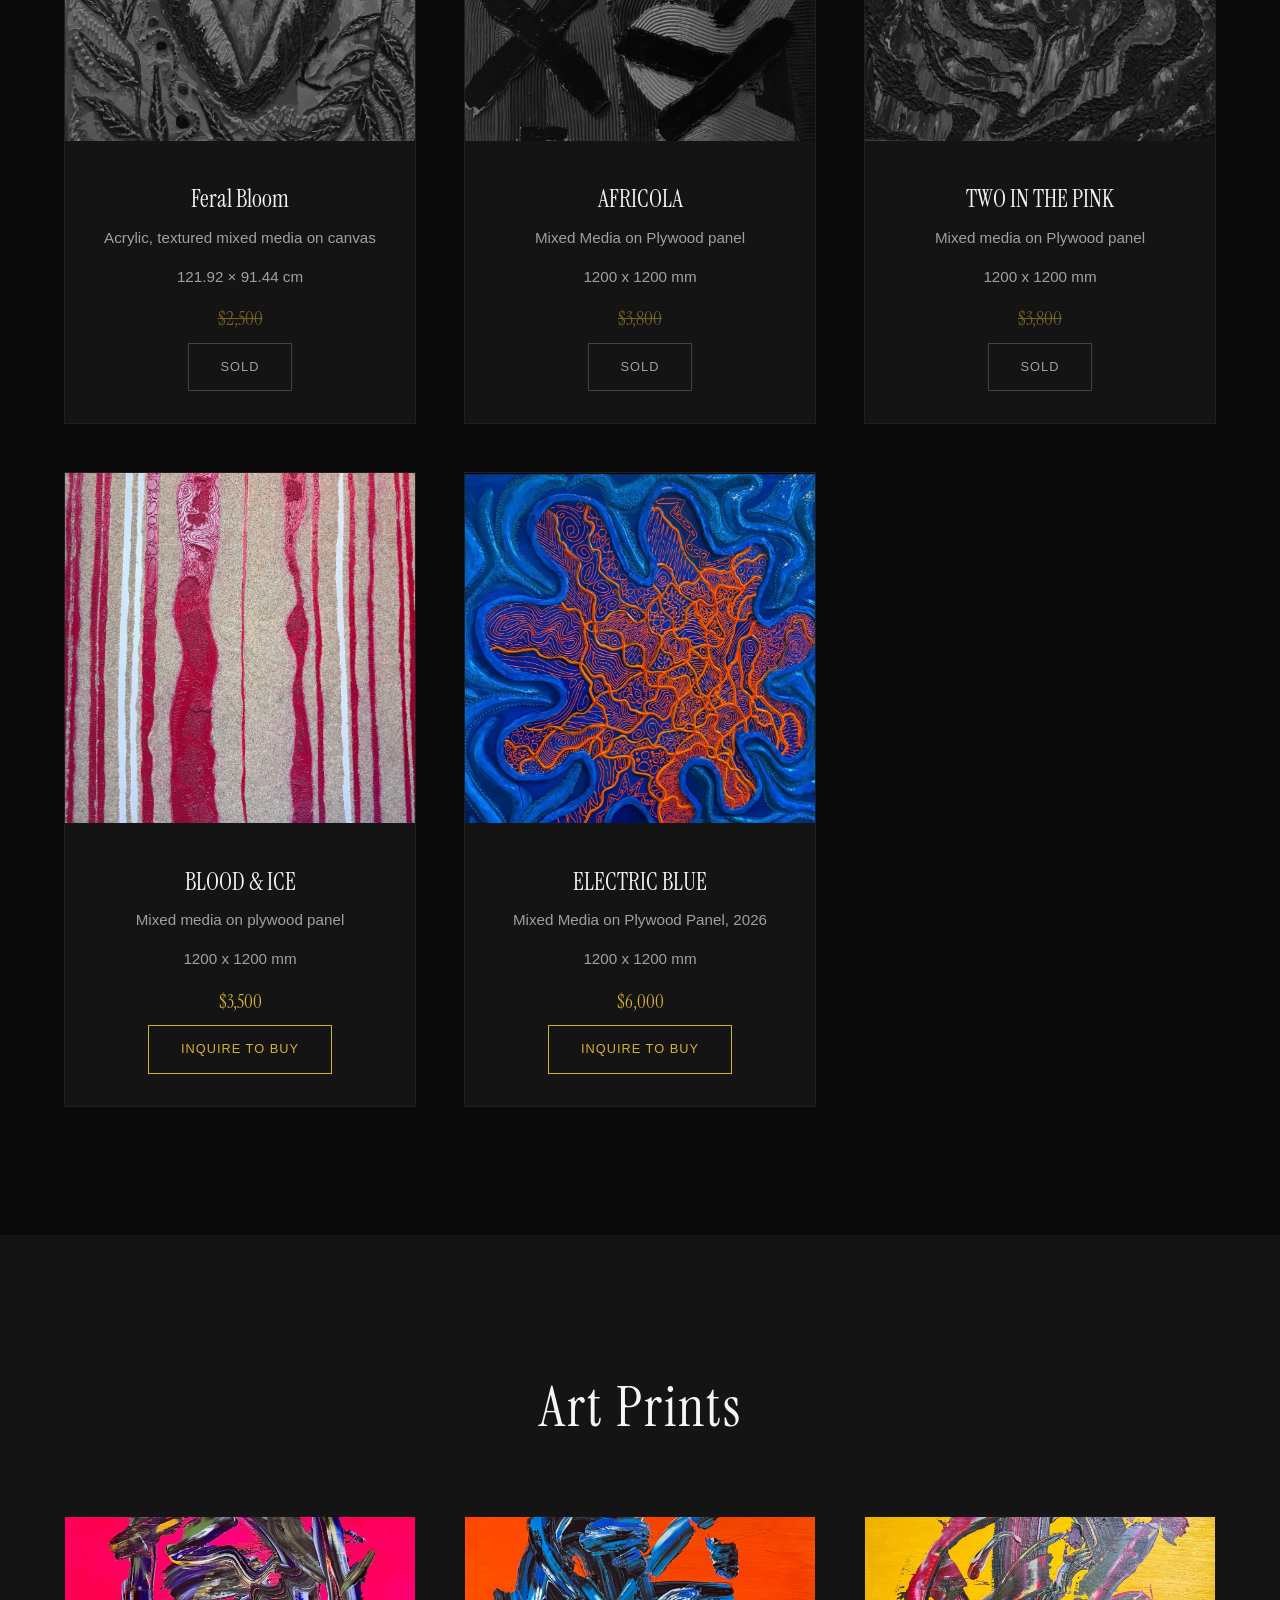
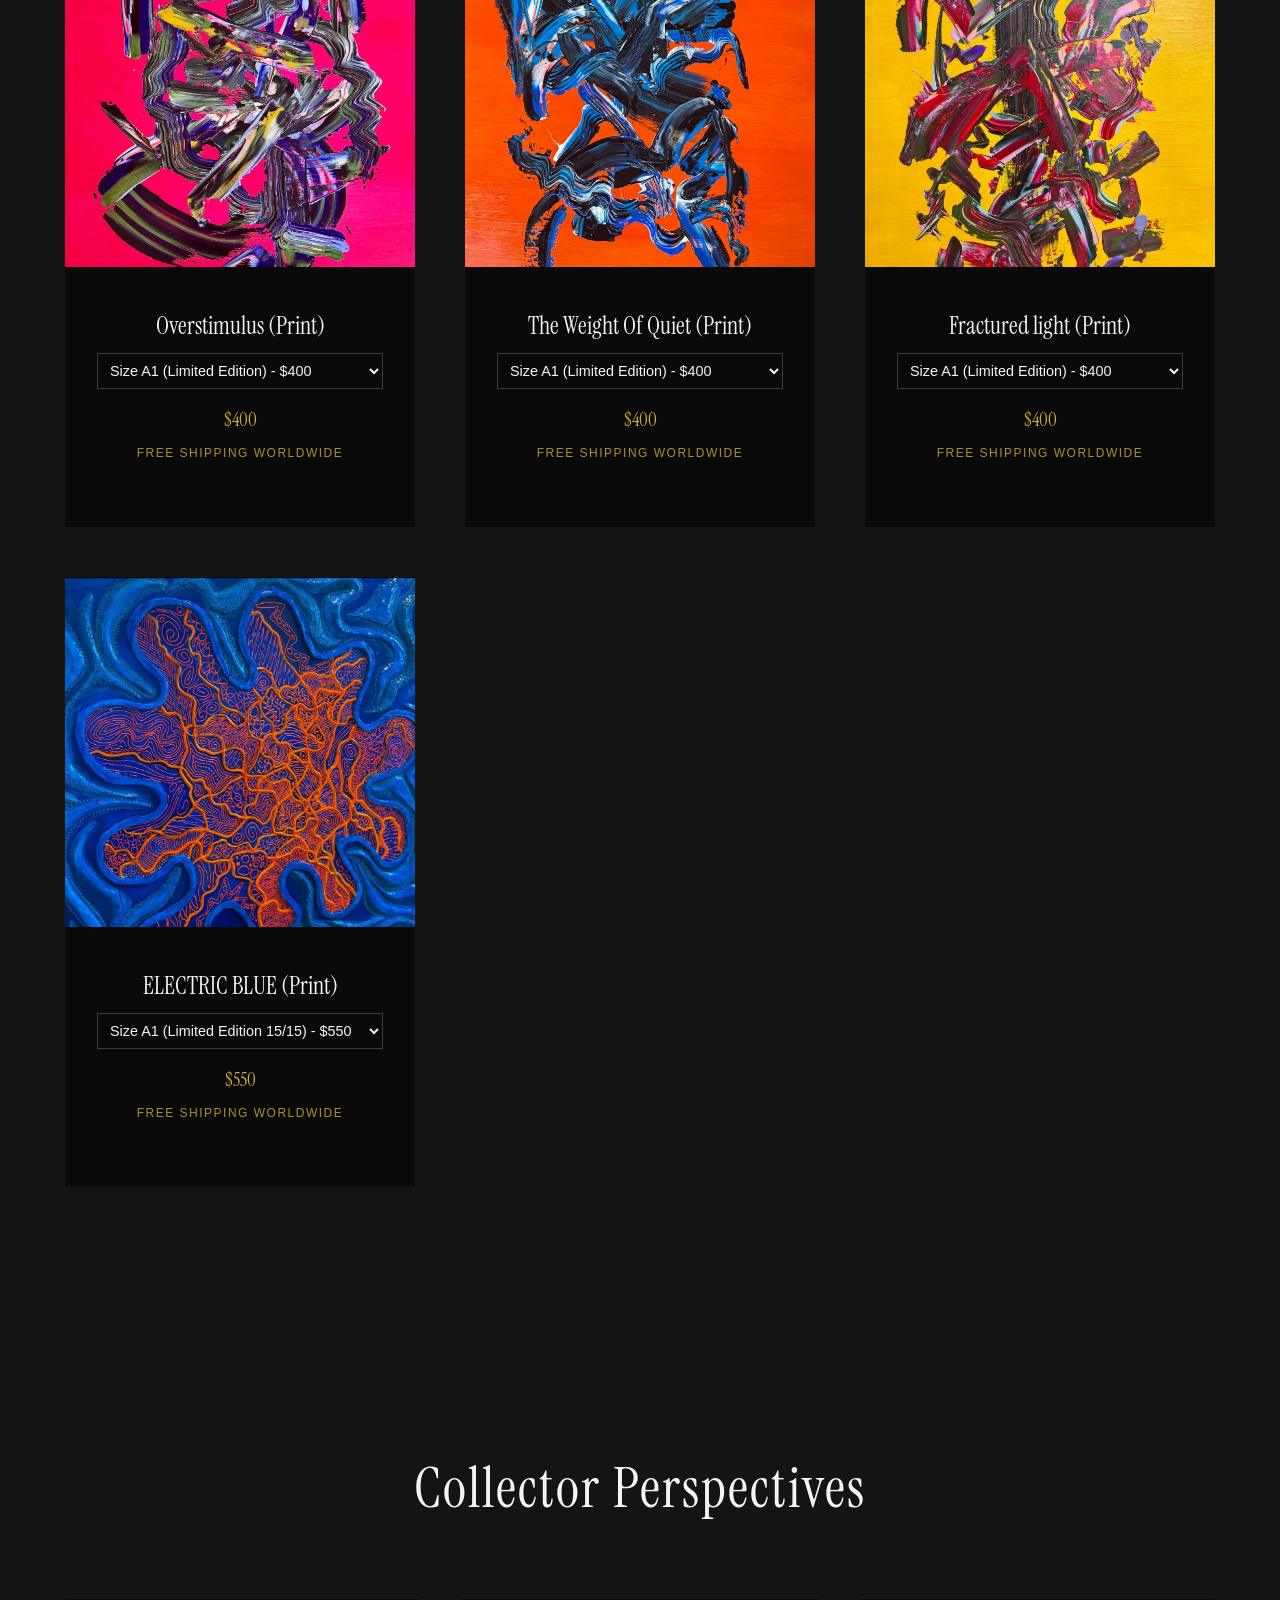
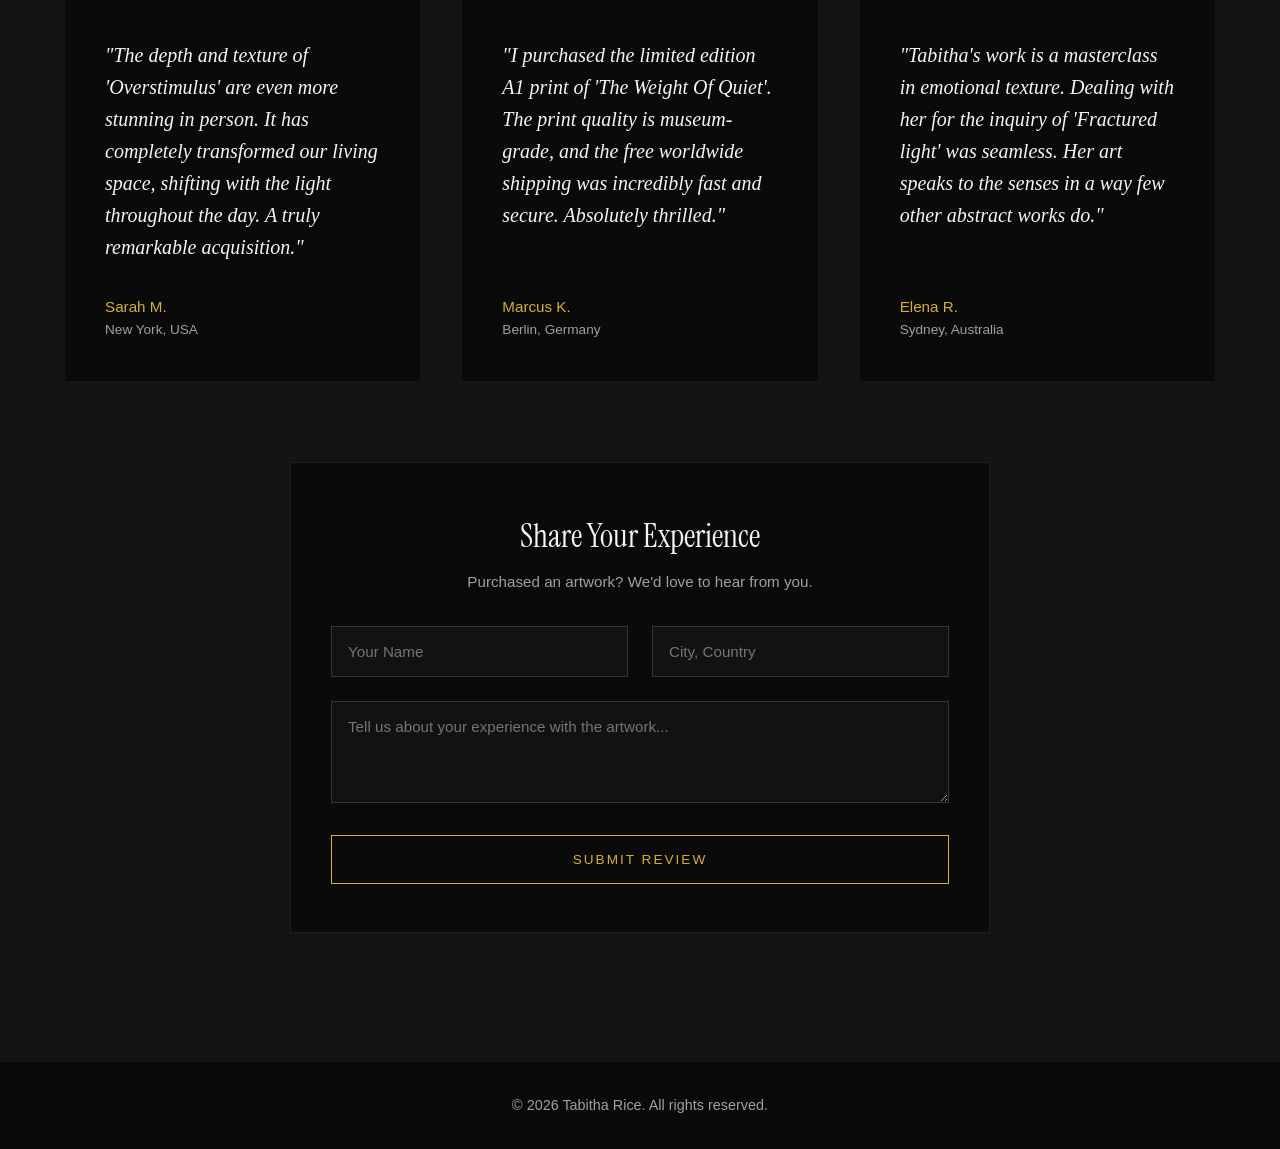
==== commit 32b939fc: "New Print" ====
--- a/index.html
+++ b/index.html
@@ -223,6 +223,17 @@
                         class="btn-buy">Inquire to Buy</a>
                 </div>
             </div>
+            <div class="product-card reveal">
+                <img src="assets/electric-blue.jpg" alt="ELECTRIC BLUE">
+                <div class="product-info">
+                    <h3>ELECTRIC BLUE</h3>
+                    <p class="product-desc">Mixed Media on Plywood Panel, 2026</p>
+                    <p class="product-desc">1200 x 1200 mm</p>
+                    <p class="price">$6,000</p>
+                    <a href="mailto:Riice.tabitha@gmail.com?subject=Purchase%20Inquiry:%20ELECTRIC%20BLUE"
+                        class="btn-buy">Inquire to Buy</a>
+                </div>
+            </div>
         </div>
     </section>
 
@@ -275,6 +286,21 @@
                     <p class="price">$400</p>
                     <p class="shipping-notice">Free Shipping Worldwide</p>
                     <div id="paypal-button-container-3" class="paypal-container"></div>
+                </div>
+            </div>
+            <div class="product-card reveal" style="background-color: var(--bg-color);">
+                <img src="assets/electric-blue.jpg" alt="ELECTRIC BLUE Print">
+                <div class="product-info">
+                    <h3>ELECTRIC BLUE (Print)</h3>
+                    <select class="size-selector" data-print-name="ELECTRIC BLUE Print">
+                        <option value="A4" data-price="100">Size A4 - $100</option>
+                        <option value="A3" data-price="180">Size A3 - $180</option>
+                        <option value="A2" data-price="280">Size A2 - $280</option>
+                        <option value="A1" data-price="550" selected>Size A1 (Limited Edition 15/15) - $550</option>
+                    </select>
+                    <p class="price">$550</p>
+                    <p class="shipping-notice">Free Shipping Worldwide</p>
+                    <div id="paypal-button-container-4" class="paypal-container"></div>
                 </div>
             </div>
         </div>
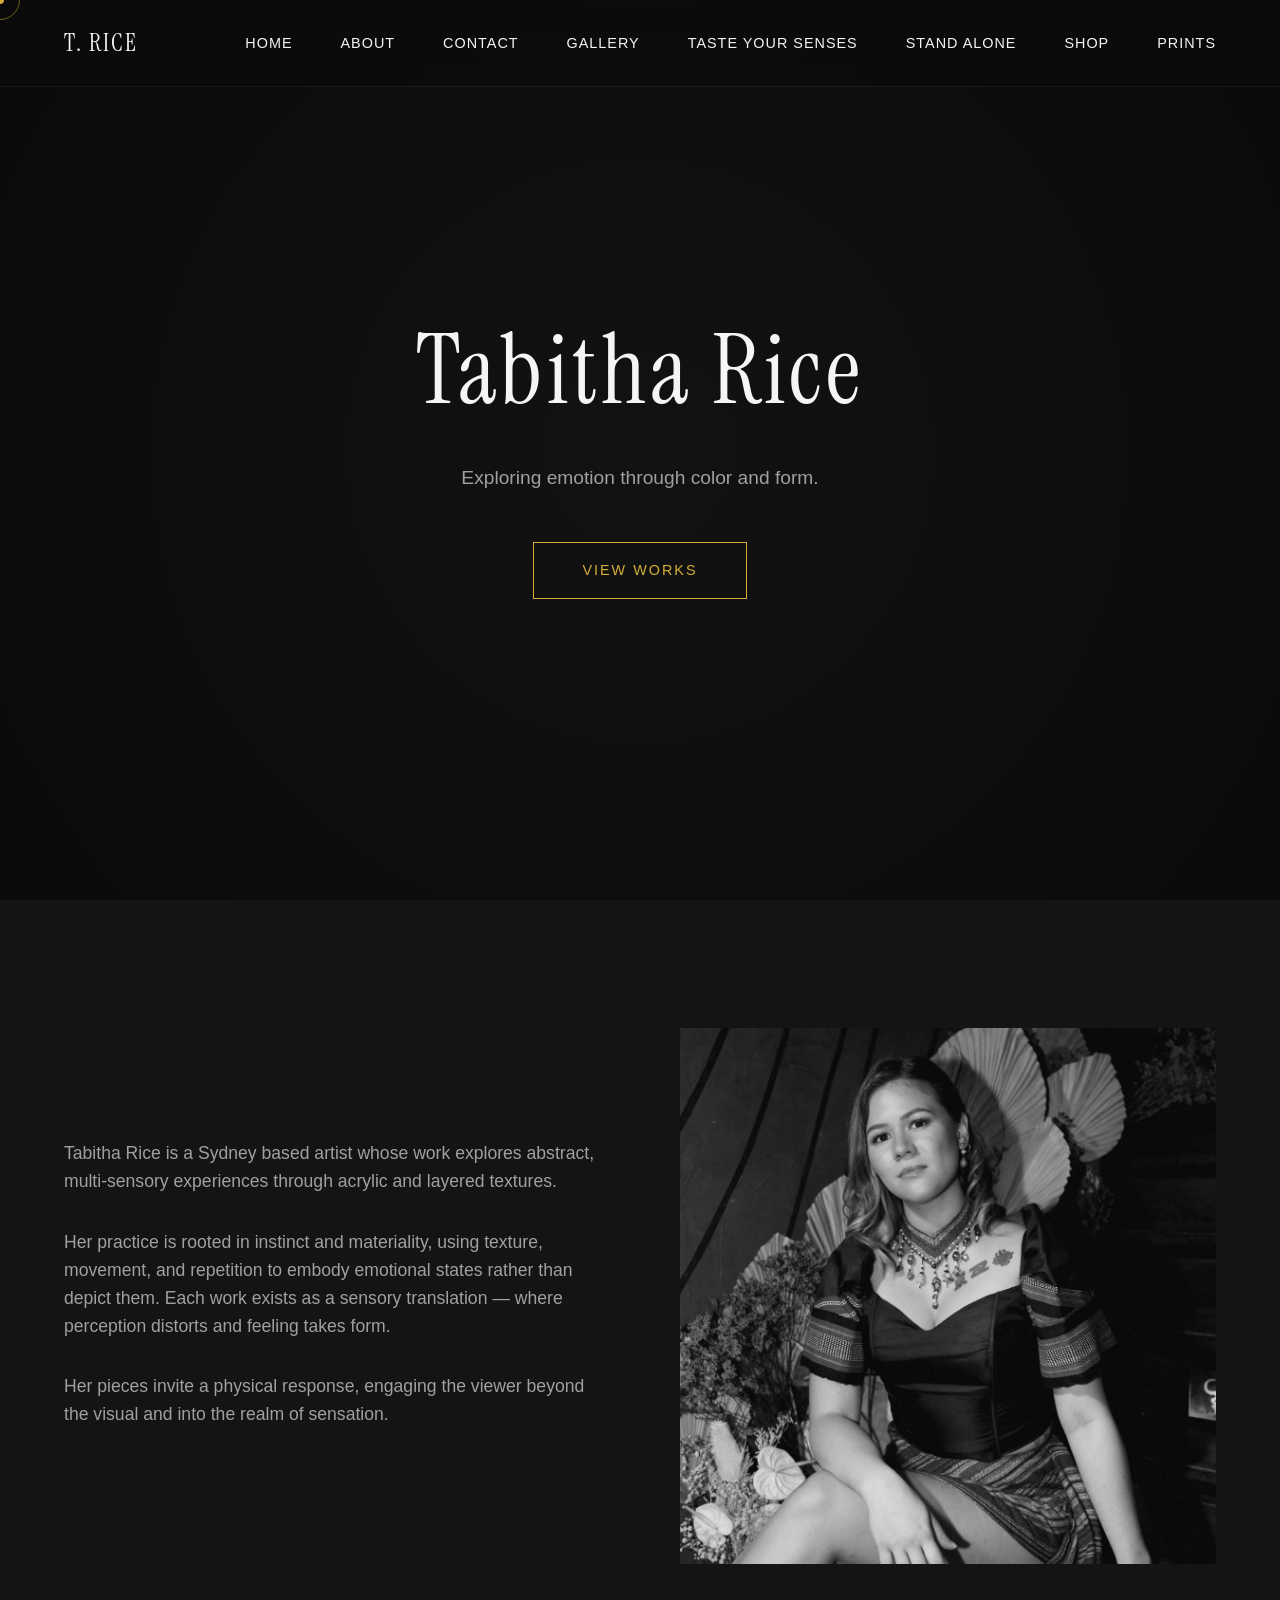
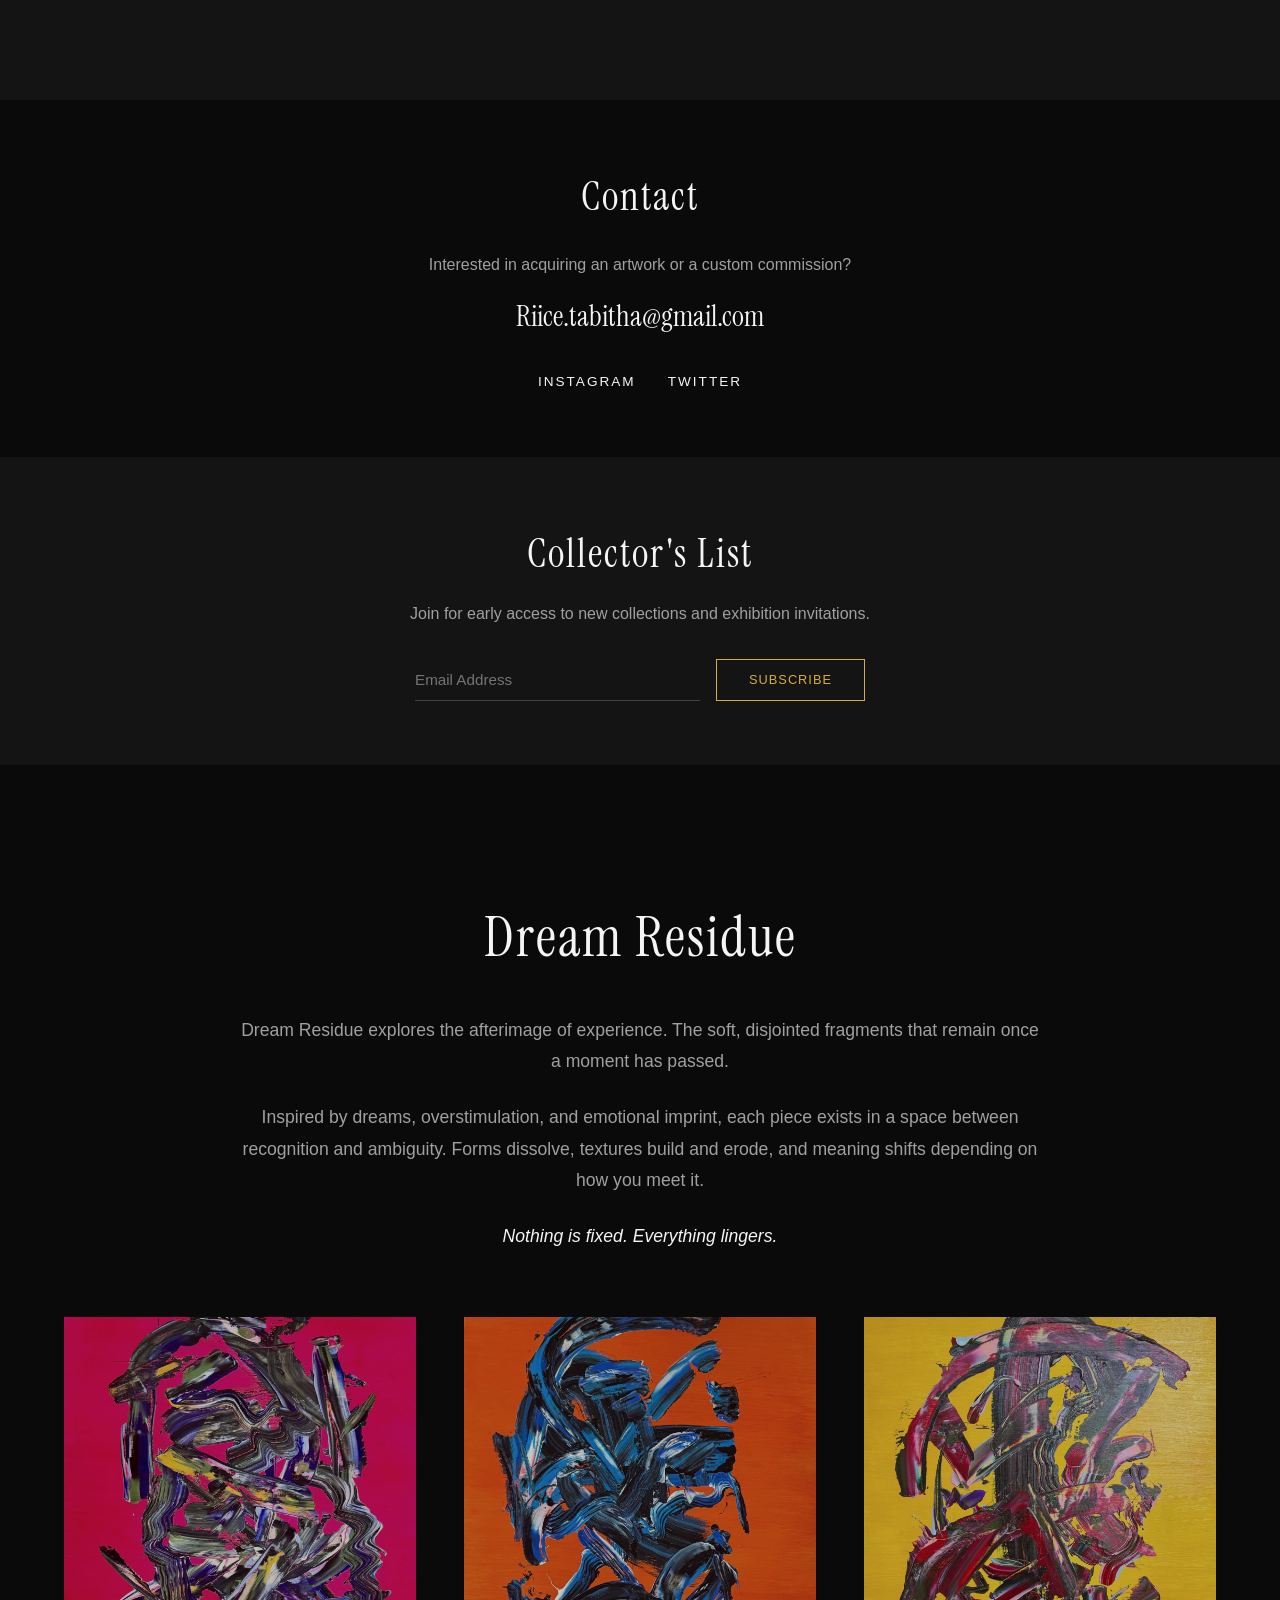
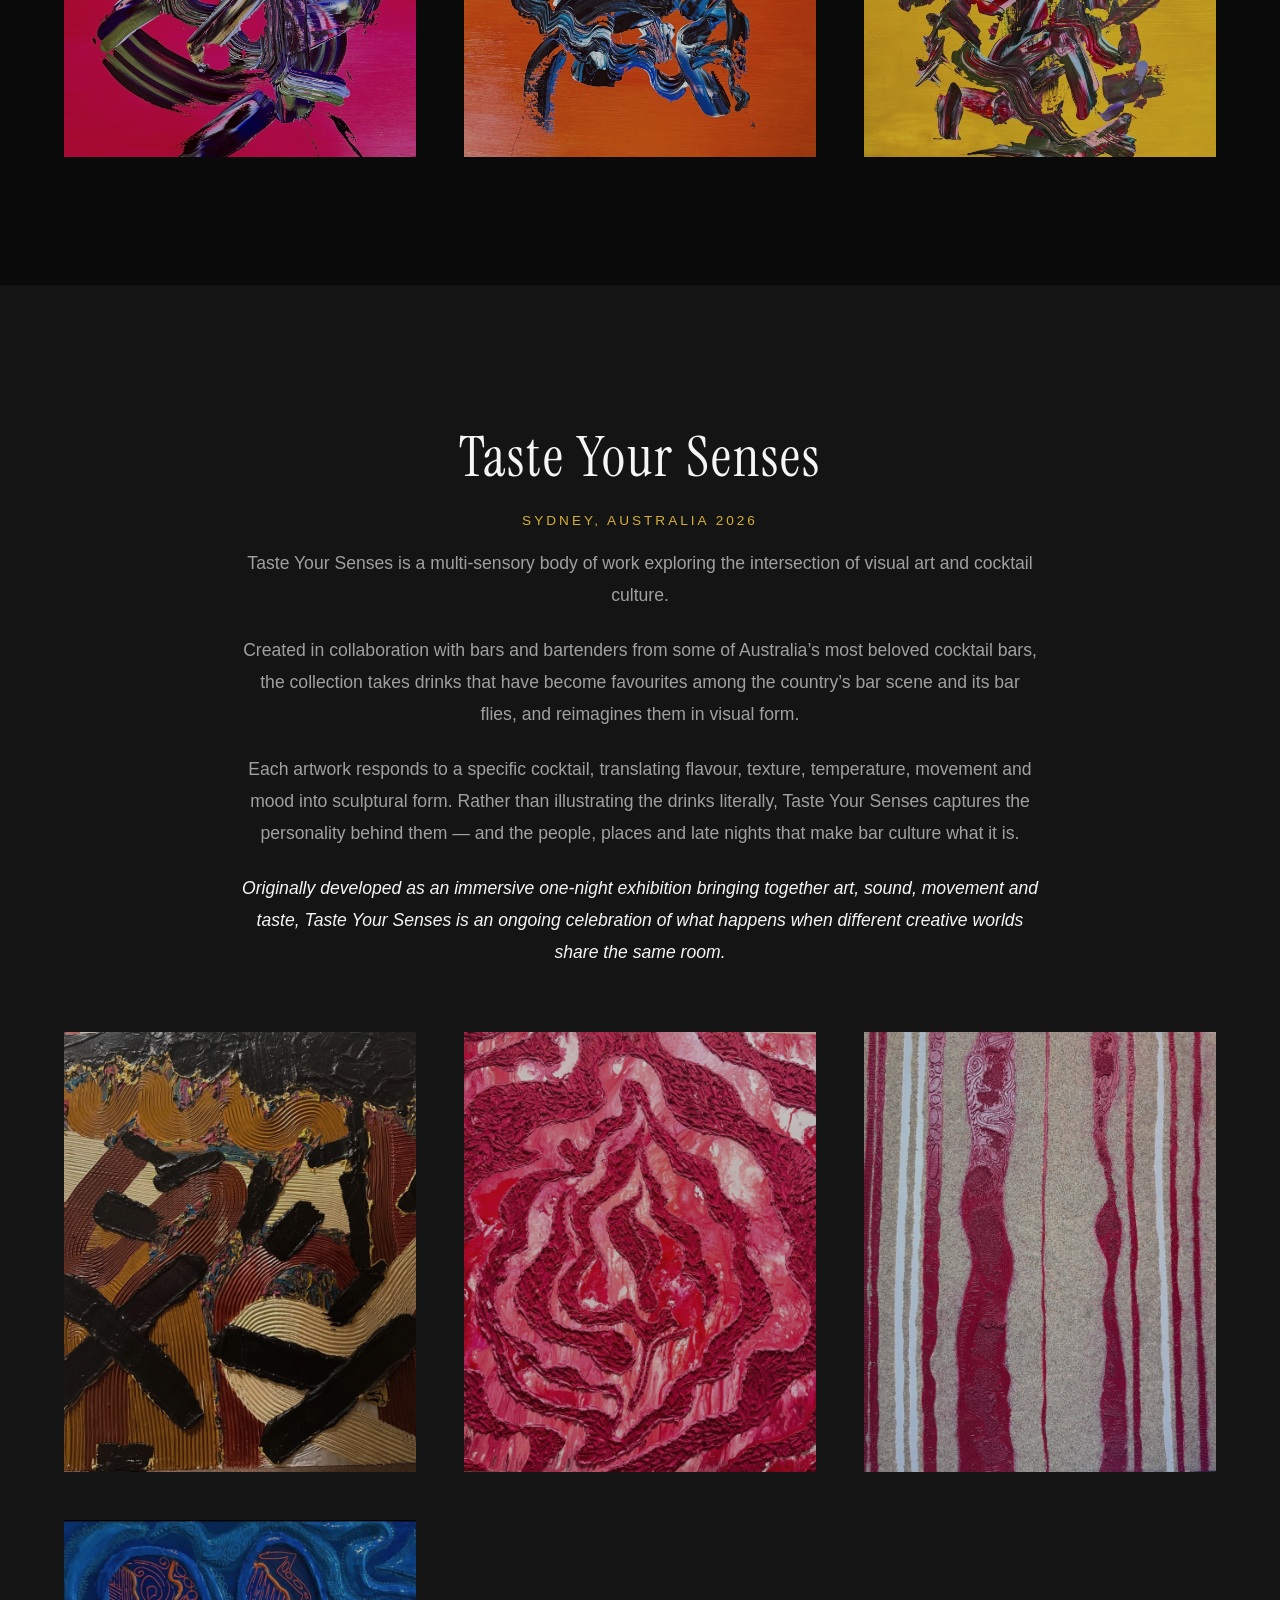
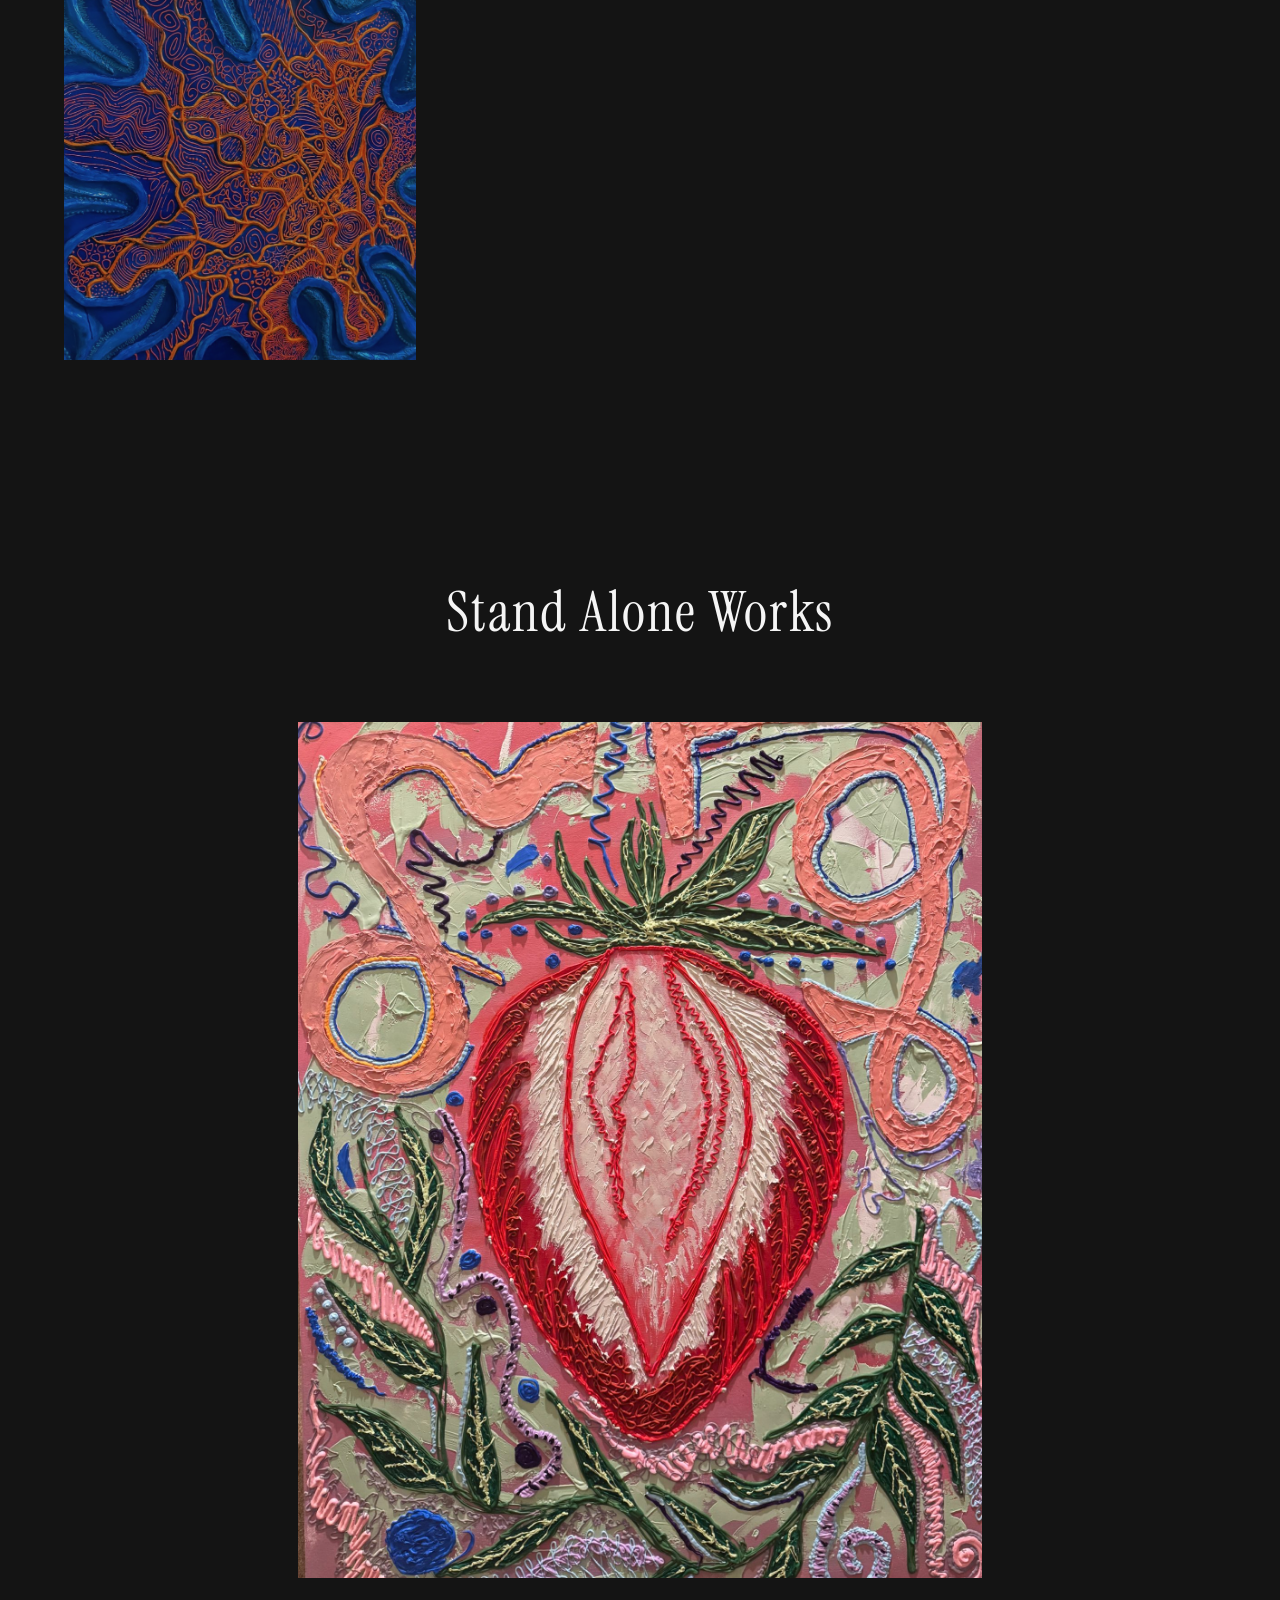
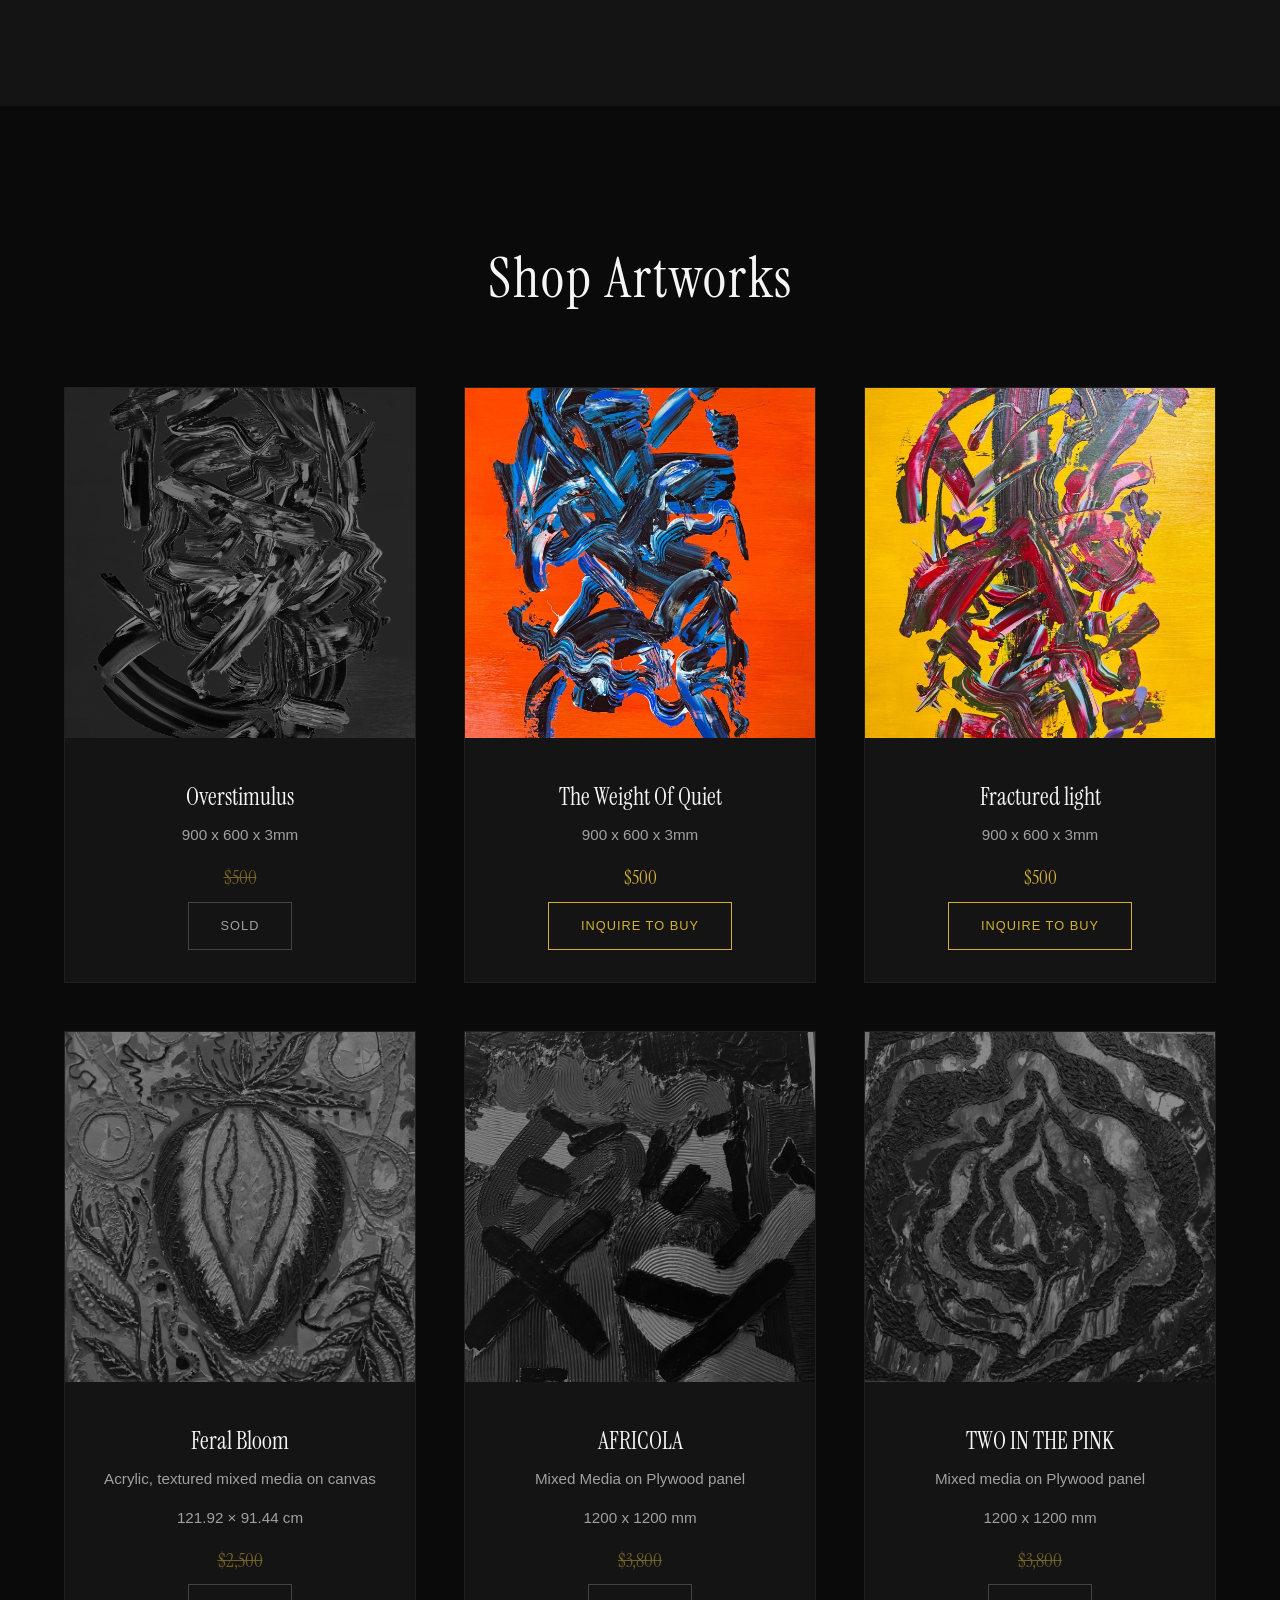
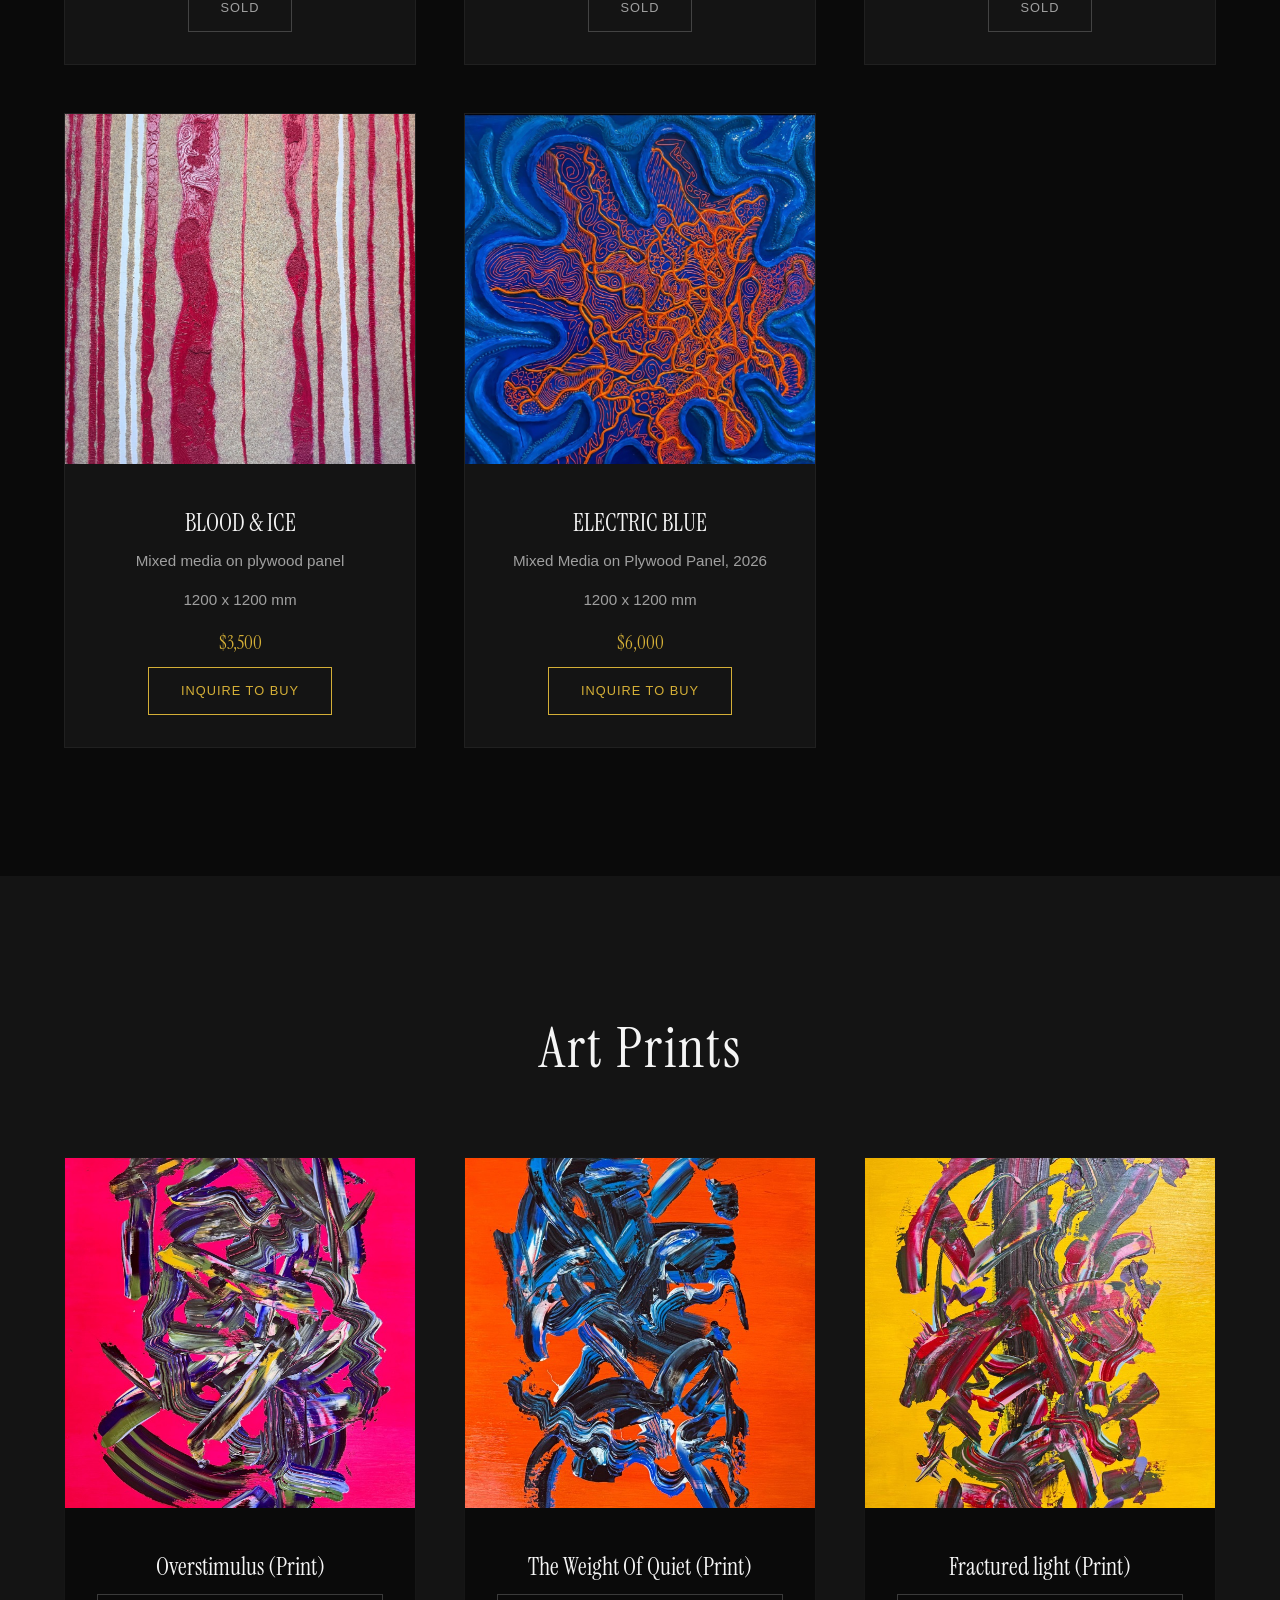
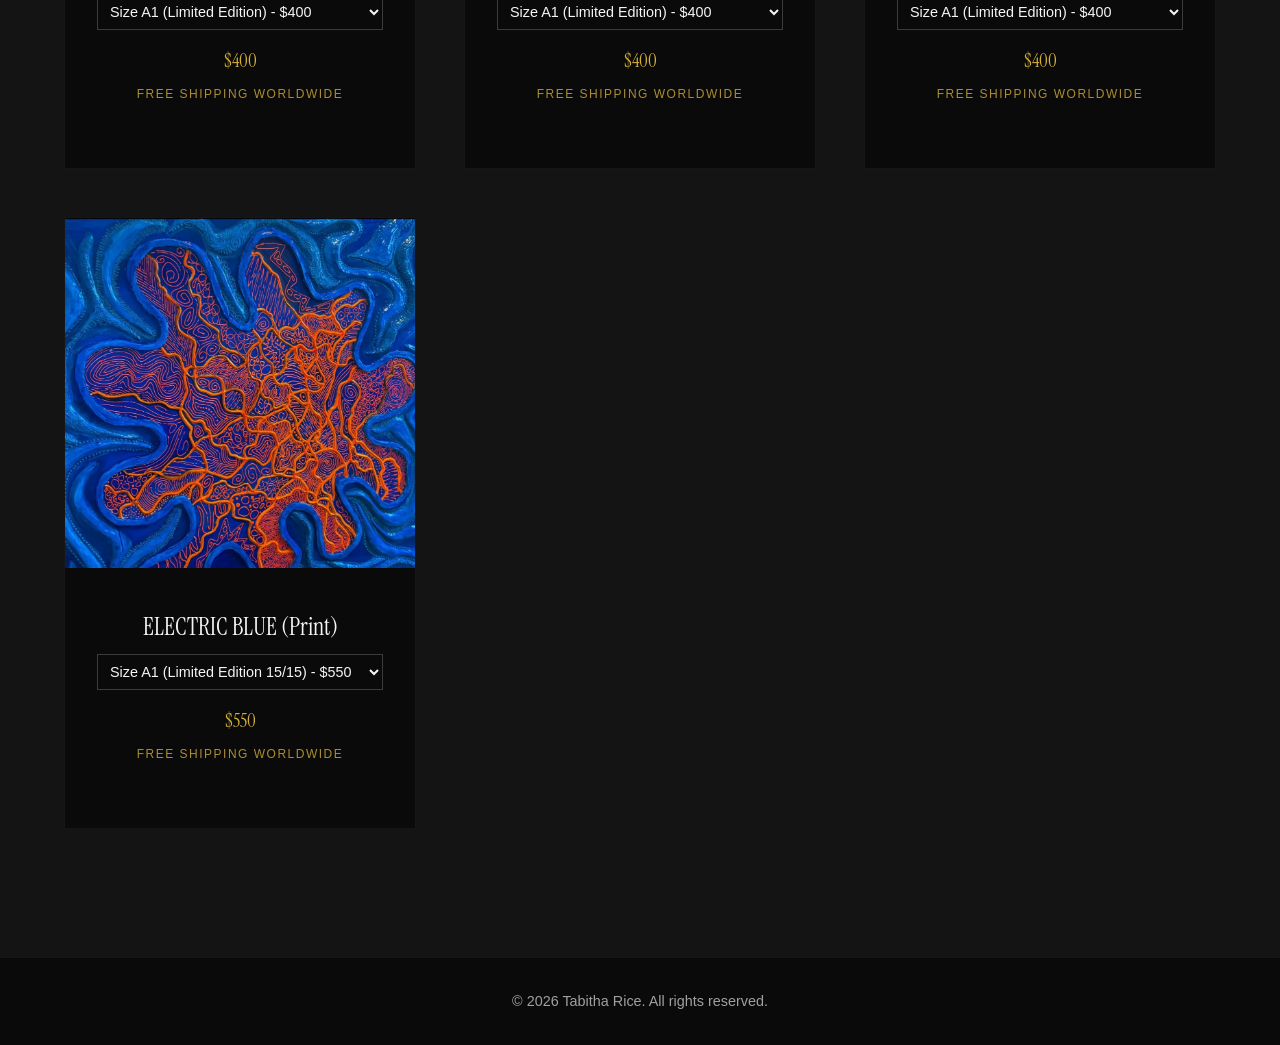
==== commit 9ed11aca: "Minor changes" ====
--- a/index.html
+++ b/index.html
@@ -35,10 +35,11 @@
             <li><a href="#about">About</a></li>
             <li><a href="#contact">Contact</a></li>
             <li><a href="#gallery">Gallery</a></li>
+            <li><a href="#taste-your-senses">Taste Your Senses</a></li>
             <li><a href="#standalone">Stand Alone</a></li>
             <li><a href="#shop">Shop</a></li>
             <li><a href="#prints">Prints</a></li>
-            <li><a href="#testimonials">Reviews</a></li>
+            <li style="display: none;"><a href="#testimonials">Reviews</a></li>
         </ul>
     </nav>
 
@@ -135,6 +136,48 @@
         </div>
     </section>
 
+    <!-- Taste Your Senses Collection Section -->
+    <section id="taste-your-senses" class="gallery-section" style="background-color: var(--surface-color);">
+        <h2 class="section-title reveal" style="margin-bottom: 0.5rem;">Taste Your Senses</h2>
+        <p class="reveal" style="text-align: center; color: var(--accent-color); text-transform: uppercase; letter-spacing: 3px; font-size: 0.85rem; margin-bottom: 3rem;">Sydney, Australia 2026</p>
+        <div class="collection-desc reveal">
+            <p>Taste Your Senses is a multi-sensory body of work exploring the intersection of visual art and cocktail culture.</p>
+            <p>Created in collaboration with bars and bartenders from some of Australia’s most beloved cocktail bars, the collection takes drinks that have become favourites among the country’s bar scene and its bar flies, and reimagines them in visual form.</p>
+            <p>Each artwork responds to a specific cocktail, translating flavour, texture, temperature, movement and mood into sculptural form. Rather than illustrating the drinks literally, Taste Your Senses captures the personality behind them — and the people, places and late nights that make bar culture what it is.</p>
+            <p>Originally developed as an immersive one-night exhibition bringing together art, sound, movement and taste, Taste Your Senses is an ongoing celebration of what happens when different creative worlds share the same room.</p>
+        </div>
+        <div class="gallery-grid">
+            <div class="gallery-item reveal">
+                <img src="assets/africola.jpg" alt="AFRICOLA" class="gallery-img">
+                <div class="item-overlay">
+                    <h3>AFRICOLA</h3>
+                    <p>Mixed Media on Plywood panel, 2026</p>
+                </div>
+            </div>
+            <div class="gallery-item reveal">
+                <img src="assets/two-in-the-pink.jpg" alt="TWO IN THE PINK" class="gallery-img">
+                <div class="item-overlay">
+                    <h3>TWO IN THE PINK</h3>
+                    <p>Mixed media on Plywood panel, 2026</p>
+                </div>
+            </div>
+            <div class="gallery-item reveal">
+                <img src="assets/blood-and-ice.jpg" alt="BLOOD & ICE" class="gallery-img">
+                <div class="item-overlay">
+                    <h3>BLOOD & ICE</h3>
+                    <p>Mixed media on plywood panel, 2026</p>
+                </div>
+            </div>
+            <div class="gallery-item reveal">
+                <img src="assets/electric-blue.jpg" alt="ELECTRIC BLUE" class="gallery-img">
+                <div class="item-overlay">
+                    <h3>ELECTRIC BLUE</h3>
+                    <p>Mixed Media on Plywood Panel, 2026</p>
+                </div>
+            </div>
+        </div>
+    </section>
+
     <!-- Stand Alone Works Section -->
     <section id="standalone" class="gallery-section" style="background-color: var(--surface-color); padding-top: 5rem;">
         <h2 class="section-title reveal">Stand Alone Works</h2>
@@ -307,7 +350,7 @@
     </section>
 
     <!-- Testimonials / Collector Perspectives Section -->
-    <section id="testimonials" class="testimonials-section">
+    <section id="testimonials" class="testimonials-section" style="display: none;">
         <h2 class="section-title reveal">Collector Perspectives</h2>
         <div class="testimonials-grid">
             <div class="testimonial-card reveal">
--- a/style.css
+++ b/style.css
@@ -511,22 +511,27 @@
    Contact Section
    ========================================= */
 .contact-section {
-    padding: 10rem 5%;
+    padding: 4rem 5%;
     text-align: center;
     background-color: var(--bg-color);
 }
 
+.contact-section .section-title {
+    font-size: 2.5rem;
+    margin-bottom: 1.5rem;
+}
+
 .contact-content p {
-    font-size: 1.2rem;
-    color: var(--text-secondary);
-    margin-bottom: 2rem;
+    font-size: 1rem;
+    color: var(--text-secondary);
+    margin-bottom: 1rem;
 }
 
 .email-link {
     font-family: var(--font-heading);
-    font-size: 3rem;
+    font-size: 1.8rem;
     display: block;
-    margin-bottom: 4rem;
+    margin-bottom: 2rem;
     position: relative;
     display: inline-block;
 }
@@ -534,7 +539,7 @@
 .email-link::after {
     content: '';
     position: absolute;
-    bottom: -10px;
+    bottom: -5px;
     left: 0;
     width: 0%;
     height: 1px;
@@ -555,22 +560,27 @@
 .social-links a {
     text-transform: uppercase;
     letter-spacing: 2px;
-    font-size: 0.9rem;
+    font-size: 0.85rem;
 }
 
 /* =========================================
    Newsletter Section
    ========================================= */
 .newsletter-section {
-    padding: 8rem 5%;
+    padding: 4rem 5%;
     text-align: center;
     background-color: var(--surface-color);
 }
 
+.newsletter-section .section-title {
+    font-size: 2.5rem;
+    margin-bottom: 1rem;
+}
+
 .newsletter-form {
     display: flex;
-    max-width: 500px;
-    margin: 3rem auto 0;
+    max-width: 450px;
+    margin: 1.5rem auto 0;
     gap: 1rem;
 }
 
@@ -580,9 +590,9 @@
     border: none;
     border-bottom: 1px solid rgba(255,255,255,0.2);
     color: var(--text-primary);
-    padding: 0.8rem 0;
+    padding: 0.6rem 0;
     font-family: var(--font-body);
-    font-size: 1rem;
+    font-size: 0.95rem;
     outline: none;
     transition: border-color 0.3s ease;
 }
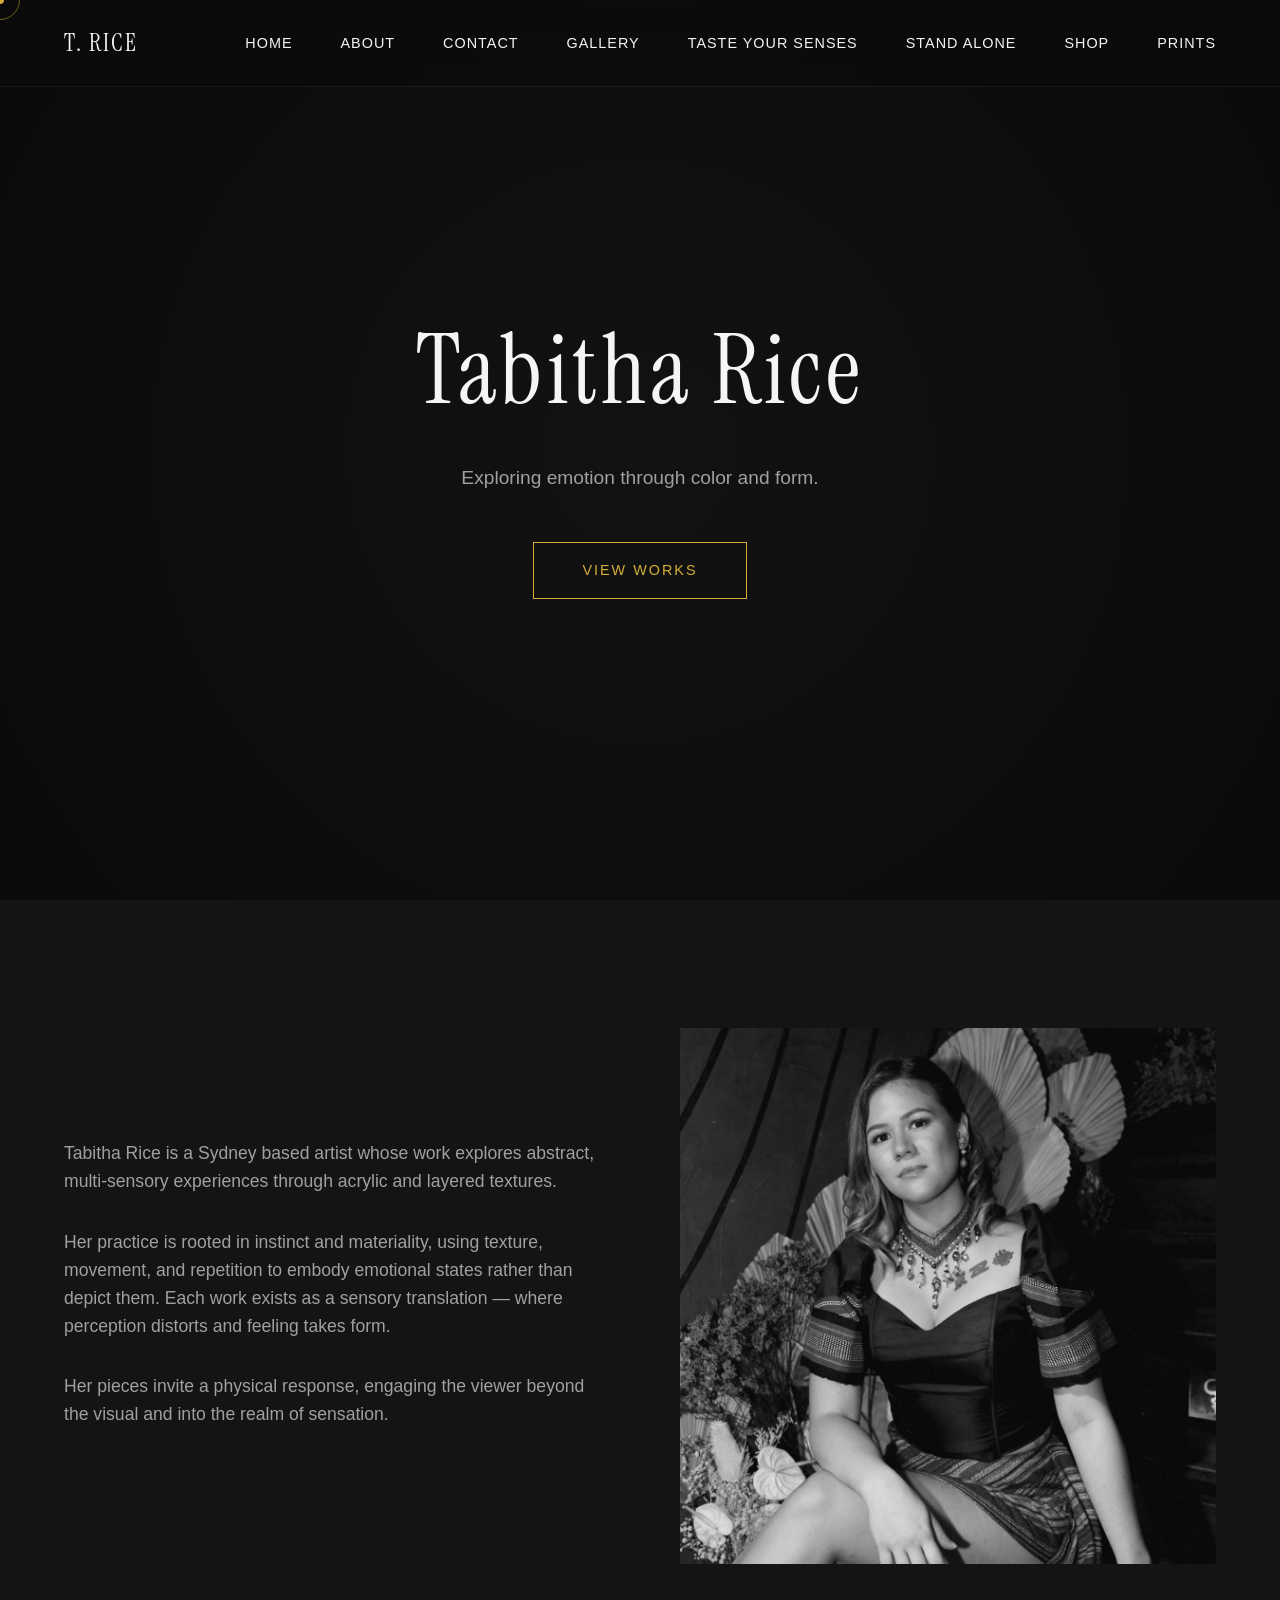
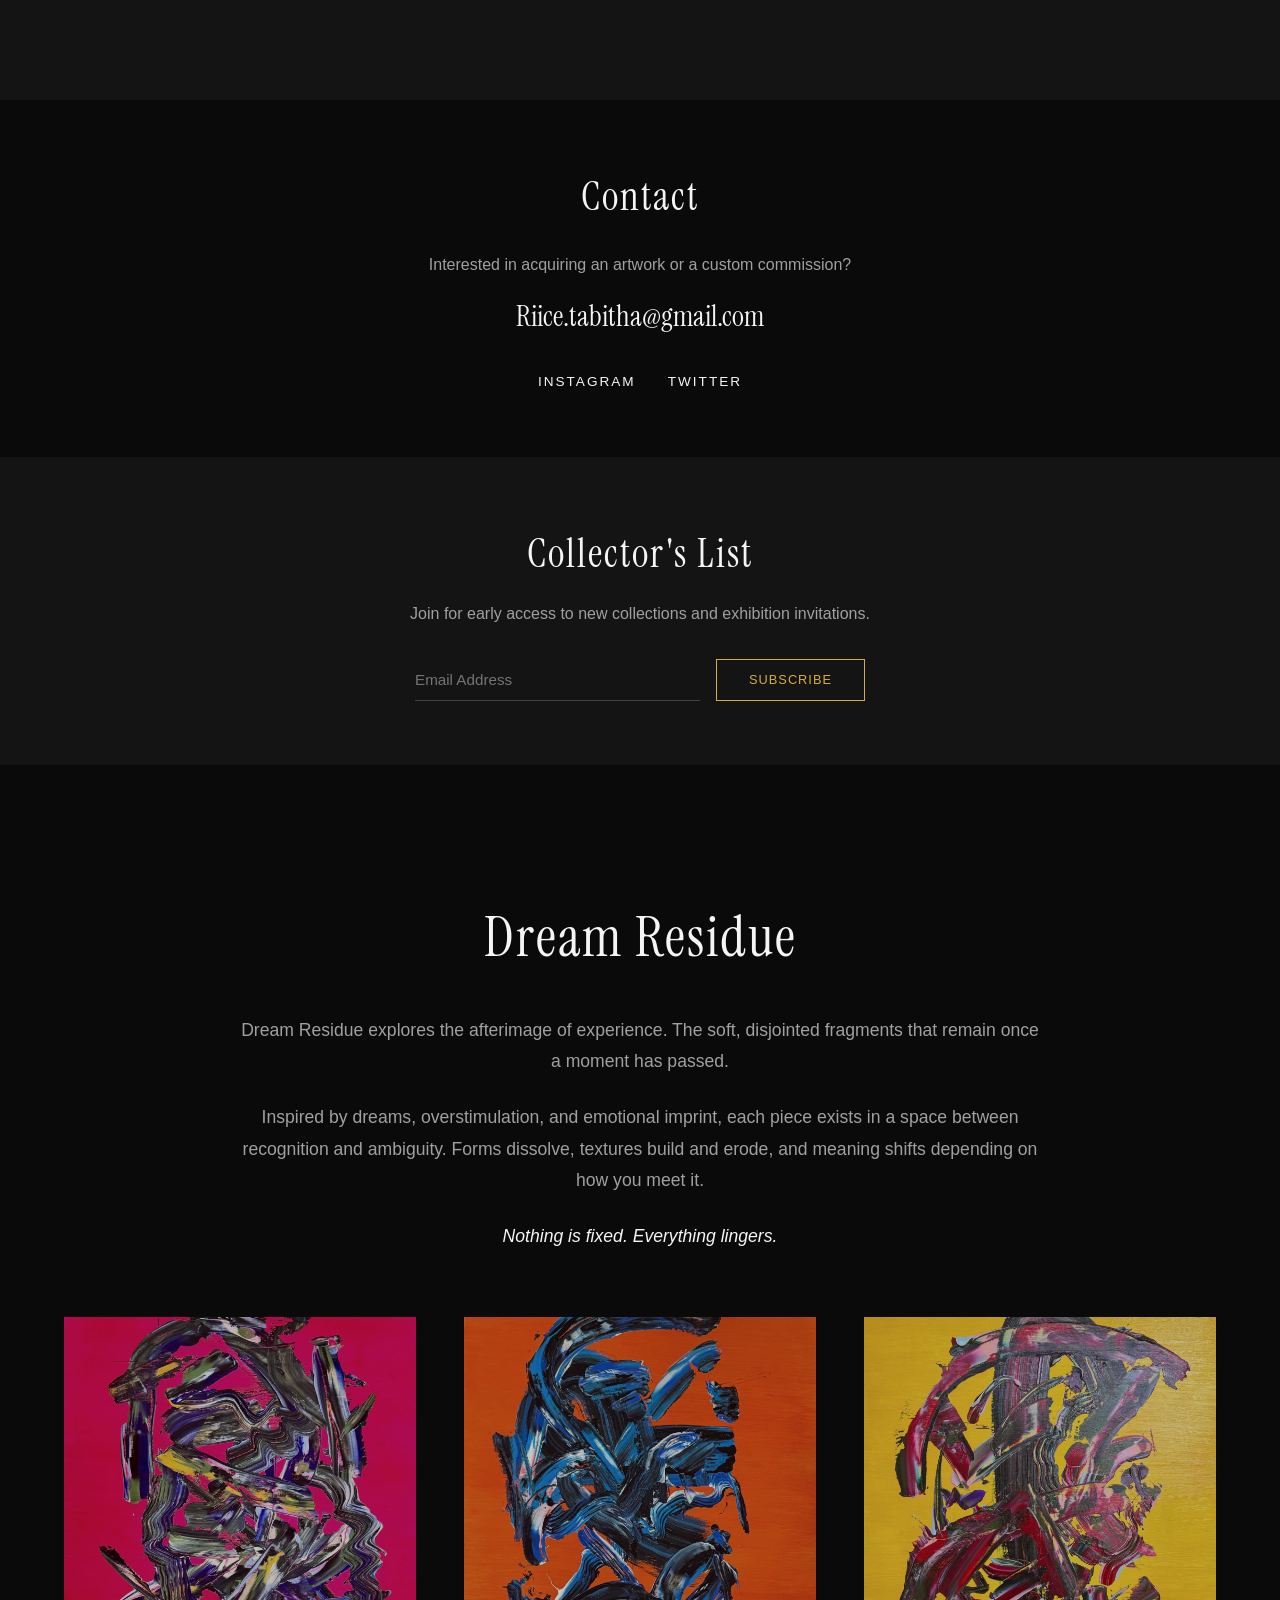
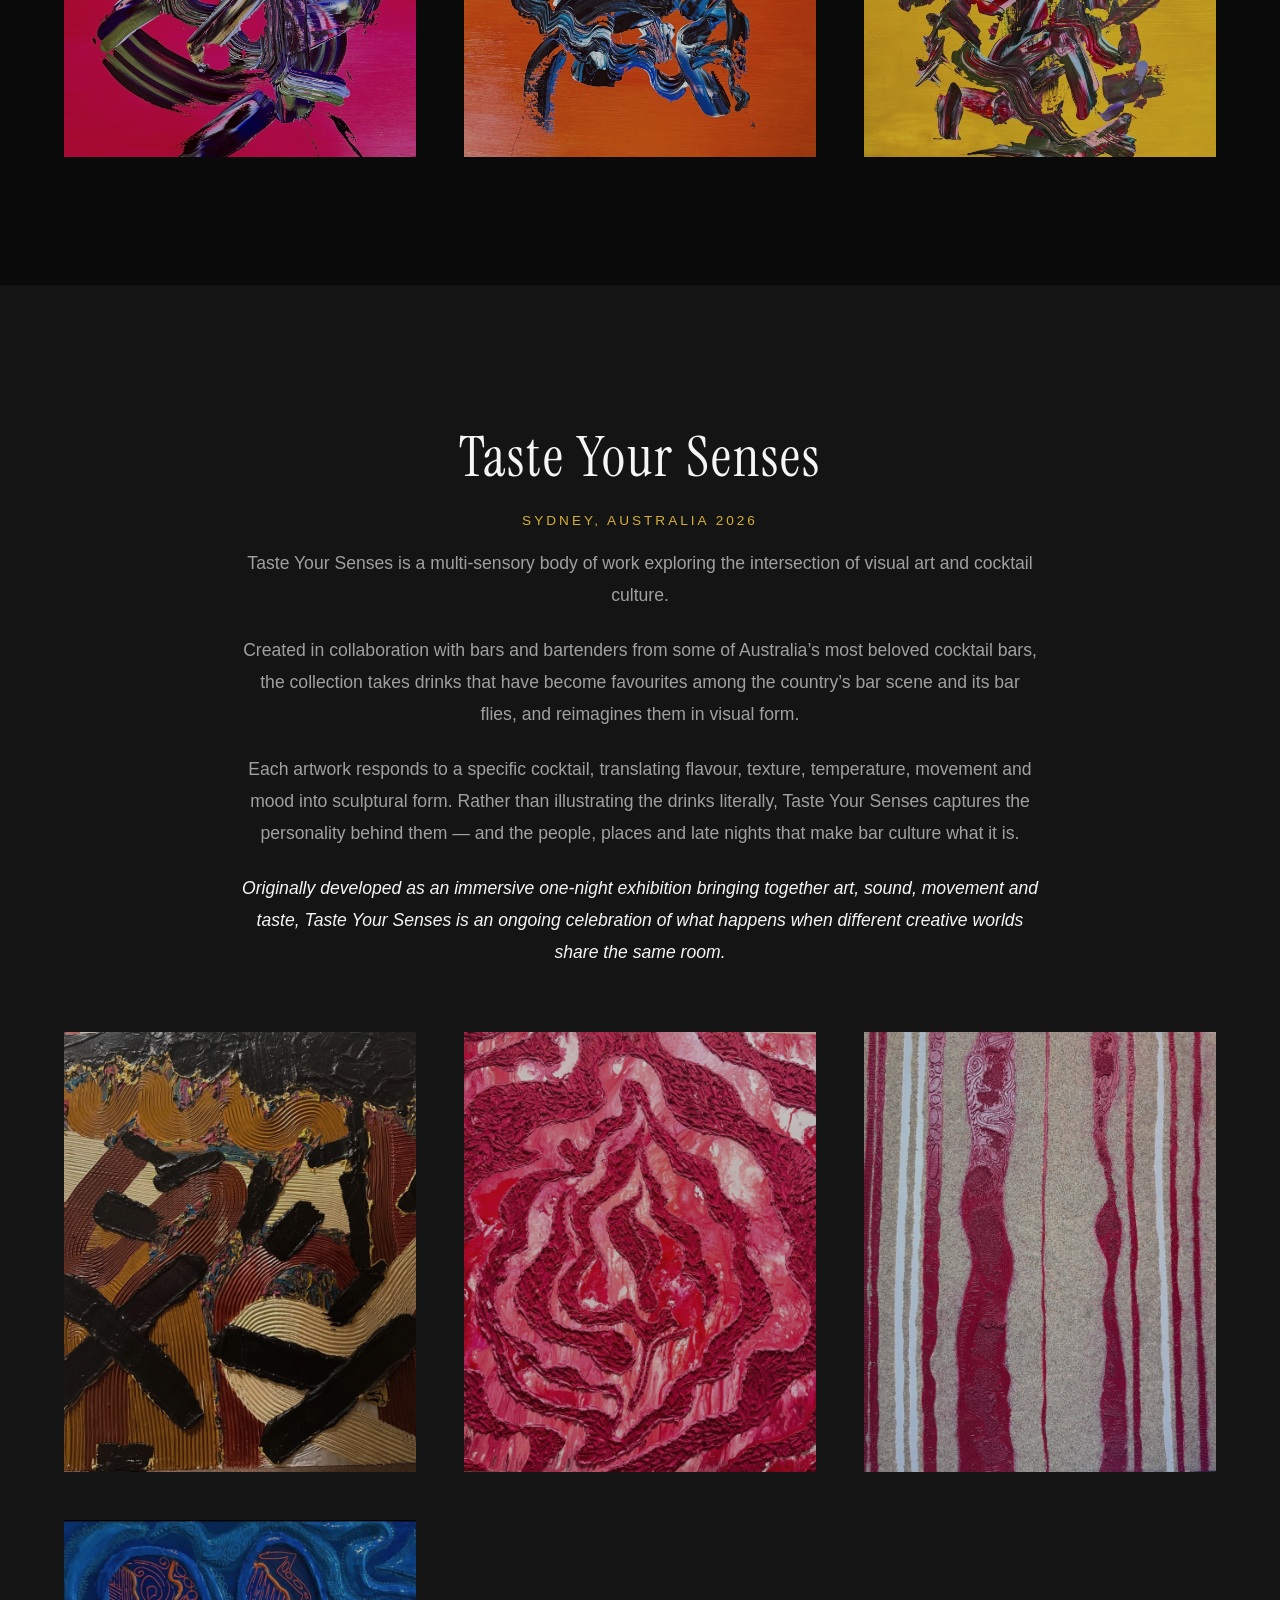
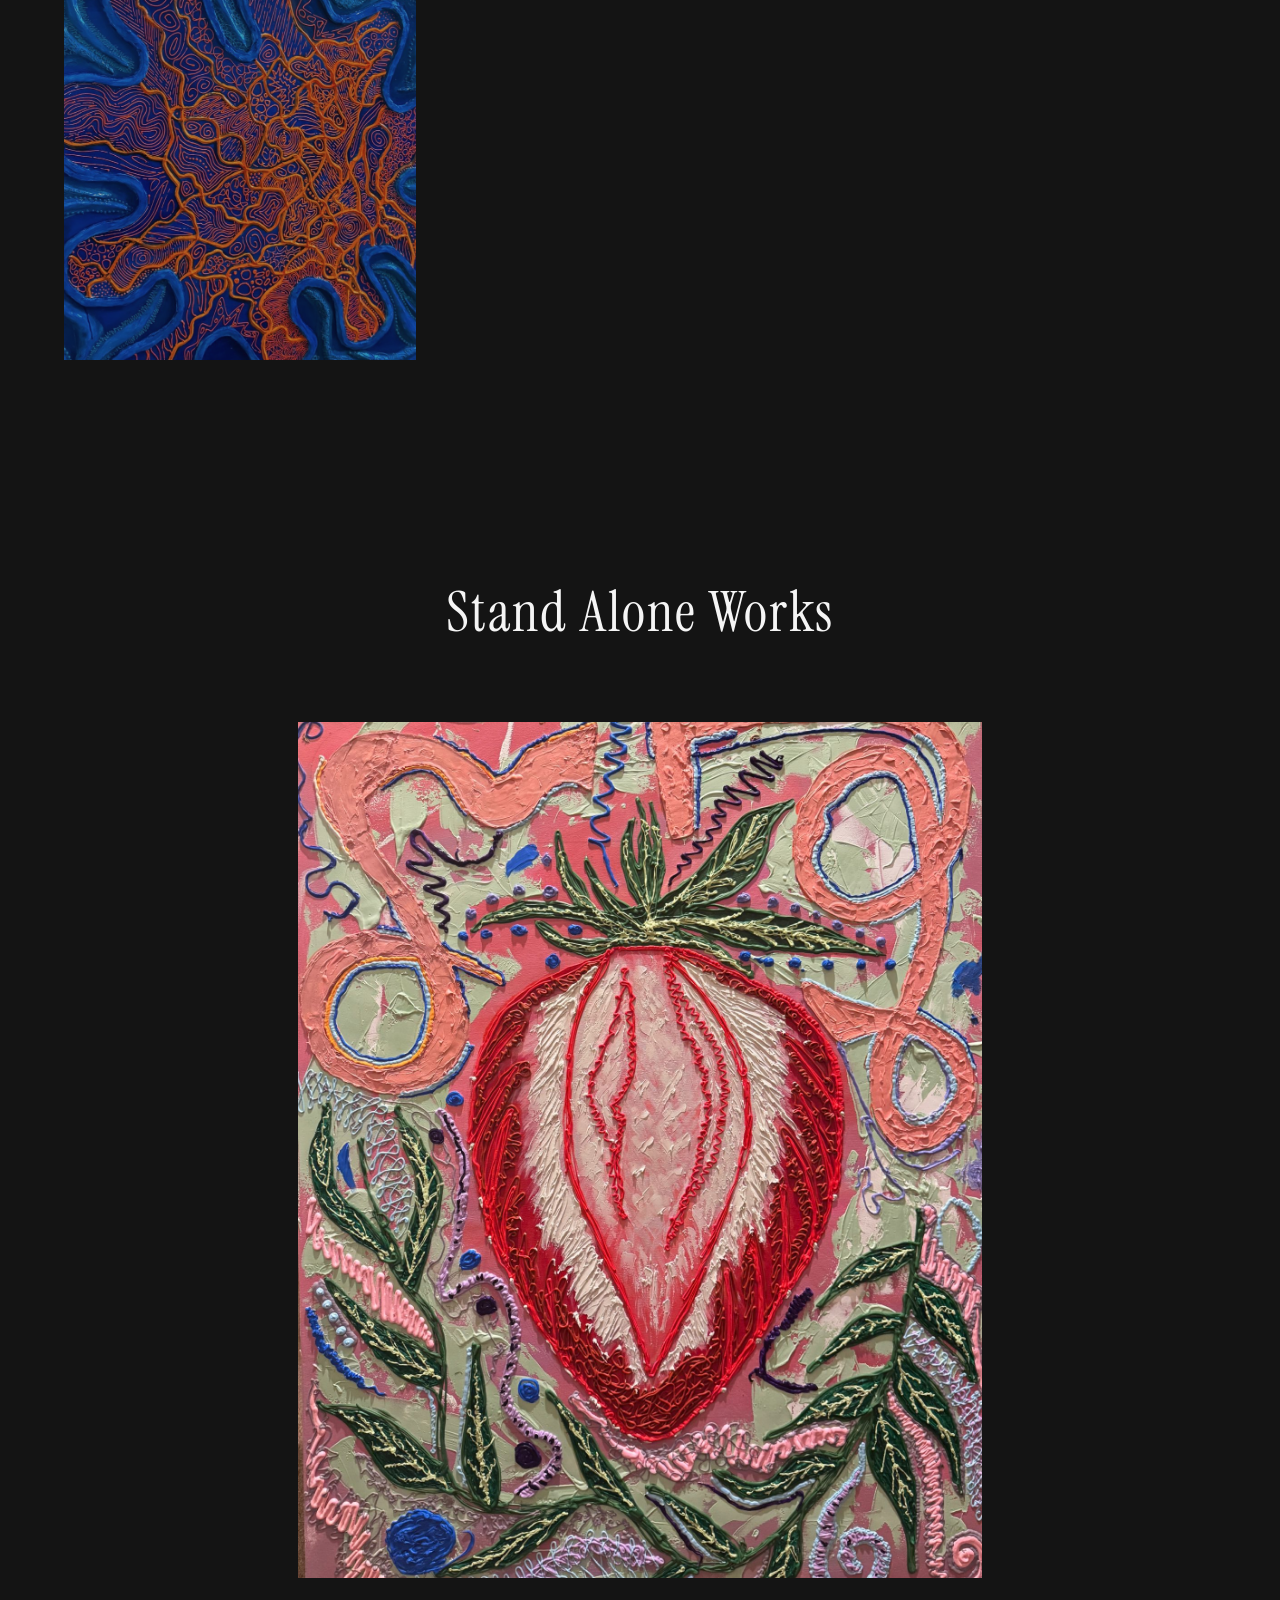
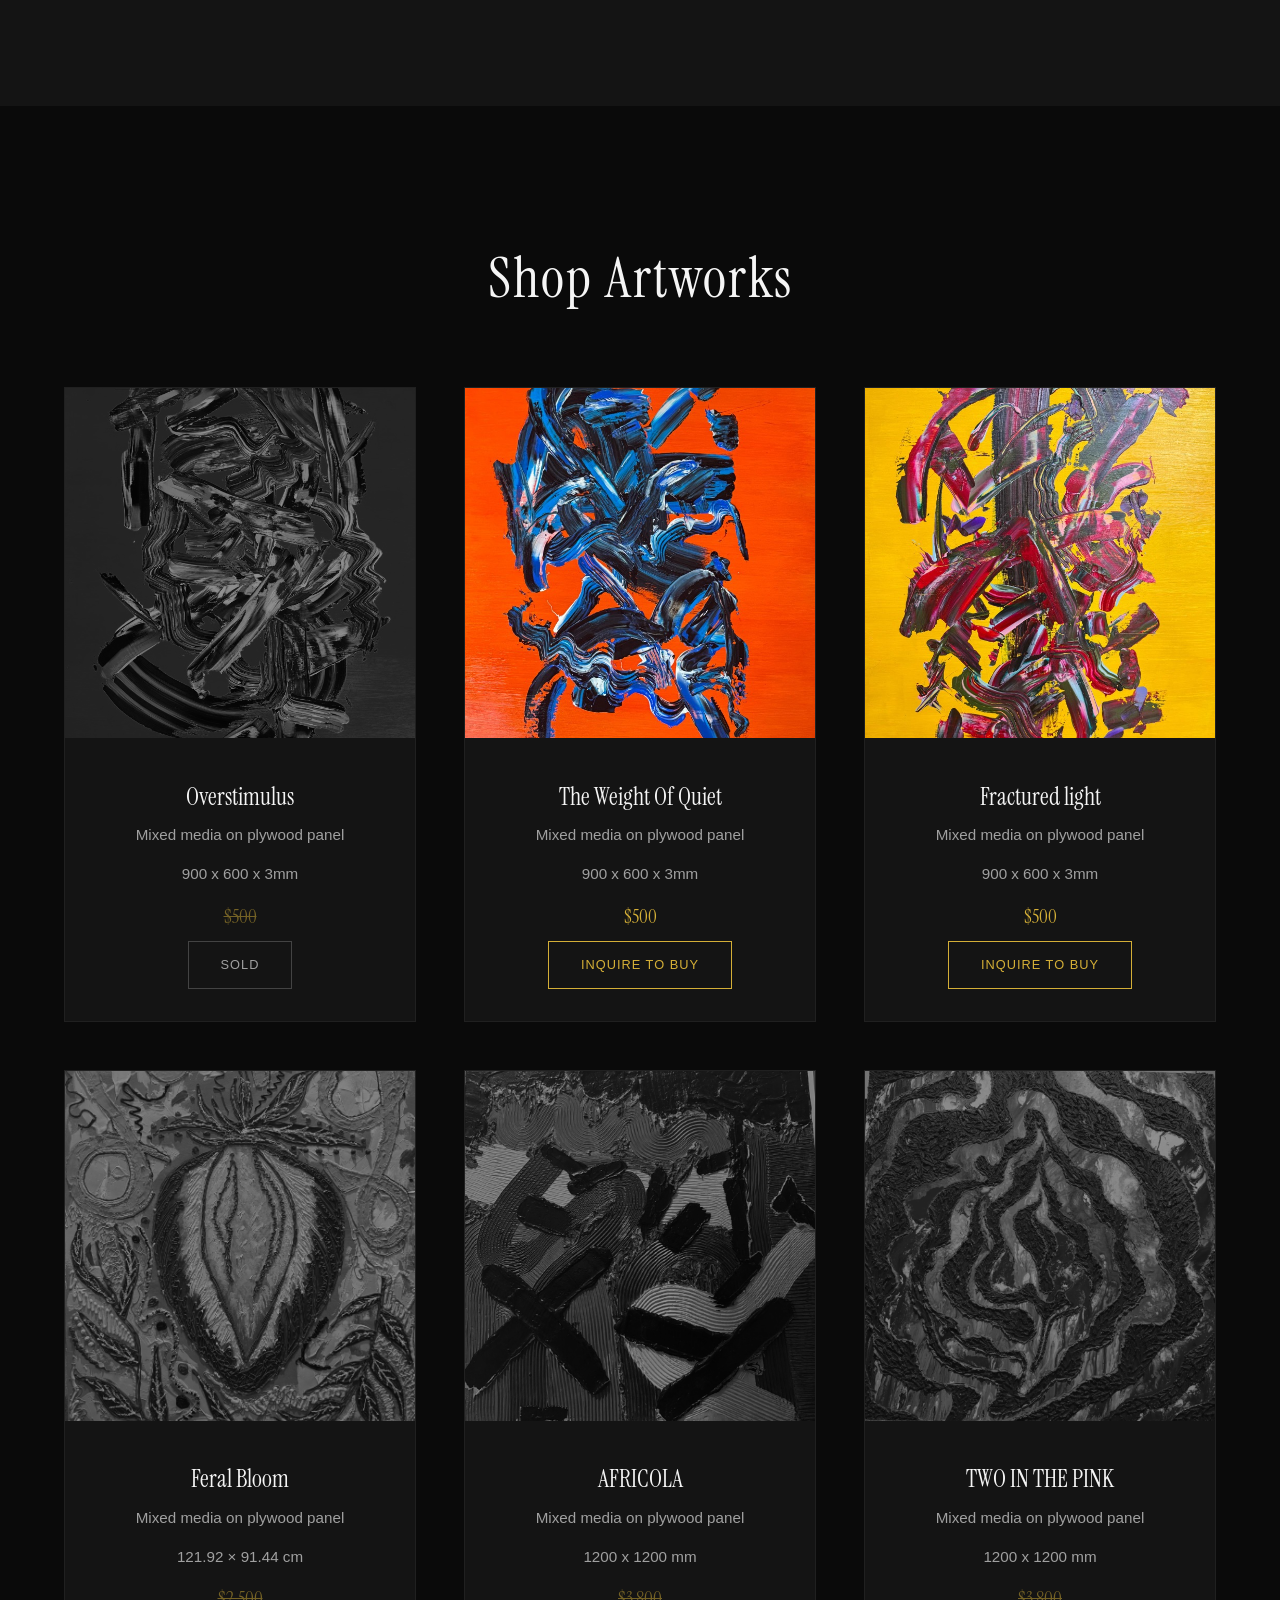
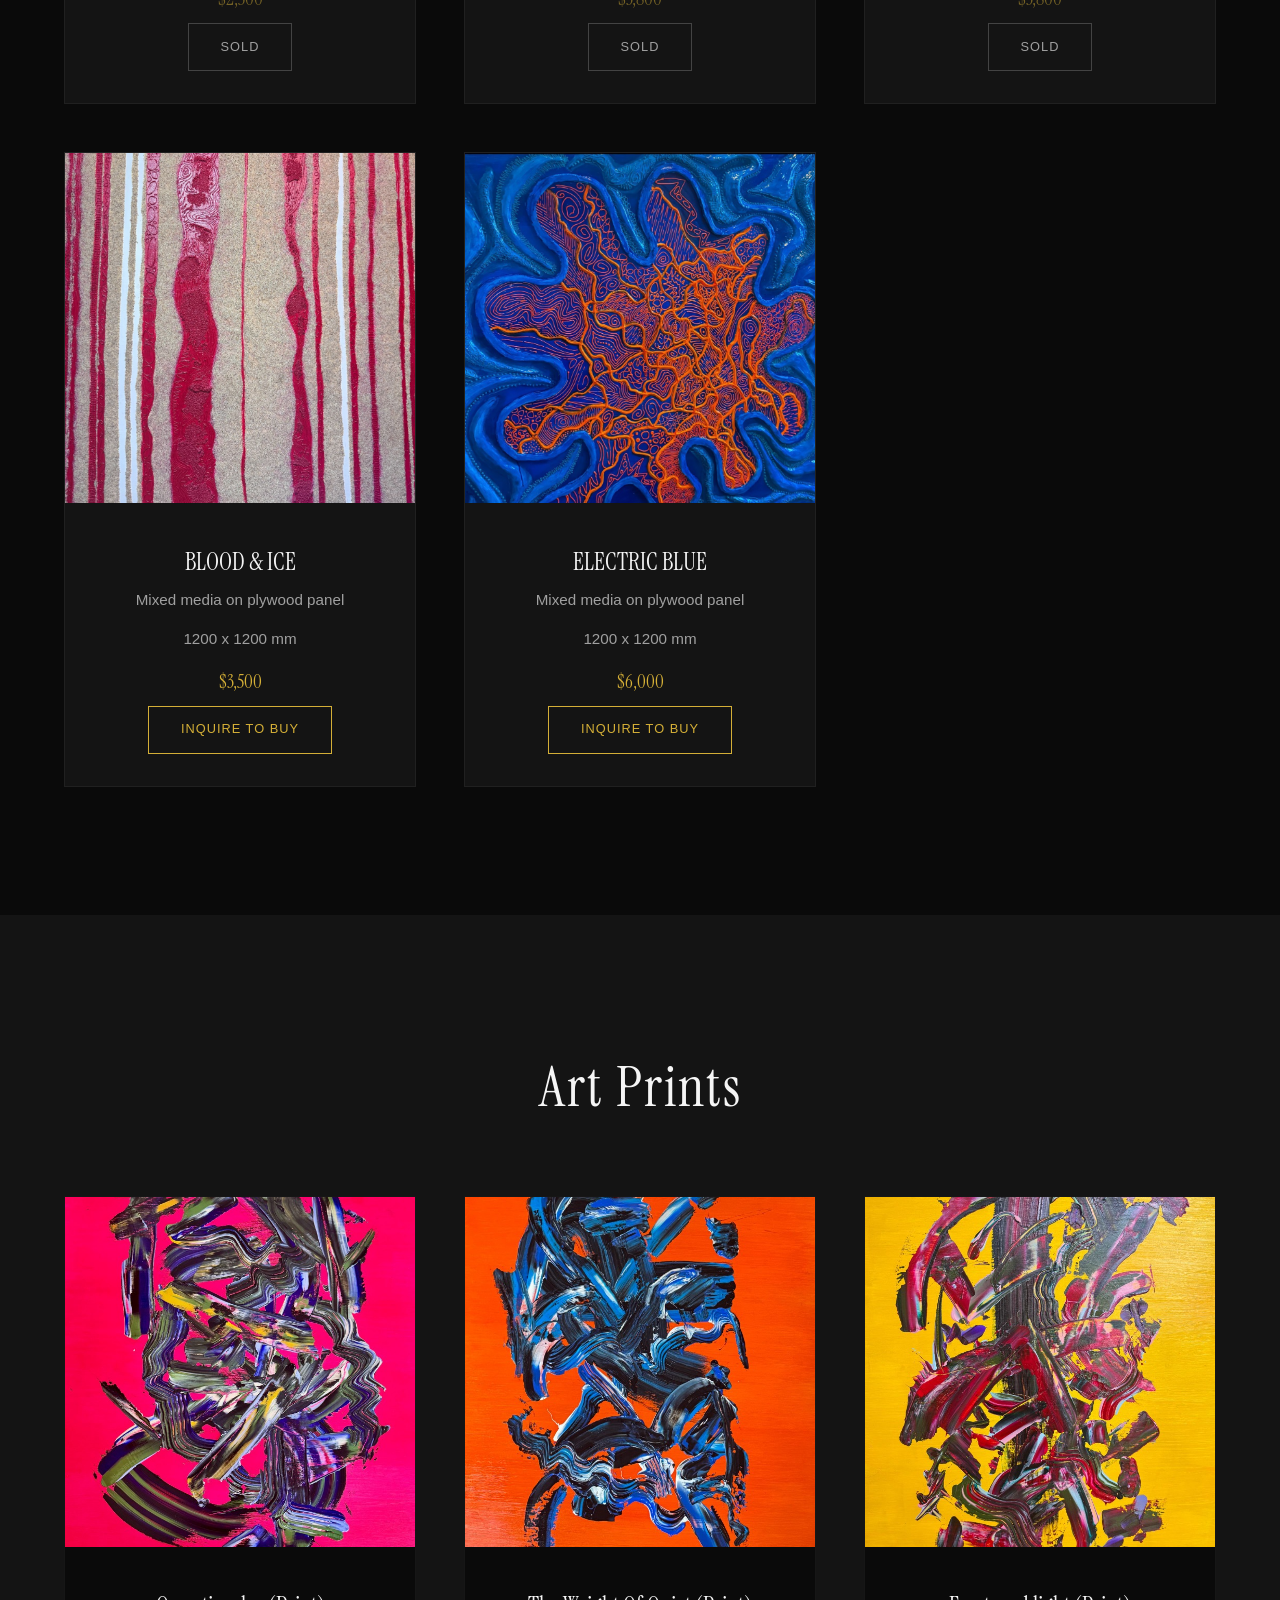
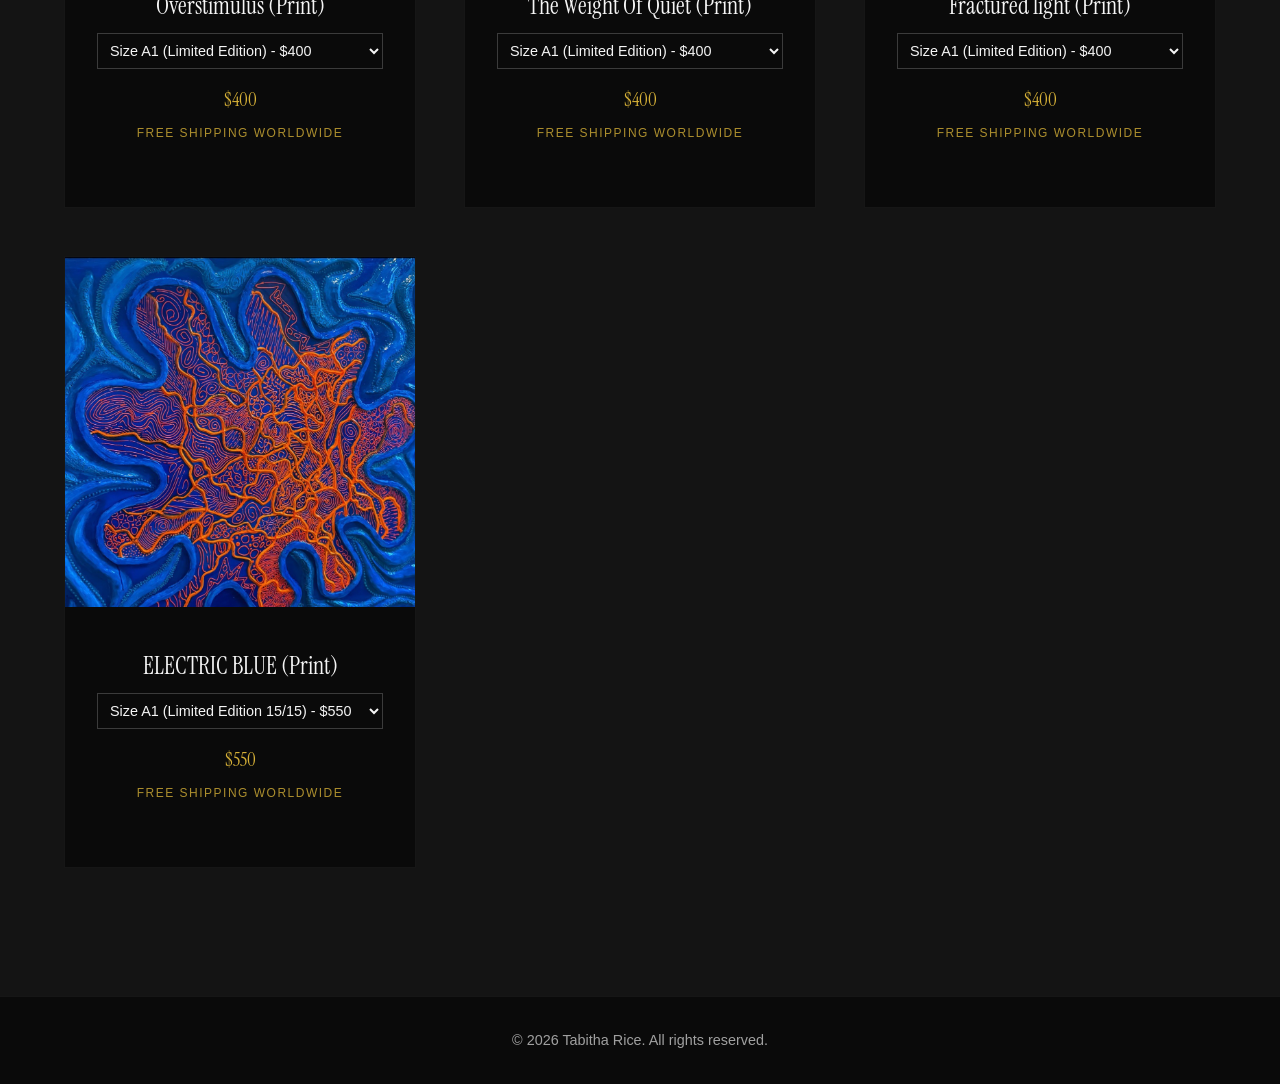
==== commit 2120a5cb: "Mixed media on plywood panel" ====
--- a/index.html
+++ b/index.html
@@ -115,21 +115,21 @@
                 <img src="assets/painting-1.jpg" alt="Vibrant Pink Abstraction" class="gallery-img">
                 <div class="item-overlay">
                     <h3>Overstimulus</h3>
-                    <p>Acrylic on MDF, 2026</p>
+                    <p>Mixed media on plywood panel, 2026</p>
                 </div>
             </div>
             <div class="gallery-item reveal">
                 <img src="assets/painting-2.jpg" alt="The Weight Of Quiet" class="gallery-img">
                 <div class="item-overlay">
                     <h3>The Weight Of Quiet</h3>
-                    <p>Acrylic on MDF, 2026</p>
+                    <p>Mixed media on plywood panel, 2026</p>
                 </div>
             </div>
             <div class="gallery-item reveal">
                 <img src="assets/painting-3.jpg" alt="Fractured light" class="gallery-img">
                 <div class="item-overlay">
                     <h3>Fractured light</h3>
-                    <p>Acrylic on MDF, 2026</p>
+                    <p>Mixed media on plywood panel, 2026</p>
                 </div>
             </div>
 
@@ -151,14 +151,14 @@
                 <img src="assets/africola.jpg" alt="AFRICOLA" class="gallery-img">
                 <div class="item-overlay">
                     <h3>AFRICOLA</h3>
-                    <p>Mixed Media on Plywood panel, 2026</p>
+                    <p>Mixed media on plywood panel, 2026</p>
                 </div>
             </div>
             <div class="gallery-item reveal">
                 <img src="assets/two-in-the-pink.jpg" alt="TWO IN THE PINK" class="gallery-img">
                 <div class="item-overlay">
                     <h3>TWO IN THE PINK</h3>
-                    <p>Mixed media on Plywood panel, 2026</p>
+                    <p>Mixed media on plywood panel, 2026</p>
                 </div>
             </div>
             <div class="gallery-item reveal">
@@ -172,7 +172,7 @@
                 <img src="assets/electric-blue.jpg" alt="ELECTRIC BLUE" class="gallery-img">
                 <div class="item-overlay">
                     <h3>ELECTRIC BLUE</h3>
-                    <p>Mixed Media on Plywood Panel, 2026</p>
+                    <p>Mixed media on plywood panel, 2026</p>
                 </div>
             </div>
         </div>
@@ -200,6 +200,7 @@
                 <img src="assets/painting-1.jpg" alt="Vibrant Pink Abstraction">
                 <div class="product-info">
                     <h3>Overstimulus</h3>
+                    <p class="product-desc">Mixed media on plywood panel</p>
                     <p class="product-desc">900 x 600 x 3mm</p>
                     <p class="price" style="text-decoration: line-through; opacity: 0.5;">$500</p>
                     <span class="btn-sold">SOLD</span>
@@ -209,6 +210,7 @@
                 <img src="assets/painting-2.jpg" alt="The Weight Of Quiet">
                 <div class="product-info">
                     <h3>The Weight Of Quiet</h3>
+                    <p class="product-desc">Mixed media on plywood panel</p>
                     <p class="product-desc">900 x 600 x 3mm</p>
                     <p class="price">$500</p>
                     <a href="mailto:Riice.tabitha@gmail.com?subject=Purchase%20Inquiry:%20The%20Weight%20Of%20Quiet"
@@ -219,6 +221,7 @@
                 <img src="assets/painting-3.jpg" alt="Fractured light">
                 <div class="product-info">
                     <h3>Fractured light</h3>
+                    <p class="product-desc">Mixed media on plywood panel</p>
                     <p class="product-desc">900 x 600 x 3mm</p>
                     <p class="price">$500</p>
                     <a href="mailto:Riice.tabitha@gmail.com?subject=Purchase%20Inquiry:%20Fractured%20light"
@@ -229,7 +232,7 @@
                 <img src="assets/feral-bloom.jpg" alt="Feral Bloom">
                 <div class="product-info">
                     <h3>Feral Bloom</h3>
-                    <p class="product-desc">Acrylic, textured mixed media on canvas</p>
+                    <p class="product-desc">Mixed media on plywood panel</p>
                     <p class="product-desc">121.92 × 91.44 cm</p>
                     <p class="price" style="text-decoration: line-through; opacity: 0.5;">$2,500</p>
                     <span class="btn-sold">SOLD</span>
@@ -239,7 +242,7 @@
                 <img src="assets/africola.jpg" alt="AFRICOLA">
                 <div class="product-info">
                     <h3>AFRICOLA</h3>
-                    <p class="product-desc">Mixed Media on Plywood panel</p>
+                    <p class="product-desc">Mixed media on plywood panel</p>
                     <p class="product-desc">1200 x 1200 mm</p>
                     <p class="price" style="text-decoration: line-through; opacity: 0.5;">$3,800</p>
                     <span class="btn-sold">SOLD</span>
@@ -249,7 +252,7 @@
                 <img src="assets/two-in-the-pink.jpg" alt="TWO IN THE PINK">
                 <div class="product-info">
                     <h3>TWO IN THE PINK</h3>
-                    <p class="product-desc">Mixed media on Plywood panel</p>
+                    <p class="product-desc">Mixed media on plywood panel</p>
                     <p class="product-desc">1200 x 1200 mm</p>
                     <p class="price" style="text-decoration: line-through; opacity: 0.5;">$3,800</p>
                     <span class="btn-sold">SOLD</span>
@@ -270,7 +273,7 @@
                 <img src="assets/electric-blue.jpg" alt="ELECTRIC BLUE">
                 <div class="product-info">
                     <h3>ELECTRIC BLUE</h3>
-                    <p class="product-desc">Mixed Media on Plywood Panel, 2026</p>
+                    <p class="product-desc">Mixed media on plywood panel</p>
                     <p class="product-desc">1200 x 1200 mm</p>
                     <p class="price">$6,000</p>
                     <a href="mailto:Riice.tabitha@gmail.com?subject=Purchase%20Inquiry:%20ELECTRIC%20BLUE"
